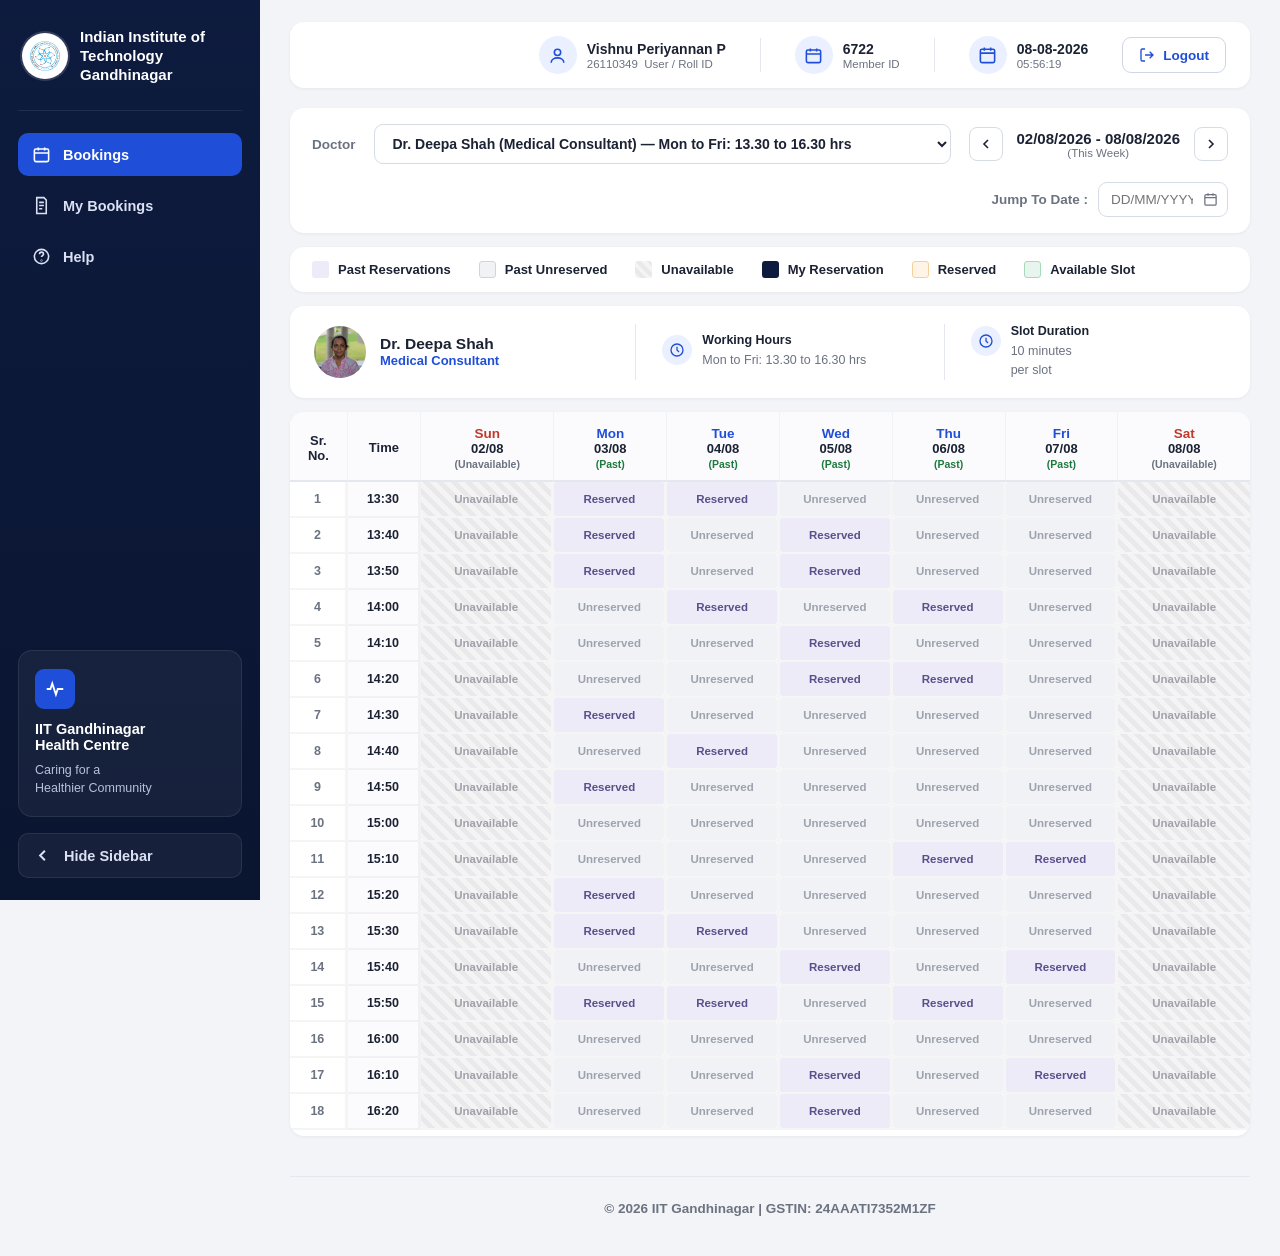
==== booking.html @ bc9f1f4e "10" ====
<!DOCTYPE html>
<html lang="en">

<head>
  <meta charset="UTF-8">
  <meta name="viewport" content="width=device-width, initial-scale=1.0">
  <title>IIT Gandhinagar Health Centre — Bookings</title>
  <link rel="icon" type="image/svg+xml" href="logo.svg">
  <style>
    :root {
      --navy: #0d1b3e;
      --navy-dark: #0a1530;
      --blue: #1f4fd8;
      --blue-light: #eaf0ff;
      --past: #0d2158;
      --unavail: #c9cdd6;
      --mine: #f5c344;
      --reserved: #1c7a3d;
      --available-border: #d7dbe4;
      --text-dark: #1b2233;
      --text-muted: #6b7280;
      --sun-sat: #c0392b;
      --weekday: #1f4fd8;
      --green: #1c7a3d;
      --border: #e4e7ee;
      --bg: #f3f4f7;
    }

    * {
      box-sizing: border-box;
    }

    body {
      margin: 0;
      font-family: 'Segoe UI', Arial, Helvetica, sans-serif;
      background: var(--bg);
      color: var(--text-dark);
    }

    .app {
      display: flex;
      min-height: 100vh;
    }

    /* SIDEBAR */
    .sidebar {
      width: 260px;
      background: linear-gradient(180deg, var(--navy) 0%, var(--navy-dark) 100%);
      color: #fff;
      display: flex;
      flex-direction: column;
      padding: 22px 18px;
      flex-shrink: 0;
      position: sticky;
      top: 0;
      height: 100vh;
      overflow-y: auto;
      overflow-x: hidden;
      transition: width 0.3s cubic-bezier(0.4, 0, 0.2, 1), padding 0.3s cubic-bezier(0.4, 0, 0.2, 1);
    }

    .sidebar::-webkit-scrollbar {
      width: 6px;
    }

    .sidebar::-webkit-scrollbar-track {
      background: transparent;
    }

    .sidebar::-webkit-scrollbar-thumb {
      background: rgba(255, 255, 255, 0.12);
      border-radius: 3px;
    }

    .sidebar::-webkit-scrollbar-thumb:hover {
      background: rgba(255, 255, 255, 0.24);
    }

    .brand {
      display: flex;
      align-items: center;
      gap: 12px;
      padding: 6px 4px 26px 4px;
      border-bottom: 1px solid rgba(255, 255, 255, 0.08);
      margin-bottom: 18px;
      transition: gap 0.3s cubic-bezier(0.4, 0, 0.2, 1), padding 0.3s cubic-bezier(0.4, 0, 0.2, 1), justify-content 0.3s cubic-bezier(0.4, 0, 0.2, 1);
    }

    .brand-logo {
      width: 46px;
      height: 46px;
      border-radius: 50%;
      background: #fff;
      display: flex;
      align-items: center;
      justify-content: center;
      flex-shrink: 0;
      box-shadow: 0 0 0 2px rgba(255, 255, 255, 0.15);
    }

    .brand-logo svg {
      width: 30px;
      height: 30px;
    }

    .brand-logo img {
      width: 30px;
      height: 30px;
      object-fit: contain;
    }

    .brand-text {
      font-size: 15px;
      font-weight: 700;
      line-height: 1.25;
      transition: opacity 0.2s ease, max-width 0.3s cubic-bezier(0.4, 0, 0.2, 1), margin 0.3s cubic-bezier(0.4, 0, 0.2, 1);
      max-width: 180px;
      overflow: hidden;
    }

    .nav {
      display: flex;
      flex-direction: column;
      gap: 8px;
      margin-top: 4px;
    }

    .nav-item {
      display: flex;
      align-items: center;
      gap: 12px;
      padding: 12px 14px;
      border-radius: 10px;
      font-size: 14.5px;
      font-weight: 600;
      cursor: pointer;
      color: #dbe1f5;
      background: transparent;
      border: none;
      transition: background .15s ease, padding 0.3s cubic-bezier(0.4, 0, 0.2, 1), gap 0.3s cubic-bezier(0.4, 0, 0.2, 1), justify-content 0.3s cubic-bezier(0.4, 0, 0.2, 1);
    }

    .nav-item svg {
      width: 19px;
      height: 19px;
      flex-shrink: 0;
    }

    .nav-item.active {
      background: var(--blue);
      color: #fff;
    }

    .nav-item:not(.active):hover {
      background: rgba(255, 255, 255, 0.06);
    }

    .nav-text {
      transition: opacity 0.2s ease, max-width 0.3s cubic-bezier(0.4, 0, 0.2, 1);
      max-width: 150px;
      overflow: hidden;
      white-space: nowrap;
      display: inline-block;
    }

    .sidebar-footer {
      margin-top: auto;
      background: rgba(255, 255, 255, 0.05);
      border: 1px solid rgba(255, 255, 255, 0.08);
      border-radius: 14px;
      padding: 18px 16px;
      position: relative;
      overflow: hidden;
      transition: opacity 0.3s cubic-bezier(0.4, 0, 0.2, 1), max-height 0.3s cubic-bezier(0.4, 0, 0.2, 1), padding 0.3s cubic-bezier(0.4, 0, 0.2, 1), margin 0.3s cubic-bezier(0.4, 0, 0.2, 1), border-color 0.3s cubic-bezier(0.4, 0, 0.2, 1);
      max-height: 250px;
    }

    .sidebar-footer .foot-icon {
      width: 40px;
      height: 40px;
      border-radius: 9px;
      background: var(--blue);
      display: flex;
      align-items: center;
      justify-content: center;
      margin-bottom: 12px;
    }

    .sidebar-footer .foot-icon svg {
      width: 22px;
      height: 22px;
      stroke: #fff;
    }

    .sidebar-footer h4 {
      margin: 0 0 8px 0;
      font-size: 14.5px;
      font-weight: 700;
    }

    .sidebar-footer p {
      margin: 0;
      font-size: 12.5px;
      color: #b9c1da;
      line-height: 1.5;
    }

    .foot-illustration {
      margin-top: 16px;
      opacity: .5;
    }

    /* TOGGLE SIDEBAR BUTTON */
    .toggle-btn {
      display: flex;
      align-items: center;
      gap: 12px;
      padding: 12px 14px;
      border-radius: 10px;
      font-size: 14.5px;
      font-weight: 600;
      cursor: pointer;
      color: #dbe1f5;
      background: rgba(255, 255, 255, 0.05);
      border: 1px solid rgba(255, 255, 255, 0.08);
      margin-top: 16px;
      transition: background .15s ease, padding 0.3s cubic-bezier(0.4, 0, 0.2, 1), gap 0.3s cubic-bezier(0.4, 0, 0.2, 1), justify-content 0.3s cubic-bezier(0.4, 0, 0.2, 1);
      outline: none;
      text-align: left;
      width: 100%;
    }

    .toggle-btn:hover {
      background: rgba(255, 255, 255, 0.1);
      color: #fff;
    }

    .toggle-arrow {
      width: 19px;
      height: 19px;
      flex-shrink: 0;
      stroke: currentColor;
      transition: transform 0.3s cubic-bezier(0.4, 0, 0.2, 1);
    }

    .toggle-text {
      transition: opacity 0.2s ease, max-width 0.3s cubic-bezier(0.4, 0, 0.2, 1);
      max-width: 150px;
      overflow: hidden;
      white-space: nowrap;
      opacity: 1;
    }

    /* COLLAPSED STATES */
    .sidebar.collapsed {
      width: 78px;
      padding: 22px 12px;
    }

    .sidebar.collapsed .brand {
      gap: 0;
      justify-content: center;
      padding: 6px 0 26px 0;
    }

    .sidebar.collapsed .brand-text {
      opacity: 0;
      max-width: 0;
      pointer-events: none;
      margin: 0;
    }

    .sidebar.collapsed .nav-text {
      opacity: 0;
      max-width: 0;
      pointer-events: none;
    }

    .sidebar.collapsed .nav-item {
      justify-content: center;
      padding: 12px 0;
      gap: 0;
    }

    .sidebar.collapsed .sidebar-footer {
      opacity: 0;
      max-height: 0;
      padding: 0;
      margin: 0;
      border-color: transparent;
      pointer-events: none;
    }

    .sidebar.collapsed .toggle-btn {
      margin-top: auto;
      justify-content: center;
      padding: 12px 0;
      gap: 0;
    }

    .sidebar.collapsed .toggle-text {
      opacity: 0;
      max-width: 0;
      pointer-events: none;
    }

    .sidebar.collapsed .toggle-arrow {
      transform: rotate(180deg);
    }

    /* MAIN */
    .main {
      flex: 1;
      padding: 22px 30px 40px 30px;
      min-width: 0;
      display: flex;
      flex-direction: column;
    }

    .main-footer {
      margin-top: auto;
      padding-top: 24px;
      margin-top: 40px;
      border-top: 1px solid var(--border);
      font-size: 13.5px;
      color: var(--text-muted);
      text-align: center;
      font-weight: 600;
    }

    .topbar {
      display: flex;
      align-items: center;
      justify-content: flex-end;
      gap: 34px;
      background: #fff;
      border-radius: 14px;
      padding: 14px 24px;
      margin-bottom: 20px;
      box-shadow: 0 1px 3px rgba(20, 30, 60, 0.06);
    }

    .top-item {
      display: flex;
      align-items: center;
      gap: 10px;
    }

    .top-item .ic {
      width: 38px;
      height: 38px;
      border-radius: 50%;
      background: var(--blue-light);
      display: flex;
      align-items: center;
      justify-content: center;
      flex-shrink: 0;
    }

    .top-item .ic svg {
      width: 19px;
      height: 19px;
      stroke: var(--blue);
    }

    .top-item .label {
      font-size: 14px;
      font-weight: 700;
      color: var(--text-dark);
      line-height: 1.3;
    }

    .top-item .sub {
      font-size: 11.5px;
      color: var(--text-muted);
    }

    .divider {
      width: 1px;
      height: 34px;
      background: var(--border);
    }

    .logout-btn {
      display: flex;
      align-items: center;
      gap: 8px;
      border: 1px solid #cfd6e6;
      background: #fff;
      color: var(--blue);
      font-weight: 700;
      font-size: 13.5px;
      padding: 9px 16px;
      border-radius: 9px;
      cursor: pointer;
    }

    .logout-btn svg {
      width: 16px;
      height: 16px;
    }

    .logout-btn:hover {
      background: var(--blue-light);
    }

    /* control bar */
    .controlbar {
      display: flex;
      align-items: center;
      gap: 18px;
      background: #fff;
      border-radius: 14px;
      padding: 16px 22px;
      margin-bottom: 14px;
      box-shadow: 0 1px 3px rgba(20, 30, 60, 0.06);
      flex-wrap: wrap;
    }

    .field-label {
      font-size: 13.5px;
      color: var(--text-muted);
      font-weight: 600;
      white-space: nowrap;
    }

    .doctor-select {
      flex: 1 1 340px;
      min-width: 260px;
      padding: 10px 14px;
      border-radius: 9px;
      border: 1px solid #d7dbe4;
      font-size: 14px;
      font-weight: 600;
      color: var(--text-dark);
      background: #fff;
      cursor: pointer;
    }

    .week-nav {
      display: flex;
      align-items: center;
      gap: 14px;
    }

    .nav-arrow {
      width: 34px;
      height: 34px;
      border-radius: 8px;
      border: 1px solid #d7dbe4;
      background: #fff;
      display: flex;
      align-items: center;
      justify-content: center;
      cursor: pointer;
      color: var(--text-dark);
      flex-shrink: 0;
    }

    .nav-arrow:hover {
      background: var(--blue-light);
    }

    .nav-arrow svg {
      width: 16px;
      height: 16px;
    }

    .week-range {
      text-align: center;
      white-space: nowrap;
    }

    .week-range .dates {
      font-weight: 700;
      font-size: 15px;
      color: var(--text-dark);
    }

    .week-range .tag {
      font-size: 11.5px;
      color: var(--text-muted);
    }

    .jump-wrap {
      display: flex;
      align-items: center;
      gap: 10px;
      margin-left: auto;
    }

    .jump-input {
      position: relative;
      display: flex;
      align-items: center;
    }

    .jump-input input {
      padding: 9px 34px 9px 12px;
      border-radius: 9px;
      border: 1px solid #d7dbe4;
      font-size: 13.5px;
      width: 130px;
    }

    .jump-input svg {
      position: absolute;
      right: 10px;
      width: 15px;
      height: 15px;
      color: var(--text-muted);
      pointer-events: none;
    }

    /* legend */
    .legend {
      display: flex;
      align-items: center;
      gap: 28px;
      background: #fff;
      border-radius: 14px;
      padding: 14px 22px;
      margin-bottom: 14px;
      box-shadow: 0 1px 3px rgba(20, 30, 60, 0.06);
      flex-wrap: wrap;
    }

    .legend-item {
      display: flex;
      align-items: center;
      gap: 9px;
      font-size: 13px;
      font-weight: 600;
      color: var(--text-dark);
    }

    .swatch {
      width: 17px;
      height: 17px;
      border-radius: 3px;
      flex-shrink: 0;
    }

    .swatch-past-reserved {
      background: #EDEBF7;
    }

    .swatch-past-unreserved {
      background: #F1F2F5;
      border: 1px solid #d1d5db;
    }

    .swatch-unavail {
      background: repeating-linear-gradient(45deg,
          #F4F4F5,
          #F4F4F5 4px,
          #E9E9EB 4px,
          #E9E9EB 8px);
    }

    .swatch-mine {
      background: #0D1B3E;
    }

    .swatch-reserved {
      background: #FFF4E5;
      border: 1px solid #f6d09a;
    }

    .swatch-avail {
      background: #E8F5EE;
      border: 1px solid #a7d9bb;
    }

    /* doctor card */
    .doctor-card {
      display: flex;
      align-items: center;
      background: #fff;
      border-radius: 14px;
      padding: 18px 24px;
      margin-bottom: 14px;
      box-shadow: 0 1px 3px rgba(20, 30, 60, 0.06);
      gap: 0;
      flex-wrap: wrap;
      row-gap: 14px;
    }

    .doc-info {
      display: flex;
      align-items: center;
      gap: 14px;
      min-width: 230px;
      flex: 1 1 230px;
    }

    .doc-avatar {
      width: 52px;
      height: 52px;
      border-radius: 50%;
      overflow: hidden;
      background: #f1c9a8;
      flex-shrink: 0;
      display: flex;
      align-items: center;
      justify-content: center;
    }

    .doc-avatar svg {
      width: 100%;
      height: 100%;
    }

    .doc-avatar img {
      width: 100%;
      height: 100%;
      object-fit: cover;
    }

    .doc-name {
      font-weight: 700;
      font-size: 15.5px;
      color: var(--text-dark);
    }

    .doc-role {
      font-size: 13px;
      color: var(--blue);
      font-weight: 600;
    }

    .card-divider {
      width: 1px;
      align-self: stretch;
      background: var(--border);
      margin: 0 26px;
    }

    .info-block {
      display: flex;
      align-items: flex-start;
      gap: 10px;
      flex: 1 1 190px;
      min-width: 170px;
    }

    .info-block .ic-circle {
      width: 30px;
      height: 30px;
      border-radius: 50%;
      background: var(--blue-light);
      display: flex;
      align-items: center;
      justify-content: center;
      flex-shrink: 0;
      margin-top: 2px;
    }

    .info-block .ic-circle svg {
      width: 16px;
      height: 16px;
      stroke: var(--blue);
    }

    .info-title {
      font-size: 12.5px;
      font-weight: 700;
      color: var(--text-dark);
      margin-bottom: 4px;
    }

    .info-line {
      font-size: 12.5px;
      color: var(--text-muted);
      line-height: 1.5;
    }

    .info-line.warn {
      color: #c0392b;
      font-weight: 600;
    }

    /* table */
    .schedule-wrap {
      background: #fff;
      border-radius: 14px;
      box-shadow: 0 1px 3px rgba(20, 30, 60, 0.06);
      overflow-x: auto;
      padding-bottom: 6px;
    }

    table {
      border-collapse: separate;
      border-spacing: 0;
      width: 100%;
      min-width: 920px;
    }

    thead th {
      padding: 14px 6px 10px 6px;
      text-align: center;
      font-size: 13px;
      border-bottom: 2px solid var(--border);
      background: #fbfbfd;
      border-right: 1px solid #f0f2f7;
    }

    thead th:last-child {
      border-right: none;
    }

    thead th .dow {
      font-weight: 700;
      font-size: 13.5px;
    }

    thead th .dm {
      font-weight: 700;
      font-size: 13px;
      color: var(--text-dark);
    }

    thead th .status {
      font-size: 10.5px;
      font-weight: 600;
      display: block;
      margin-top: 2px;
    }

    th.srno,
    th.timecol {
      color: var(--text-dark);
      font-weight: 700;
    }

    td {
      text-align: center;
      font-size: 12.5px;
      padding: 0;
      border-bottom: 2px solid #6e6e6e11; /*#f0f2f7*/
      border-right: 3px solid #6e6e6e11;
      height: 34px;
      position: relative;
    }

    td:last-child {
      border-right: none;
    }

    td.srno {
      color: var(--text-muted);
      font-weight: 600;
    }

    td.timecol {
      color: var(--text-dark);
      font-weight: 600;
      background: #fbfbfd;
    }

    .cell {
      display: flex;
      align-items: center;
      justify-content: center;
      height: 34px;
      width: 100%;
      font-weight: 600;
      cursor: default;
      user-select: none;
      font-size: 11.5px;
      border-radius: 2px;
    }

    /* Doctor not working this day/slot — hatched neutral */
    .cell.dash {
      background: repeating-linear-gradient(45deg,
          #F4F4F5,
          #F4F4F5 5px,
          #E9E9EB 5px,
          #E9E9EB 10px);
      color: #A1A1AA;
    }

    /* Past: doctor was booked — purple tint */
    .cell.past-reserved {
      background: #EDEBF7;
      color: #5B4E8C;
    }

    /* Past: doctor was free but time has passed — light gray */
    .cell.past-unreserved {
      background: #F1F2F5;
      color: #9CA3AF;
    }

    /* Current/future: doctor not working that day — hatched same as dash */
    .cell.unavail {
      background: repeating-linear-gradient(45deg,
          #F4F4F5,
          #F4F4F5 5px,
          #E9E9EB 5px,
          #E9E9EB 10px);
      color: #A1A1AA;
    }

    /* User's own booking — dark navy */
    .cell.mine {
      background: #0D1B3E;
      color: #FFFFFF;
      cursor: pointer;
    }

    .cell.mine:hover {
      opacity: 0.88;
    }

    /* Someone else's booking — warm amber */
    .cell.reserved {
      background: #FFF4E5;
      color: #B45309;
    }

    /* Open available slot — light green */
    .cell.avail {
      background: #E8F5EE;
      color: #1E7A4C;
      cursor: pointer;
    }

    .cell.avail:hover {
      background: #d4eddf;
    }

    .ellipsis-row td {
      height: 20px;
      color: var(--text-muted);
      font-weight: 700;
      text-align: center;
      background: #fff;
    }

    @media (max-width:900px) {
      .sidebar {
        display: none;
      }

      .main {
        padding: 16px;
      }

      .topbar {
        flex-wrap: wrap;
        justify-content: center;
        gap: 16px;
      }
    }
  </style>
</head>

<body>
  <div class="app">

    <!-- SIDEBAR -->
    <aside class="sidebar">
      <div class="brand">
        <div class="brand-logo">
          <img src="logo.svg" alt="Health Center logo">
        </div>
        <div class="brand-text">Indian Institute of<br>Technology Gandhinagar</div>
      </div>
      <nav class="nav">
        <button class="nav-item active" data-tab="bookings">
          <svg viewBox="0 0 24 24" fill="none" stroke="currentColor" stroke-width="2">
            <rect x="3" y="5" width="18" height="16" rx="2" />
            <path d="M8 3v4M16 3v4M3 10h18" />
          </svg>
          <span class="nav-text">Bookings</span>
        </button>
        <button class="nav-item" data-tab="mybookings">
          <svg viewBox="0 0 24 24" fill="none" stroke="currentColor" stroke-width="2">
            <path d="M6 2h9l3 3v17H6z" />
            <path d="M9 8h6M9 12h6M9 16h4" />
          </svg>
          <span class="nav-text">My Bookings</span>
        </button>
        <button class="nav-item" data-tab="help">
          <svg viewBox="0 0 24 24" fill="none" stroke="currentColor" stroke-width="2">
            <circle cx="12" cy="12" r="9" />
            <path d="M9.5 9a2.5 2.5 0 0 1 5 0c0 1.7-2.5 2-2.5 3.5" />
            <circle cx="12" cy="17" r=".3" fill="currentColor" />
          </svg>
          <span class="nav-text">Help</span>
        </button>
      </nav>

      <div class="sidebar-footer">
        <div class="foot-icon">
          <svg viewBox="0 0 24 24" fill="none" stroke="currentColor" stroke-width="2">
            <path d="M3 12h4l2-6 4 12 2-6h6" />
          </svg>
        </div>
        <h4>IIT Gandhinagar<br>Health Centre</h4>
        <p>Caring for a<br>Healthier Community</p>
      </div>

      <!-- TOGGLE SIDEBAR BUTTON -->
      <button class="toggle-btn" id="toggleSidebarBtn">
        <svg class="toggle-arrow" viewBox="0 0 24 24" fill="none" stroke="currentColor" stroke-width="2.5">
          <polyline points="15 18 9 12 15 6"></polyline>
        </svg>
        <span class="toggle-text">Hide Sidebar</span>
      </button>
    </aside>

    <!-- MAIN -->
    <main class="main">

      <!-- TOP BAR -->
      <div class="topbar">
        <div class="top-item">
          <div class="ic"><svg viewBox="0 0 24 24" fill="none" stroke="currentColor" stroke-width="2">
              <circle cx="12" cy="8" r="4" />
              <path d="M4 21c0-4 4-6 8-6s8 2 8 6" />
            </svg></div>
          <div>
            <div class="label" id="userName">Vishnu Periyannan P</div>
            <div class="sub"><span id="userRoll">26110349</span> &nbsp;User / Roll ID</div>
          </div>
        </div>
        <div class="divider"></div>
        <div class="top-item">
          <div class="ic"><svg viewBox="0 0 24 24" fill="none" stroke="currentColor" stroke-width="2">
              <rect x="3" y="5" width="18" height="16" rx="2" />
              <path d="M8 3v4M16 3v4M3 10h18" />
            </svg></div>
          <div>
            <div class="label" id="memberId">6722</div>
            <div class="sub">Member ID</div>
          </div>
        </div>
        <div class="divider"></div>
        <div class="top-item">
          <div class="ic"><svg viewBox="0 0 24 24" fill="none" stroke="currentColor" stroke-width="2">
              <rect x="3" y="4" width="18" height="17" rx="2" />
              <path d="M3 9h18M8 2v4M16 2v4" />
            </svg></div>
          <div>
            <div class="label" id="todayDate">08-08-2026</div>
            <div class="sub" id="todayTime">14:20:30</div>
          </div>
        </div>
        <button class="logout-btn">
          <svg viewBox="0 0 24 24" fill="none" stroke="currentColor" stroke-width="2">
            <path d="M9 21H5a2 2 0 0 1-2-2V5a2 2 0 0 1 2-2h4" />
            <path d="M16 17l5-5-5-5M21 12H9" />
          </svg>
          Logout
        </button>
      </div>

      <!-- CONTROL BAR -->
      <div class="controlbar">
        <span class="field-label">Doctor</span>
        <select class="doctor-select" id="doctorSelect">
          <!-- Populated dynamically -->
        </select>

        <div class="week-nav">
          <button class="nav-arrow" id="prevWeek">
            <svg viewBox="0 0 24 24" fill="none" stroke="currentColor" stroke-width="2.4">
              <path d="M15 18l-6-6 6-6" />
            </svg>
          </button>
          <div class="week-range">
            <div class="dates" id="weekRangeLabel">02/08/2026 - 08/08/2026</div>
            <div class="tag" id="weekTag">(This Week)</div>
          </div>
          <button class="nav-arrow" id="nextWeek">
            <svg viewBox="0 0 24 24" fill="none" stroke="currentColor" stroke-width="2.4">
              <path d="M9 18l6-6-6-6" />
            </svg>
          </button>
        </div>

        <div class="jump-wrap">
          <span class="field-label">Jump To Date :</span>
          <div class="jump-input">
            <input type="text" id="jumpDate" placeholder="DD/MM/YYYY">
            <svg viewBox="0 0 24 24" fill="none" stroke="currentColor" stroke-width="2">
              <rect x="3" y="4" width="18" height="17" rx="2" />
              <path d="M3 9h18M8 2v4M16 2v4" />
            </svg>
          </div>
        </div>
      </div>

      <!-- LEGEND -->
      <div class="legend">
        <div class="legend-item"><span class="swatch swatch-past-reserved"></span>Past Reservations</div>
        <div class="legend-item"><span class="swatch swatch-past-unreserved"></span>Past Unreserved</div>
        <div class="legend-item"><span class="swatch swatch-unavail"></span>Unavailable</div>
        <div class="legend-item"><span class="swatch swatch-mine"></span>My Reservation</div>
        <div class="legend-item"><span class="swatch swatch-reserved"></span>Reserved</div>
        <div class="legend-item"><span class="swatch swatch-avail"></span>Available Slot</div>
      </div>

      <!-- DOCTOR CARD -->
      <div class="doctor-card" id="doctorCard">
        <div class="doc-info">
          <div class="doc-avatar" id="docAvatar">
            <svg viewBox="0 0 64 64">
              <circle cx="32" cy="32" r="32" fill="#f6d3ae" />
              <circle cx="32" cy="26" r="11" fill="#3a2a20" />
              <path d="M14 58c2-12 10-18 18-18s16 6 18 18" fill="#2f6fb0" />
              <circle cx="32" cy="30" r="9" fill="#f6d3ae" />
            </svg>
          </div>
          <div>
            <div class="doc-name" id="docName">Dr. Vinita Shetty</div>
            <div class="doc-role" id="docRole">Physician</div>
          </div>
        </div>
        <div class="card-divider"></div>
        <div class="info-block">
          <div class="ic-circle"><svg viewBox="0 0 24 24" fill="none" stroke="currentColor" stroke-width="2">
              <circle cx="12" cy="12" r="9" />
              <path d="M12 7v5l3 3" />
            </svg></div>
          <div>
            <div class="info-title">Working Hours</div>
            <div id="docWorkingHours">
              <div class="info-line">Morning Shift &nbsp;&nbsp;09:00 - 13:00</div>
              <div class="info-line">Afternoon Shift &nbsp;13:30 - 17:30</div>
            </div>
          </div>
        </div>
        <div class="card-divider"></div>
        <div class="info-block">
          <div class="ic-circle"><svg viewBox="0 0 24 24" fill="none" stroke="currentColor" stroke-width="2">
              <circle cx="12" cy="12" r="9" />
              <path d="M12 7v5l3 3" />
            </svg></div>
          <div>
            <div class="info-title">Slot Duration</div>
            <div class="info-line">10 minutes</div>
            <div class="info-line">per slot</div>
          </div>
        </div>
      </div>

      <!-- SCHEDULE TABLE -->
      <div class="schedule-wrap">
        <table id="scheduleTable">
          <thead>
            <tr id="tableHeadRow">
              <th class="srno">Sr.<br>No.</th>
              <th class="timecol">Time</th>
              <!-- day headers injected by JS -->
            </tr>
          </thead>
          <tbody id="tableBody">
            <!-- rows injected by JS -->
          </tbody>
        </table>
      </div>

      <!-- COPYRIGHT NOTICE FOOTER -->
      <footer class="main-footer">
        © 2026 IIT Gandhinagar | GSTIN: 24AAATI7352M1ZF
      </footer>
    </main>
  </div>

  <script>
    /* ---------- Config ---------- */
    const MOCK_TODAY = new Date('2026-08-08T16:11:36');
    const DAY_DOWS = ['Sun', 'Mon', 'Tue', 'Wed', 'Thu', 'Fri', 'Sat'];

    const doctors = [
      {
        name: 'Dr. Deepa Shah',
        role: 'Medical Consultant',
        photo: 'photos/Deepa.jpg',
        schedule: [
          { days: ['mon', 'tue', 'wed', 'thu', 'fri'], label: 'Mon to Fri: 13.30 to 16.30 hrs', start: '13:30', end: '16:30' }
        ]
      },
      {
        name: 'Dr. Bhavesh Panchal',
        role: 'Medical Consultant',
        photo: 'photos/Bhavesh.jpg',
        schedule: [
          { days: ['mon', 'tue', 'wed', 'thu', 'fri'], label: 'Mon to Fri: 16.30 to 18.30 hrs', start: '16:30', end: '18:30' },
          { days: ['sat'], label: 'Sat: 11.00 to 13.00 hrs', start: '11:00', end: '13:00' }
        ]
      },
      {
        name: 'Dr. Vinita Bhoja Shetty',
        role: 'Medical Officer',
        photo: 'photos/Vinita.png',
        schedule: [
          { days: ['mon', 'tue', 'wed', 'thu', 'fri'], label: 'Mon to Fri: 09:00 to 18:00 hrs', start: '09:00', end: '18:00' }
        ]
      },
      {
        name: 'Dr. Navdeep Tiwari',
        role: 'Resident Medical Doctor',
        photo: 'photos/Navdeep.png',
        schedule: [
          { days: ['mon', 'tue', 'wed', 'thu', 'fri'], label: 'Mon to Fri: 17:00 to 21:00 hrs', start: '17:00', end: '21:00' },
          { days: ['sun'], label: 'Sun: 10:00 to 13:00 hrs', start: '10:00', end: '13:00' }
        ]
      },
      {
        name: 'Dr. Aakriti Jha',
        role: 'Consultant Psychiatrist',
        photo: 'photos/Aakriti Jha.png',
        schedule: [
          { days: ['fri'], label: 'Fri: 13:00 to 15:00 hrs', start: '13:00', end: '15:00' }
        ]
      },
      {
        name: 'Dr. Jainisha Patel',
        role: 'Gynecologist',
        photo: 'photos/jainisha.png',
        schedule: [
          { days: ['wed', 'fri'], label: 'Wed & Fri: 15:00 to 16:30 hrs', start: '15:00', end: '16:30' }
        ]
      },
      {
        name: 'Dr. Maulik Kapadia',
        role: 'Pediatrician',
        photo: 'photos/maulik.png',
        schedule: [
          { days: ['tue', 'thu'], label: 'Tue & Thu: 15:00 to 16:30 hrs', start: '15:00', end: '16:30' }
        ]
      },
      {
        name: 'Dr. Darshan Patel',
        role: 'Visiting Physiotherapy Consultant',
        photo: 'photos/Darshan Patel - Visiting Physiotherapy Consultant.jpg',
        schedule: [
          { days: ['wed'], label: 'Wed: 16:00 to 18:00 hrs', start: '16:00', end: '18:00' }
        ]
      },
      {
        name: 'Dr. Himani Patel',
        role: 'Visiting Physiotherapy Consultant',
        photo: 'photos/Himani Patel - Visiting Physiotherapy Consultant.jpg',
        schedule: [
          { days: ['tue', 'wed', 'thu', 'fri', 'sat'], label: 'Tue to Sat: 10:00 to 13:00 hrs', start: '10:00', end: '13:00' }
        ]
      }
    ];

    /* ---------- State ---------- */
    let currentWeekStartDate = getSunday(MOCK_TODAY);
    let doctorTimeRange = { start: '09:00', end: '18:00' };

    // Clear old slot data from previous logic version
    const SLOT_LOGIC_VERSION = 'v2';
    if (localStorage.getItem('slotLogicVersion') !== SLOT_LOGIC_VERSION) {
      localStorage.removeItem('slotStatesMap');
      localStorage.removeItem('weekMyReservationGenerated');
      localStorage.setItem('slotLogicVersion', SLOT_LOGIC_VERSION);
    }
    let slotStatesMap = JSON.parse(localStorage.getItem('slotStatesMap')) || {};
    let weekMyReservationGenerated = JSON.parse(localStorage.getItem('weekMyReservationGenerated')) || {};

    /* ---------- Helpers ---------- */
    function getSunday(d) {
      const date = new Date(d);
      date.setHours(0, 0, 0, 0);
      const day = date.getDay();
      const diff = date.getDate() - day;
      const sun = new Date(date.setDate(diff));
      sun.setHours(0, 0, 0, 0);
      return sun;
    }

    function getWeekDaysList(sunday) {
      const days = [];
      for (let i = 0; i < 7; i++) {
        const d = new Date(sunday);
        d.setDate(sunday.getDate() + i);
        d.setHours(0, 0, 0, 0);
        days.push(d);
      }
      return days;
    }

    function formatDateKey(date) {
      const y = date.getFullYear();
      const m = String(date.getMonth() + 1).padStart(2, '0');
      const d = String(date.getDate()).padStart(2, '0');
      return `${y}-${m}-${d}`;
    }

    function formatDateDM(date) {
      const d = String(date.getDate()).padStart(2, '0');
      const m = String(date.getMonth() + 1).padStart(2, '0');
      return `${d}/${m}`;
    }

    function formatWeekRange(sunday) {
      const saturday = new Date(sunday);
      saturday.setDate(sunday.getDate() + 6);

      function formatDate(d) {
        const day = String(d.getDate()).padStart(2, '0');
        const month = String(d.getMonth() + 1).padStart(2, '0');
        const year = d.getFullYear();
        return `${day}/${month}/${year}`;
      }

      return `${formatDate(sunday)} - ${formatDate(saturday)}`;
    }

    function getDoctorTimeRange(doctor) {
      let minStart = '24:00';
      let maxEnd = '00:00';
      doctor.schedule.forEach(s => {
        if (s.start < minStart) minStart = s.start;
        if (s.end > maxEnd) maxEnd = s.end;
      });
      return { start: minStart, end: maxEnd };
    }

    function genSlotsForRange(startStr, endStr) {
      const slots = [];
      let [sh, sm] = startStr.split(':').map(Number);
      let [eh, em] = endStr.split(':').map(Number);
      let h = sh, m = sm;
      while (h < eh || (h === eh && m < em)) {
        slots.push(`${String(h).padStart(2, '0')}:${String(m).padStart(2, '0')}`);
        m += 10;
        if (m >= 60) {
          m = 0;
          h++;
        }
      }
      return slots;
    }

    function isDoctorWorking(doctor, date, slotTimeStr) {
      const dayNames = ['sun', 'mon', 'tue', 'wed', 'thu', 'fri', 'sat'];
      const dayName = dayNames[date.getDay()];

      const item = doctor.schedule.find(s => s.days.includes(dayName));
      if (!item) return false;

      return slotTimeStr >= item.start && slotTimeStr < item.end;
    }


    function parseJumpDate(str) {
      let m = str.match(/^(\d{1,2})[\/\-\.](\d{1,2})[\/\-\.](\d{4})$/);
      if (m) {
        const d = parseInt(m[1], 10);
        const month = parseInt(m[2], 10) - 1;
        const y = parseInt(m[3], 10);
        return new Date(y, month, d);
      }
      m = str.match(/^(\d{4})[\/\-\.](\d{1,2})[\/\-\.](\d{1,2})$/);
      if (m) {
        const y = parseInt(m[1], 10);
        const month = parseInt(m[2], 10) - 1;
        const d = parseInt(m[3], 10);
        return new Date(y, month, d);
      }
      return new Date(str);
    }

    /* ---------- Scheduler Core ---------- */

    // Get week offset relative to current week: -1 = past, 0 = this week, 1 = next week, 2+ = later
    function getWeekOffset(sundayDate) {
      const todaySunday = getSunday(MOCK_TODAY);
      const diffMs = sundayDate.getTime() - todaySunday.getTime();
      return Math.round(diffMs / (7 * 24 * 60 * 60 * 1000));
    }

    function initWeekSlots(sundayDate, doctor) {
      const days = getWeekDaysList(sundayDate);
      const sundayKey = formatDateKey(sundayDate);
      const genKey = `${doctor.name}_${sundayKey}`;
      const weekOffset = getWeekOffset(sundayDate);

      // 1. Generate default states for all slots in the week
      days.forEach(day => {
        const dateKey = formatDateKey(day);
        const range = getDoctorTimeRange(doctor);
        const slots = genSlotsForRange(range.start, range.end);

        slots.forEach(slot => {
          const stateKey = `${doctor.name}_${dateKey}_${slot}`;

          // Never overwrite user-set bookings (mine / cancelled-back-to-avail)
          if (slotStatesMap[stateKey] === 'mine' || slotStatesMap[stateKey] === 'avail_user') return;
          // Skip already-generated random states
          if (slotStatesMap[stateKey]) return;

          // Doctor not working this day/slot → hatched unavailable
          if (!isDoctorWorking(doctor, day, slot)) {
            slotStatesMap[stateKey] = 'dash';
            return;
          }


          // ── Past weeks (weekOffset < 0) ──
          if (weekOffset < 0) {
            // 30% past-reserved (purple), 70% past-unreserved (gray)
            slotStatesMap[stateKey] = Math.random() < 0.3 ? 'past-reserved' : 'past-unreserved';
            return;
          }

          // ── Current week (weekOffset === 0) ──
          if (weekOffset === 0) {
            const slotDateTime = new Date(day);
            const [sh, sm] = slot.split(':').map(Number);
            slotDateTime.setHours(sh, sm, 0, 0);

            if (slotDateTime < MOCK_TODAY) {
              // Time already passed this week
              slotStatesMap[stateKey] = Math.random() < 0.3 ? 'past-reserved' : 'past-unreserved';
            } else {
              // Future slots this week: 30% reserved, 70% available
              slotStatesMap[stateKey] = Math.random() < 0.3 ? 'reserved' : 'avail';
            }
            return;
          }

          // ── Immediate next week (weekOffset === 1) ──
          if (weekOffset === 1) {
            // 30% reserved, 70% available
            slotStatesMap[stateKey] = Math.random() < 0.3 ? 'reserved' : 'avail';
            return;
          }

          // ── Further future weeks (weekOffset >= 2) ── all available
          slotStatesMap[stateKey] = 'avail';
        });
      });

      // 2. For current week and immediate next week only:
      //    50% chance of exactly one 'mine' slot (generated once per doctor+week)
      if (!weekMyReservationGenerated[genKey] && (weekOffset === 0 || weekOffset === 1)) {
        if (Math.random() < 0.5) {
          const availStateKeys = [];
          days.forEach(day => {
            const dateKey = formatDateKey(day);
            const range = getDoctorTimeRange(doctor);
            const slots = genSlotsForRange(range.start, range.end);

            slots.forEach(slot => {
              const stateKey = `${doctor.name}_${dateKey}_${slot}`;
              if (slotStatesMap[stateKey] === 'avail') {
                if (weekOffset === 0) {
                  // only future slots in current week
                  const slotDateTime = new Date(day);
                  const [sh, sm] = slot.split(':').map(Number);
                  slotDateTime.setHours(sh, sm, 0, 0);
                  if (slotDateTime >= MOCK_TODAY) availStateKeys.push(stateKey);
                } else {
                  availStateKeys.push(stateKey);
                }
              }
            });
          });

          if (availStateKeys.length > 0) {
            const randomKey = availStateKeys[Math.floor(Math.random() * availStateKeys.length)];
            slotStatesMap[randomKey] = 'mine';
          }
        }
        weekMyReservationGenerated[genKey] = true;
        localStorage.setItem('slotStatesMap', JSON.stringify(slotStatesMap));
        localStorage.setItem('weekMyReservationGenerated', JSON.stringify(weekMyReservationGenerated));
      } else if (!weekMyReservationGenerated[genKey]) {
        weekMyReservationGenerated[genKey] = true;
        localStorage.setItem('slotStatesMap', JSON.stringify(slotStatesMap));
        localStorage.setItem('weekMyReservationGenerated', JSON.stringify(weekMyReservationGenerated));
      }
    }

    function getDayAvailabilityStatus(day, doctor) {
      const dayNames = ['sun', 'mon', 'tue', 'wed', 'thu', 'fri', 'sat'];
      const dayName = dayNames[day.getDay()];
      const activeSchedule = doctor.schedule.find(s => s.days.includes(dayName));
      if (!activeSchedule) return { text: '(Unavailable)', isSunSat: day.getDay() === 0 || day.getDay() === 6 };

      const dateKey = formatDateKey(day);
      const range = getDoctorTimeRange(doctor);
      const slots = genSlotsForRange(range.start, range.end);

      let workingSlotsCount = 0;
      let availCount = 0;
      let bookedCount = 0;

      slots.forEach(slot => {
        const stateKey = `${doctor.name}_${dateKey}_${slot}`;
        const state = slotStatesMap[stateKey];
        if (state && state !== 'dash') {
          workingSlotsCount++;
          if (state === 'avail' || state === 'mine') {
            availCount++;
          } else if (state === 'reserved' || state === 'past-reserved') {
            bookedCount++;
          }
        }
      });

      if (workingSlotsCount === 0) return { text: '(Unavailable)', isSunSat: day.getDay() === 0 || day.getDay() === 6 };

      const endOfDay = new Date(day);
      endOfDay.setHours(23, 59, 59, 999);
      if (endOfDay < MOCK_TODAY) {
        return { text: '(Past)', isSunSat: false };
      }

      if (availCount === 0) {
        return { text: '(Fully Booked)', isSunSat: false };
      } else if (bookedCount === 0) {
        return { text: '(Available)', isSunSat: false };
      } else {
        return { text: '(Partially Available)', isSunSat: false };
      }
    }

    /* ---------- Render UI ---------- */
    function populateDoctorSelect() {
      const select = document.getElementById('doctorSelect');
      select.innerHTML = '';
      doctors.forEach((doc, idx) => {
        const opt = document.createElement('option');
        opt.value = idx;
        const scheduleLabel = doc.schedule.map(s => s.label).join(' & ');
        opt.textContent = `${doc.name} (${doc.role}) — ${scheduleLabel}`;
        select.appendChild(opt);
      });
    }

    function updateDoctorCard(doctor) {
      document.getElementById('docName').textContent = doctor.name;
      document.getElementById('docRole').textContent = doctor.role;

      const avatarContainer = document.getElementById('docAvatar');
      avatarContainer.innerHTML = `
        <img src="${doctor.photo}" alt="${doctor.name}" onerror="this.style.display='none'; this.nextElementSibling.style.display='block';">
        <svg style="display:none;" viewBox="0 0 64 64">
          <circle cx="32" cy="32" r="32" fill="#f6d3ae" />
          <circle cx="32" cy="26" r="11" fill="#3a2a20" />
          <path d="M14 58c2-12 10-18 18-18s16 6 18 18" fill="#2f6fb0" />
          <circle cx="32" cy="30" r="9" fill="#f6d3ae" />
        </svg>
      `;

      const hoursContainer = document.getElementById('docWorkingHours');
      hoursContainer.innerHTML = doctor.schedule.map(s => `<div class="info-line">${s.label}</div>`).join('');


    }

    function renderHead() {
      const sunday = currentWeekStartDate;
      document.getElementById('weekRangeLabel').textContent = formatWeekRange(sunday);

      const todaySunday = getSunday(MOCK_TODAY);
      const diffTime = sunday.getTime() - todaySunday.getTime();
      const diffDays = Math.round(diffTime / (1000 * 60 * 60 * 24));

      let tag = '(This Week)';
      if (diffDays < 0) {
        tag = '(Past Week)';
      } else if (diffDays > 0) {
        tag = '(Upcoming Week)';
      }
      document.getElementById('weekTag').textContent = tag;

      const row = document.getElementById('tableHeadRow');
      row.querySelectorAll('th.dayth').forEach(el => el.remove());

      const days = getWeekDaysList(sunday);
      const selectedDocIndex = document.getElementById('doctorSelect').value;
      const doctor = doctors[selectedDocIndex];

      days.forEach(day => {
        const th = document.createElement('th');
        th.className = 'dayth';

        const dow = DAY_DOWS[day.getDay()];
        const dateStr = formatDateDM(day);
        const statusObj = getDayAvailabilityStatus(day, doctor);

        const colorClass = statusObj.isSunSat ? 'var(--sun-sat)' : 'var(--weekday)';
        const statusColor = statusObj.text === '(Unavailable)' ? 'var(--text-muted)' : (statusObj.text === '(Fully Booked)' ? 'var(--sun-sat)' : 'var(--green)');

        th.innerHTML = `
          <span class="dow" style="color:${colorClass}">${dow}</span><br>
          <span class="dm">${dateStr}</span>
          <span class="status" style="color:${statusColor}">${statusObj.text}</span>
        `;
        row.appendChild(th);
      });
    }

    function renderBody() {
      const body = document.getElementById('tableBody');
      body.innerHTML = '';

      const slots = genSlotsForRange(doctorTimeRange.start, doctorTimeRange.end);
      const selectedDocIndex = document.getElementById('doctorSelect').value;
      const doctor = doctors[selectedDocIndex];
      const days = getWeekDaysList(currentWeekStartDate);

      slots.forEach((slot, idx) => {
        const tr = document.createElement('tr');
        let rowHtml = `<td class="srno">${idx + 1}</td><td class="timecol">${slot}</td>`;

        days.forEach((day, dIndex) => {
          const dateKey = formatDateKey(day);
          const stateKey = `${doctor.name}_${dateKey}_${slot}`;
          const state = slotStatesMap[stateKey] || 'dash';

          rowHtml += `<td>${cellHtml(state, dIndex, slot)}</td>`;
        });

        tr.innerHTML = rowHtml;
        body.appendChild(tr);
      });
    }

    function iconLock() {
      return `<svg viewBox="0 0 24 24" fill="currentColor"><path d="M6 10V8a6 6 0 1 1 12 0v2h1a1 1 0 0 1 1 1v9a1 1 0 0 1-1 1H5a1 1 0 0 1-1-1v-9a1 1 0 0 1 1-1zm2 0h8V8a4 4 0 1 0-8 0z"/></svg>`;
    }

    function cellHtml(state, dIndex, slot) {
      // Doctor not working — hatched pattern (dash = no schedule)
      if (state === 'dash') return `<div class="cell dash">Unavailable</div>`;
      // Doctor not working on this specific day (explicit unavail)
      if (state === 'unavail') return `<div class="cell unavail">Unavailable</div>`;
      // Past: slot was booked
      if (state === 'past-reserved') return `<div class="cell past-reserved">Reserved</div>`;
      // Past: slot was not booked (time passed, nobody came)
      if (state === 'past-unreserved') return `<div class="cell past-unreserved">Unreserved</div>`;
      // User's own booking (clickable to cancel)
      if (state === 'mine') return `<div class="cell mine" data-day="${dIndex}" data-slot="${slot}">My Reservation</div>`;
      // Someone else's booking
      if (state === 'reserved') return `<div class="cell reserved">Reserved</div>`;
      // Open slot (clickable to book)
      if (state === 'avail') return `<div class="cell avail" data-day="${dIndex}" data-slot="${slot}">${slot}</div>`;
      return `<div class="cell dash">Unavailable</div>`;
    }

    /* ---------- Event Listeners ---------- */
    function attachCellEvents() {
      const body = document.getElementById('tableBody');
      body.onclick = (e) => {
        const cell = e.target.closest('.cell');
        if (!cell) return;

        const dIndex = cell.getAttribute('data-day');
        const slot = cell.getAttribute('data-slot');
        if (!slot || dIndex === null) return;

        const selectedDocIndex = document.getElementById('doctorSelect').value;
        const doctor = doctors[selectedDocIndex];
        const days = getWeekDaysList(currentWeekStartDate);
        const dateKey = formatDateKey(days[dIndex]);
        const stateKey = `${doctor.name}_${dateKey}_${slot}`;

        if (cell.classList.contains('avail')) {
          slotStatesMap[stateKey] = 'mine';
          localStorage.setItem('slotStatesMap', JSON.stringify(slotStatesMap));
          renderHead();
          renderBody();
        } else if (cell.classList.contains('mine')) {
          if (confirm('Cancel this reservation?')) {
            slotStatesMap[stateKey] = 'avail';
            localStorage.setItem('slotStatesMap', JSON.stringify(slotStatesMap));
            renderHead();
            renderBody();
          }
        }
      };
    }

    function handleDoctorChange() {
      const selectedDocIndex = document.getElementById('doctorSelect').value;
      const doctor = doctors[selectedDocIndex];

      doctorTimeRange = getDoctorTimeRange(doctor);
      updateDoctorCard(doctor);
      initWeekSlots(currentWeekStartDate, doctor);
      renderHead();
      renderBody();
    }

    document.getElementById('doctorSelect').addEventListener('change', handleDoctorChange);

    document.getElementById('prevWeek').addEventListener('click', () => {
      currentWeekStartDate.setDate(currentWeekStartDate.getDate() - 7);
      const selectedDocIndex = document.getElementById('doctorSelect').value;
      const doctor = doctors[selectedDocIndex];
      initWeekSlots(currentWeekStartDate, doctor);
      renderHead();
      renderBody();
    });

    document.getElementById('nextWeek').addEventListener('click', () => {
      currentWeekStartDate.setDate(currentWeekStartDate.getDate() + 7);
      const selectedDocIndex = document.getElementById('doctorSelect').value;
      const doctor = doctors[selectedDocIndex];
      initWeekSlots(currentWeekStartDate, doctor);
      renderHead();
      renderBody();
    });

    document.getElementById('jumpDate').addEventListener('keypress', (e) => {
      if (e.key === 'Enter') {
        const val = e.target.value.trim();
        if (!val) return;
        const date = parseJumpDate(val);
        if (date && !isNaN(date.getTime())) {
          currentWeekStartDate = getSunday(date);
          const selectedDocIndex = document.getElementById('doctorSelect').value;
          const doctor = doctors[selectedDocIndex];
          initWeekSlots(currentWeekStartDate, doctor);
          renderHead();
          renderBody();
          e.target.value = '';
        } else {
          alert('Invalid date format. Please use DD/MM/YYYY.');
        }
      }
    });

    /* Live clock */
    function pad(n) { return String(n).padStart(2, '0'); }
    function updateClock() {
      const now = new Date();
      document.getElementById('todayTime').textContent = `${pad(now.getHours())}:${pad(now.getMinutes())}:${pad(now.getSeconds())}`;
    }
    setInterval(updateClock, 1000);

    /* Sidebar nav switching (visual highlight only) */
    document.querySelectorAll('.nav-item').forEach(btn => {
      btn.addEventListener('click', () => {
        document.querySelectorAll('.nav-item').forEach(b => b.classList.remove('active'));
        btn.classList.add('active');
      });
    });

    /* Sidebar Collapse Toggle & State Persistence */
    const sidebar = document.querySelector('.sidebar');
    const toggleBtn = document.getElementById('toggleSidebarBtn');
    if (sidebar && toggleBtn) {
      const isCollapsed = localStorage.getItem('sidebarCollapsed') === 'true';
      if (isCollapsed) {
        sidebar.classList.add('collapsed');
      }

      toggleBtn.addEventListener('click', () => {
        const collapsed = sidebar.classList.toggle('collapsed');
        localStorage.setItem('sidebarCollapsed', collapsed);
      });
    }

    /* Shift + R + E reset handler */
    const pressedKeys = {};
    window.addEventListener('keydown', (e) => {
      pressedKeys[e.key.toLowerCase()] = true;
      if (e.shiftKey && pressedKeys['r'] && pressedKeys['e']) {
        localStorage.clear();
        location.reload();
      }
    });
    window.addEventListener('keyup', (e) => {
      pressedKeys[e.key.toLowerCase()] = false;
    });
    window.addEventListener('blur', () => {
      for (const k in pressedKeys) {
        pressedKeys[k] = false;
      }
    });

    /* ---------- Initialization ---------- */
    populateDoctorSelect();
    handleDoctorChange();
    attachCellEvents();
  </script>
</body>

</html>
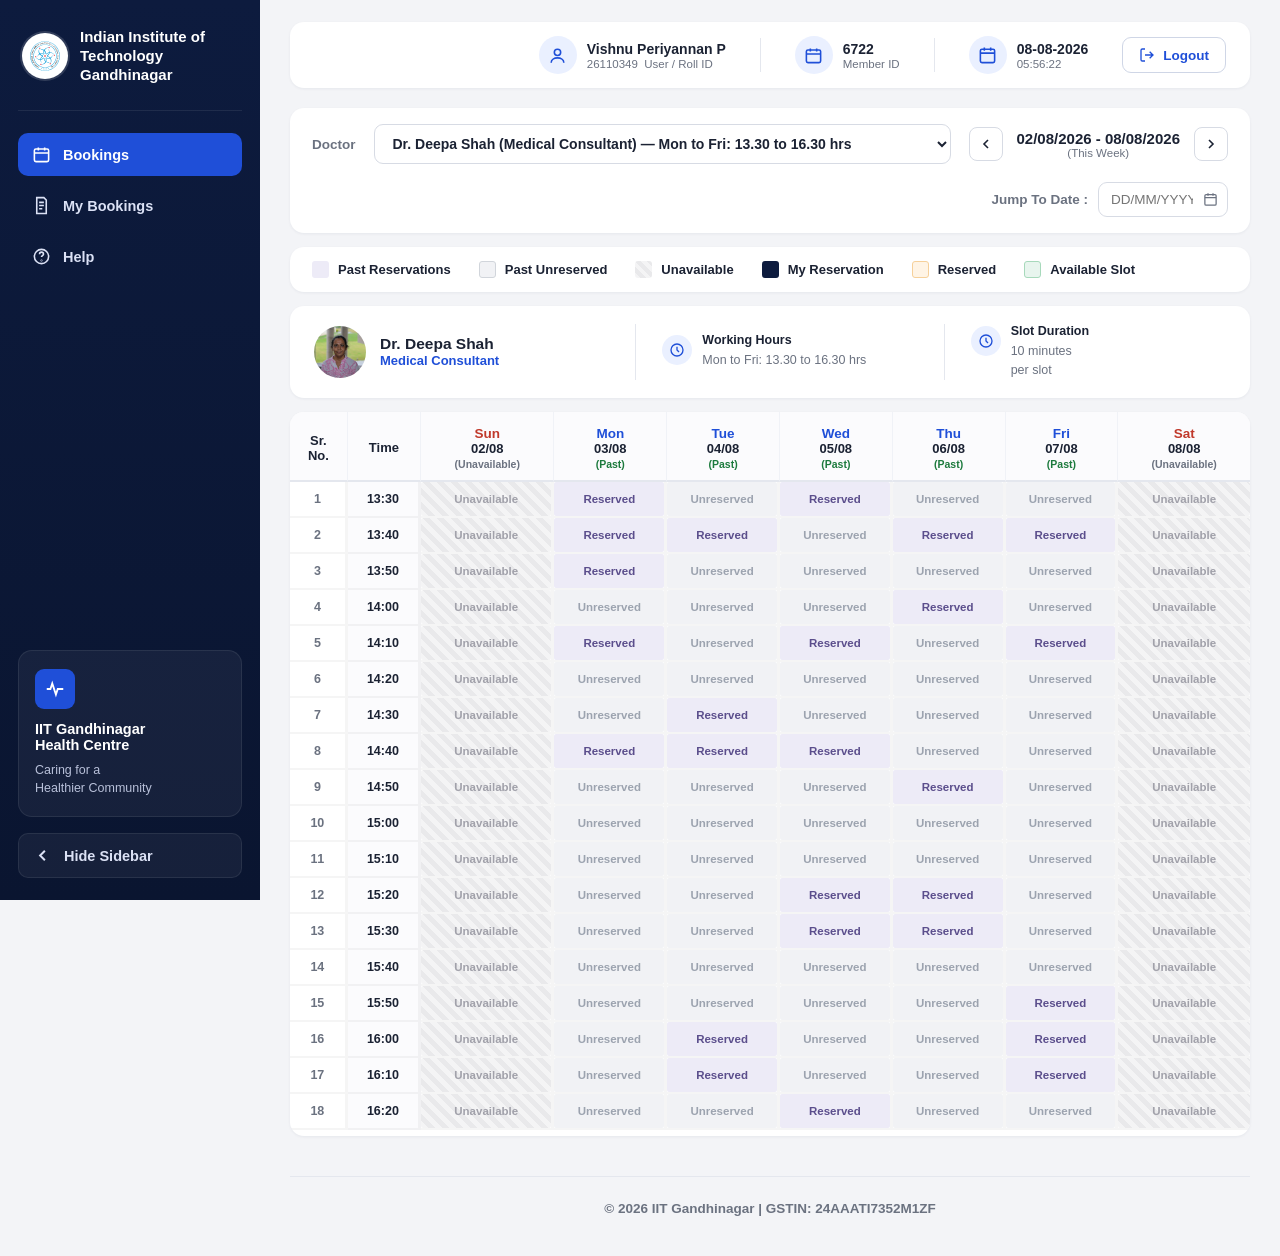
==== commit 2c4e6a3d: "11" ====
--- a/booking.html
+++ b/booking.html
@@ -853,6 +853,194 @@
         justify-content: center;
         gap: 16px;
       }
+    }
+
+    /* Modal styles */
+    .modal-overlay {
+      position: fixed;
+      top: 0;
+      left: 0;
+      width: 100%;
+      height: 100%;
+      background: rgba(13, 27, 62, 0.45);
+      backdrop-filter: blur(8px);
+      -webkit-backdrop-filter: blur(8px);
+      display: flex;
+      align-items: center;
+      justify-content: center;
+      z-index: 1000;
+      opacity: 0;
+      pointer-events: none;
+      transition: opacity 0.25s ease;
+    }
+    .modal-overlay.active {
+      opacity: 1;
+      pointer-events: auto;
+    }
+    .modal-card {
+      background: #ffffff;
+      width: 90%;
+      max-width: 520px;
+      border-radius: 20px;
+      box-shadow: 0 20px 40px rgba(13, 27, 62, 0.15);
+      border: 1px solid rgba(228, 231, 238, 0.8);
+      overflow: hidden;
+      transform: scale(0.9);
+      transition: transform 0.25s cubic-bezier(0.34, 1.56, 0.64, 1);
+    }
+    .modal-overlay.active .modal-card {
+      transform: scale(1);
+    }
+    .modal-card.small {
+      max-width: 440px;
+    }
+    .modal-header {
+      display: flex;
+      align-items: center;
+      justify-content: space-between;
+      padding: 20px 24px;
+      background: #fbfbfd;
+      border-bottom: 1px solid var(--border);
+    }
+    .modal-header h3 {
+      margin: 0;
+      font-size: 18px;
+      font-weight: 700;
+      color: var(--navy);
+    }
+    .modal-close {
+      background: transparent;
+      border: none;
+      font-size: 28px;
+      color: var(--text-muted);
+      cursor: pointer;
+      line-height: 1;
+      padding: 0;
+      transition: color 0.15s ease;
+    }
+    .modal-close:hover {
+      color: var(--navy);
+    }
+    .modal-body {
+      padding: 24px;
+      display: flex;
+      flex-direction: column;
+      gap: 16px;
+    }
+    .details-grid {
+      display: flex;
+      flex-direction: column;
+      gap: 12px;
+    }
+    .detail-item {
+      display: flex;
+      flex-direction: column;
+      gap: 4px;
+    }
+    .detail-row {
+      display: flex;
+      gap: 12px;
+    }
+    .detail-half {
+      flex: 1;
+      display: flex;
+      flex-direction: column;
+      gap: 4px;
+    }
+    .detail-label {
+      font-size: 11px;
+      font-weight: 700;
+      color: var(--text-muted);
+      text-transform: uppercase;
+      letter-spacing: 0.5px;
+    }
+    .detail-value {
+      font-size: 14px;
+      font-weight: 600;
+      color: var(--text-dark);
+      background: #f7f8fa;
+      padding: 8px 12px;
+      border-radius: 8px;
+      border: 1px solid #edf0f5;
+    }
+    .modal-field {
+      display: flex;
+      flex-direction: column;
+      gap: 6px;
+    }
+    .field-label-modal {
+      font-size: 12.5px;
+      font-weight: 700;
+      color: var(--text-dark);
+    }
+    .modal-field input[type="text"],
+    .modal-field textarea {
+      padding: 10px 12px;
+      border-radius: 8px;
+      border: 1px solid #d7dbe4;
+      font-size: 13.5px;
+      font-weight: 600;
+      color: var(--text-dark);
+      background: #fff;
+      transition: border-color 0.15s ease, box-shadow 0.15s ease;
+      outline: none;
+      width: 100%;
+      box-sizing: border-box;
+    }
+    .modal-field input[type="text"]:focus,
+    .modal-field textarea:focus {
+      border-color: var(--blue);
+      box-shadow: 0 0 0 3px rgba(31, 79, 216, 0.12);
+    }
+    .modal-field input[type="text"]:disabled {
+      background: #f7f8fa;
+      color: var(--text-muted);
+      cursor: not-allowed;
+      border-color: #edf0f5;
+    }
+    .modal-footer {
+      padding: 16px 24px;
+      background: #fbfbfd;
+      border-top: 1px solid var(--border);
+      display: flex;
+      justify-content: flex-end;
+      gap: 12px;
+    }
+    .btn-primary, .btn-danger, .btn-danger-disabled, .btn-secondary {
+      padding: 10px 18px;
+      border-radius: 8px;
+      font-size: 13.5px;
+      font-weight: 700;
+      cursor: pointer;
+      transition: background 0.15s ease, border-color 0.15s ease, color 0.15s ease;
+      border: none;
+    }
+    .btn-primary {
+      background: var(--blue);
+      color: #fff;
+    }
+    .btn-primary:hover {
+      background: #173fae;
+    }
+    .btn-danger {
+      background: #c0392b;
+      color: #fff;
+    }
+    .btn-danger:hover {
+      background: #a93226;
+    }
+    .btn-danger-disabled {
+      background: #e4e7ee;
+      color: #a1a1aa;
+      cursor: not-allowed;
+    }
+    .btn-secondary {
+      background: #fff;
+      color: var(--text-dark);
+      border: 1px solid #cfd6e6;
+    }
+    .btn-secondary:hover {
+      background: #f3f4f7;
     }
   </style>
 </head>
@@ -1069,6 +1257,80 @@
         © 2026 IIT Gandhinagar | GSTIN: 24AAATI7352M1ZF
       </footer>
     </main>
+  </div>
+
+  <!-- BOOKING DETAILS MODAL -->
+  <div id="bookingModal" class="modal-overlay" style="display: none;">
+    <div class="modal-card">
+      <div class="modal-header">
+        <h3>Details of Reservation</h3>
+        <button class="modal-close" id="closeBookingModal">&times;</button>
+      </div>
+      <div class="modal-body">
+        <div class="details-grid">
+          <div class="detail-item">
+            <span class="detail-label">User Name</span>
+            <span class="detail-value" id="modalUserName">Vishnu Periyannan P (26110349)</span>
+          </div>
+          <div class="detail-item">
+            <span class="detail-label">Doctor Name</span>
+            <span class="detail-value" id="modalDoctorName">-</span>
+          </div>
+          <div class="detail-item">
+            <span class="detail-label">Location</span>
+            <span class="detail-value">IITGN Medical Center (Central Arcade First Floor)</span>
+          </div>
+          <div class="detail-row">
+            <div class="detail-half">
+              <span class="detail-label">Start Date</span>
+              <span class="detail-value" id="modalStartDate">-</span>
+            </div>
+            <div class="detail-half">
+              <span class="detail-label">Start Time</span>
+              <span class="detail-value" id="modalStartTime">-</span>
+            </div>
+          </div>
+          <div class="detail-row">
+            <div class="detail-half">
+              <span class="detail-label">End Date</span>
+              <span class="detail-value" id="modalEndDate">-</span>
+            </div>
+            <div class="detail-half">
+              <span class="detail-label">End Time</span>
+              <span class="detail-value" id="modalEndTime">-</span>
+            </div>
+          </div>
+        </div>
+        <div class="modal-field">
+          <label for="bookingSummary" class="field-label-modal">Summary*</label>
+          <input type="text" id="bookingSummary" placeholder="Enter reservation summary" required autocomplete="off">
+        </div>
+      </div>
+      <div class="modal-footer">
+        <button id="submitBookingBtn" class="btn-primary">Submit</button>
+        <button id="cancelReservationBtn" class="btn-danger" style="display: none;">Cancel Reservation</button>
+      </div>
+    </div>
+  </div>
+
+  <!-- CANCELLATION REASON MODAL -->
+  <div id="cancelReasonModal" class="modal-overlay" style="display: none;">
+    <div class="modal-card small">
+      <div class="modal-header">
+        <h3>Cancel Reservation</h3>
+        <button class="modal-close" id="closeCancelReasonModal">&times;</button>
+      </div>
+      <div class="modal-body">
+        <div class="modal-field">
+          <label for="cancelReasonText" class="field-label-modal">Reason for Cancellation*</label>
+          <textarea id="cancelReasonText" placeholder="Please provide a reason for cancelling this reservation" required rows="3"></textarea>
+        </div>
+      </div>
+      <div class="modal-footer">
+        <button id="confirmCancelBtn" class="btn-danger-disabled" disabled>Cancel Reservation</button>
+        <button id="backToDetailsBtn" class="btn-secondary">Go Back</button>
+      </div>
+    </div>
   </div>
 
   <script>
@@ -1165,6 +1427,7 @@
       localStorage.setItem('slotLogicVersion', SLOT_LOGIC_VERSION);
     }
     let slotStatesMap = JSON.parse(localStorage.getItem('slotStatesMap')) || {};
+    let slotSummariesMap = JSON.parse(localStorage.getItem('slotSummariesMap')) || {};
     let weekMyReservationGenerated = JSON.parse(localStorage.getItem('weekMyReservationGenerated')) || {};
 
     /* ---------- Helpers ---------- */
@@ -1552,6 +1815,55 @@
       return `<div class="cell dash">Unavailable</div>`;
     }
 
+    /* ---------- Modal Helpers & State ---------- */
+    let activeBookingStateKey = null;
+    let activeBookingDIndex = null;
+    let activeBookingSlot = null;
+
+    function formatDisplayDate(date) {
+      const d = String(date.getDate()).padStart(2, '0');
+      const m = String(date.getMonth() + 1).padStart(2, '0');
+      const y = date.getFullYear();
+      return `${d}/${m}/${y}`;
+    }
+
+    function addTenMinutes(timeStr) {
+      let [h, m] = timeStr.split(':').map(Number);
+      m += 10;
+      if (m >= 60) {
+        m -= 60;
+        h += 1;
+      }
+      if (h >= 24) {
+        h = 0;
+      }
+      return `${String(h).padStart(2, '0')}:${String(m).padStart(2, '0')}`;
+    }
+
+    function getDoctorDisplayString(doctor, date) {
+      if (!doctor) return '-';
+      const dayNames = ['sun', 'mon', 'tue', 'wed', 'thu', 'fri', 'sat'];
+      const dayName = dayNames[date.getDay()];
+      const item = doctor.schedule.find(s => s.days.includes(dayName));
+      const scheduleText = item ? `${item.start} to ${item.end}` : doctor.schedule.map(s => `${s.start} to ${s.end}`).join(' & ');
+      return `${doctor.name} (${doctor.role}) ${scheduleText}`;
+    }
+
+    function showModal(modalId) {
+      const modal = document.getElementById(modalId);
+      modal.style.display = 'flex';
+      modal.offsetHeight; // trigger reflow
+      modal.classList.add('active');
+    }
+
+    function hideModal(modalId) {
+      const modal = document.getElementById(modalId);
+      modal.classList.remove('active');
+      setTimeout(() => {
+        modal.style.display = 'none';
+      }, 250);
+    }
+
     /* ---------- Event Listeners ---------- */
     function attachCellEvents() {
       const body = document.getElementById('tableBody');
@@ -1569,18 +1881,47 @@
         const dateKey = formatDateKey(days[dIndex]);
         const stateKey = `${doctor.name}_${dateKey}_${slot}`;
 
+        activeBookingStateKey = stateKey;
+        activeBookingDIndex = dIndex;
+        activeBookingSlot = slot;
+
+        const dateObj = days[dIndex];
+        const dateStr = formatDisplayDate(dateObj);
+        const endTimeStr = addTenMinutes(slot);
+
+        // Populate User Info
+        const userNameVal = document.getElementById('userName').textContent.trim();
+        const userRollVal = document.getElementById('userRoll').textContent.trim();
+        document.getElementById('modalUserName').textContent = `${userNameVal} ${userRollVal}`;
+
+        // Populate Doctor Info
+        document.getElementById('modalDoctorName').textContent = getDoctorDisplayString(doctor, dateObj);
+        
+        // Populate Dates and Times
+        document.getElementById('modalStartDate').textContent = dateStr;
+        document.getElementById('modalStartTime').textContent = slot;
+        document.getElementById('modalEndDate').textContent = dateStr;
+        document.getElementById('modalEndTime').textContent = endTimeStr;
+
         if (cell.classList.contains('avail')) {
-          slotStatesMap[stateKey] = 'mine';
-          localStorage.setItem('slotStatesMap', JSON.stringify(slotStatesMap));
-          renderHead();
-          renderBody();
+          const summaryInput = document.getElementById('bookingSummary');
+          summaryInput.value = '';
+          summaryInput.disabled = false;
+          summaryInput.placeholder = 'Enter reservation summary';
+
+          document.getElementById('submitBookingBtn').style.display = 'block';
+          document.getElementById('cancelReservationBtn').style.display = 'none';
+
+          showModal('bookingModal');
         } else if (cell.classList.contains('mine')) {
-          if (confirm('Cancel this reservation?')) {
-            slotStatesMap[stateKey] = 'avail';
-            localStorage.setItem('slotStatesMap', JSON.stringify(slotStatesMap));
-            renderHead();
-            renderBody();
-          }
+          const summaryInput = document.getElementById('bookingSummary');
+          summaryInput.value = slotSummariesMap[stateKey] || '';
+          summaryInput.disabled = true;
+
+          document.getElementById('submitBookingBtn').style.display = 'none';
+          document.getElementById('cancelReservationBtn').style.display = 'block';
+
+          showModal('bookingModal');
         }
       };
     }
@@ -1684,6 +2025,86 @@
       }
     });
 
+    /* Modal Button Listeners */
+    document.getElementById('closeBookingModal').addEventListener('click', () => {
+      hideModal('bookingModal');
+    });
+
+    document.getElementById('closeCancelReasonModal').addEventListener('click', () => {
+      hideModal('cancelReasonModal');
+    });
+
+    document.getElementById('backToDetailsBtn').addEventListener('click', () => {
+      hideModal('cancelReasonModal');
+      setTimeout(() => {
+        showModal('bookingModal');
+      }, 280);
+    });
+
+    document.getElementById('submitBookingBtn').addEventListener('click', () => {
+      const summaryInput = document.getElementById('bookingSummary');
+      const summaryText = summaryInput.value.trim();
+      if (!summaryText) {
+        alert('Summary is required.');
+        summaryInput.focus();
+        return;
+      }
+
+      if (activeBookingStateKey) {
+        slotStatesMap[activeBookingStateKey] = 'mine';
+        slotSummariesMap[activeBookingStateKey] = summaryText;
+        localStorage.setItem('slotStatesMap', JSON.stringify(slotStatesMap));
+        localStorage.setItem('slotSummariesMap', JSON.stringify(slotSummariesMap));
+
+        hideModal('bookingModal');
+        renderHead();
+        renderBody();
+      }
+    });
+
+    document.getElementById('bookingSummary').addEventListener('keypress', (e) => {
+      if (e.key === 'Enter' && !document.getElementById('bookingSummary').disabled) {
+        document.getElementById('submitBookingBtn').click();
+      }
+    });
+
+    document.getElementById('cancelReservationBtn').addEventListener('click', () => {
+      hideModal('bookingModal');
+      setTimeout(() => {
+        const reasonInput = document.getElementById('cancelReasonText');
+        reasonInput.value = '';
+        const confirmBtn = document.getElementById('confirmCancelBtn');
+        confirmBtn.disabled = true;
+        confirmBtn.className = 'btn-danger-disabled';
+        showModal('cancelReasonModal');
+      }, 280);
+    });
+
+    document.getElementById('cancelReasonText').addEventListener('input', (e) => {
+      const val = e.target.value.trim();
+      const confirmBtn = document.getElementById('confirmCancelBtn');
+      if (val.length > 0) {
+        confirmBtn.disabled = false;
+        confirmBtn.className = 'btn-danger';
+      } else {
+        confirmBtn.disabled = true;
+        confirmBtn.className = 'btn-danger-disabled';
+      }
+    });
+
+    document.getElementById('confirmCancelBtn').addEventListener('click', () => {
+      if (activeBookingStateKey) {
+        slotStatesMap[activeBookingStateKey] = 'avail';
+        delete slotSummariesMap[activeBookingStateKey];
+        localStorage.setItem('slotStatesMap', JSON.stringify(slotStatesMap));
+        localStorage.setItem('slotSummariesMap', JSON.stringify(slotSummariesMap));
+
+        hideModal('cancelReasonModal');
+        renderHead();
+        renderBody();
+      }
+    });
+
     /* ---------- Initialization ---------- */
     populateDoctorSelect();
     handleDoctorChange();
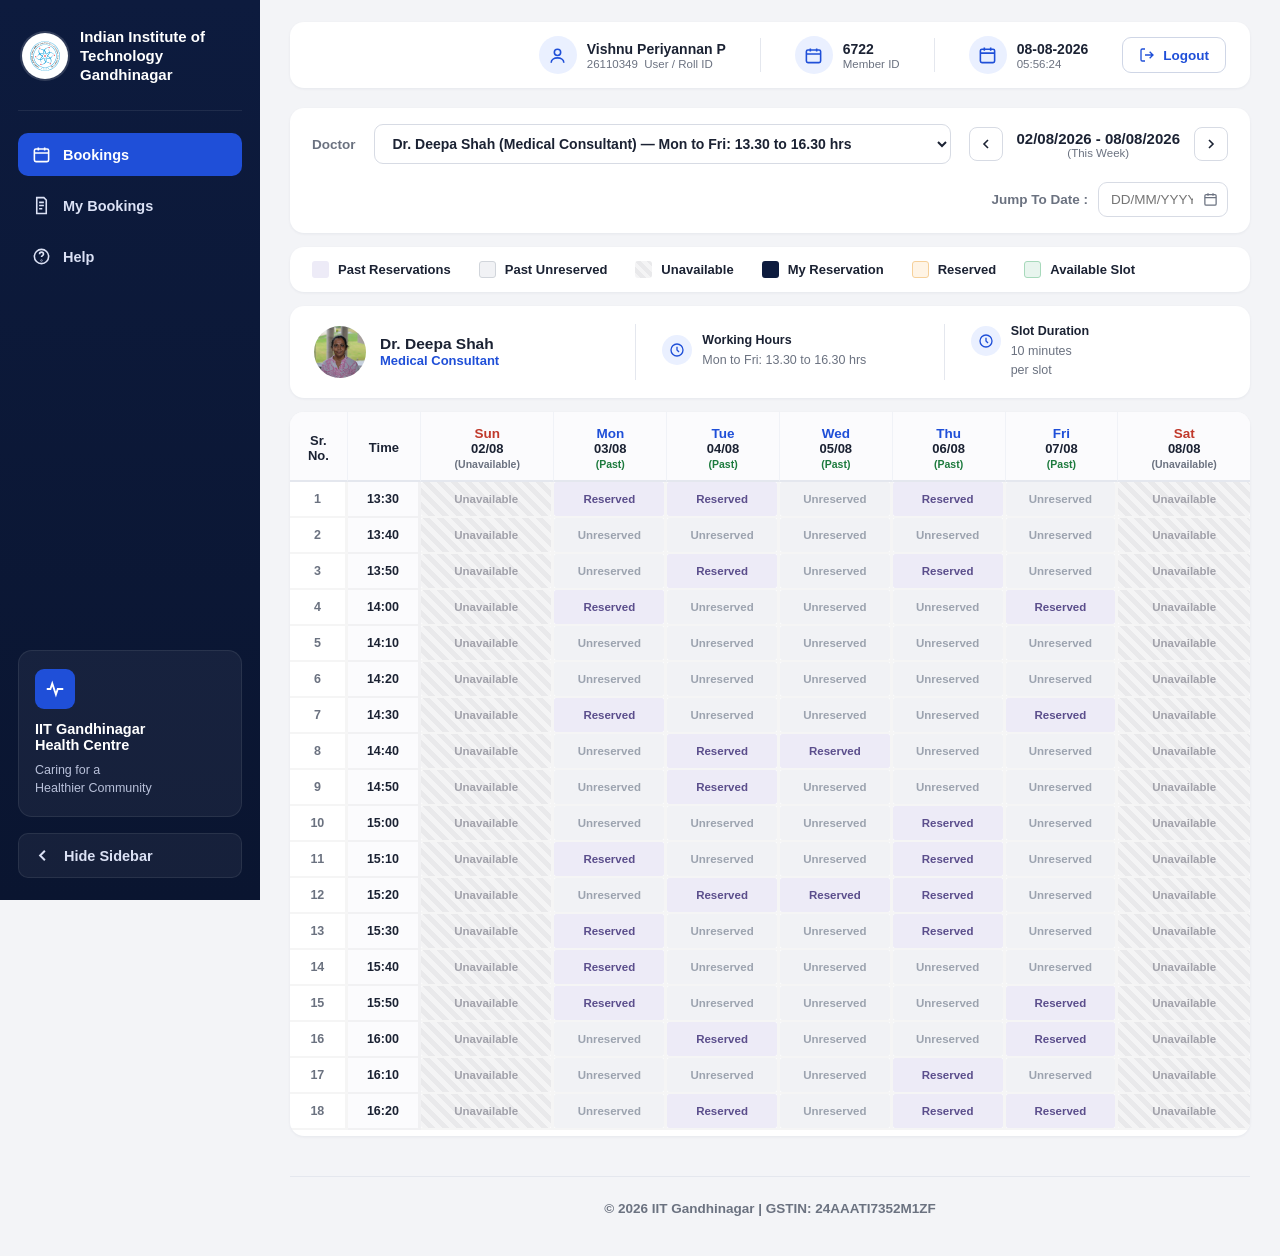
==== commit fdccd794: "12" ====
--- a/booking.html
+++ b/booking.html
@@ -737,7 +737,8 @@
       text-align: center;
       font-size: 12.5px;
       padding: 0;
-      border-bottom: 2px solid #6e6e6e11; /*#f0f2f7*/
+      border-bottom: 2px solid #6e6e6e11;
+      /*#f0f2f7*/
       border-right: 3px solid #6e6e6e11;
       height: 34px;
       position: relative;
@@ -873,10 +874,12 @@
       pointer-events: none;
       transition: opacity 0.25s ease;
     }
+
     .modal-overlay.active {
       opacity: 1;
       pointer-events: auto;
     }
+
     .modal-card {
       background: #ffffff;
       width: 90%;
@@ -888,12 +891,15 @@
       transform: scale(0.9);
       transition: transform 0.25s cubic-bezier(0.34, 1.56, 0.64, 1);
     }
+
     .modal-overlay.active .modal-card {
       transform: scale(1);
     }
+
     .modal-card.small {
       max-width: 440px;
     }
+
     .modal-header {
       display: flex;
       align-items: center;
@@ -902,12 +908,14 @@
       background: #fbfbfd;
       border-bottom: 1px solid var(--border);
     }
+
     .modal-header h3 {
       margin: 0;
       font-size: 18px;
       font-weight: 700;
       color: var(--navy);
     }
+
     .modal-close {
       background: transparent;
       border: none;
@@ -918,35 +926,42 @@
       padding: 0;
       transition: color 0.15s ease;
     }
+
     .modal-close:hover {
       color: var(--navy);
     }
+
     .modal-body {
       padding: 24px;
       display: flex;
       flex-direction: column;
       gap: 16px;
     }
+
     .details-grid {
       display: flex;
       flex-direction: column;
       gap: 12px;
     }
+
     .detail-item {
       display: flex;
       flex-direction: column;
       gap: 4px;
     }
+
     .detail-row {
       display: flex;
       gap: 12px;
     }
+
     .detail-half {
       flex: 1;
       display: flex;
       flex-direction: column;
       gap: 4px;
     }
+
     .detail-label {
       font-size: 11px;
       font-weight: 700;
@@ -954,6 +969,7 @@
       text-transform: uppercase;
       letter-spacing: 0.5px;
     }
+
     .detail-value {
       font-size: 14px;
       font-weight: 600;
@@ -963,16 +979,19 @@
       border-radius: 8px;
       border: 1px solid #edf0f5;
     }
+
     .modal-field {
       display: flex;
       flex-direction: column;
       gap: 6px;
     }
+
     .field-label-modal {
       font-size: 12.5px;
       font-weight: 700;
       color: var(--text-dark);
     }
+
     .modal-field input[type="text"],
     .modal-field textarea {
       padding: 10px 12px;
@@ -987,17 +1006,20 @@
       width: 100%;
       box-sizing: border-box;
     }
+
     .modal-field input[type="text"]:focus,
     .modal-field textarea:focus {
       border-color: var(--blue);
       box-shadow: 0 0 0 3px rgba(31, 79, 216, 0.12);
     }
+
     .modal-field input[type="text"]:disabled {
       background: #f7f8fa;
       color: var(--text-muted);
       cursor: not-allowed;
       border-color: #edf0f5;
     }
+
     .modal-footer {
       padding: 16px 24px;
       background: #fbfbfd;
@@ -1006,7 +1028,11 @@
       justify-content: flex-end;
       gap: 12px;
     }
-    .btn-primary, .btn-danger, .btn-danger-disabled, .btn-secondary {
+
+    .btn-primary,
+    .btn-danger,
+    .btn-danger-disabled,
+    .btn-secondary {
       padding: 10px 18px;
       border-radius: 8px;
       font-size: 13.5px;
@@ -1015,32 +1041,208 @@
       transition: background 0.15s ease, border-color 0.15s ease, color 0.15s ease;
       border: none;
     }
+
     .btn-primary {
       background: var(--blue);
       color: #fff;
     }
+
     .btn-primary:hover {
       background: #173fae;
     }
+
     .btn-danger {
       background: #c0392b;
       color: #fff;
     }
+
     .btn-danger:hover {
       background: #a93226;
     }
+
     .btn-danger-disabled {
       background: #e4e7ee;
       color: #a1a1aa;
       cursor: not-allowed;
     }
+
     .btn-secondary {
       background: #fff;
       color: var(--text-dark);
       border: 1px solid #cfd6e6;
     }
+
     .btn-secondary:hover {
       background: #f3f4f7;
+    }
+
+    /* My Bookings View Styles */
+    .my-bookings-header {
+      display: flex;
+      align-items: center;
+      justify-content: space-between;
+      margin-bottom: 20px;
+      padding: 0 4px;
+    }
+
+    .my-bookings-header h2 {
+      margin: 0;
+      font-size: 20px;
+      font-weight: 700;
+      color: var(--navy);
+    }
+
+    .sort-btn {
+      display: flex;
+      align-items: center;
+      gap: 8px;
+      background: #fff;
+      border: 1px solid #cfd6e6;
+      color: var(--text-dark);
+      font-weight: 700;
+      font-size: 13px;
+      padding: 8px 14px;
+      border-radius: 8px;
+      cursor: pointer;
+      transition: background 0.15s ease, border-color 0.15s ease;
+    }
+
+    .sort-btn:hover {
+      background: var(--blue-light);
+      border-color: var(--blue);
+    }
+
+    .sort-btn svg {
+      width: 16px;
+      height: 16px;
+    }
+
+    .my-bookings-list {
+      display: flex;
+      flex-direction: column;
+      gap: 12px;
+    }
+
+    .booking-card {
+      display: flex;
+      align-items: center;
+      background: #fff;
+      border: 1px solid var(--border);
+      border-radius: 12px;
+      height: 70px;
+      padding: 0 16px;
+      box-sizing: border-box;
+      cursor: pointer;
+      transition: transform 0.15s ease, box-shadow 0.15s ease, border-color 0.15s ease;
+      overflow: hidden;
+    }
+
+    .booking-card:hover {
+      transform: translateY(-2px);
+      box-shadow: 0 4px 12px rgba(13, 27, 62, 0.08);
+      border-color: var(--blue);
+    }
+
+    .card-photo-container {
+      width: 48px;
+      height: 48px;
+      border-radius: 50%;
+      overflow: hidden;
+      background: #f1c9a8;
+      flex-shrink: 0;
+      display: flex;
+      align-items: center;
+      justify-content: center;
+      margin-right: 14px;
+    }
+
+    .card-photo-container img {
+      width: 100%;
+      height: 100%;
+      object-fit: cover;
+    }
+
+    .card-photo-container svg {
+      width: 32px;
+      height: 32px;
+    }
+
+    .card-main-info {
+      display: flex;
+      flex-direction: column;
+      justify-content: center;
+      width: 250px;
+      flex-shrink: 0;
+      line-height: 1.35;
+    }
+
+    .card-doc-name {
+      font-size: 13.5px;
+      font-weight: 700;
+      color: var(--text-dark);
+    }
+
+    .card-doc-role {
+      font-size: 11.5px;
+      color: var(--blue);
+      font-weight: 600;
+    }
+
+    .card-time-info {
+      display: flex;
+      flex-direction: column;
+      justify-content: center;
+      width: 150px;
+      flex-shrink: 0;
+      line-height: 1.35;
+      padding-left: 12px;
+      border-left: 1px solid var(--border);
+    }
+
+    .card-date {
+      font-size: 13px;
+      font-weight: 700;
+      color: var(--text-dark);
+    }
+
+    .card-time {
+      font-size: 11.5px;
+      color: var(--text-muted);
+      font-weight: 600;
+    }
+
+    .card-summary-info {
+      flex: 1;
+      padding-left: 16px;
+      border-left: 1px solid var(--border);
+      font-size: 12.5px;
+      color: var(--text-muted);
+      font-weight: 500;
+      line-height: 1.4;
+      display: -webkit-box;
+      -webkit-line-clamp: 2;
+      -webkit-box-orient: vertical;
+      overflow: hidden;
+      text-overflow: ellipsis;
+    }
+
+    .card-summary-label {
+      font-weight: 700;
+      color: var(--text-dark);
+      font-size: 11px;
+      text-transform: uppercase;
+      margin-bottom: 2px;
+      display: block;
+    }
+
+    .no-bookings-placeholder {
+      text-align: center;
+      padding: 40px;
+      background: #fff;
+      border-radius: 12px;
+      border: 1px dashed var(--border);
+      color: var(--text-muted);
+      font-weight: 600;
     }
   </style>
 </head>
@@ -1071,14 +1273,15 @@
           </svg>
           <span class="nav-text">My Bookings</span>
         </button>
-        <button class="nav-item" data-tab="help">
+        <a class="nav-item" href="https://hcrs.iitgn.ac.in/slotbooking/help/Procedure_for_Booking_slots.pdf"
+          download="Procedure_for_Booking_slots.pdf" target="_blank" style="text-decoration: none;">
           <svg viewBox="0 0 24 24" fill="none" stroke="currentColor" stroke-width="2">
             <circle cx="12" cy="12" r="9" />
             <path d="M9.5 9a2.5 2.5 0 0 1 5 0c0 1.7-2.5 2-2.5 3.5" />
             <circle cx="12" cy="17" r=".3" fill="currentColor" />
           </svg>
           <span class="nav-text">Help</span>
-        </button>
+        </a>
       </nav>
 
       <div class="sidebar-footer">
@@ -1146,110 +1349,130 @@
         </button>
       </div>
 
-      <!-- CONTROL BAR -->
-      <div class="controlbar">
-        <span class="field-label">Doctor</span>
-        <select class="doctor-select" id="doctorSelect">
-          <!-- Populated dynamically -->
-        </select>
-
-        <div class="week-nav">
-          <button class="nav-arrow" id="prevWeek">
-            <svg viewBox="0 0 24 24" fill="none" stroke="currentColor" stroke-width="2.4">
-              <path d="M15 18l-6-6 6-6" />
-            </svg>
-          </button>
-          <div class="week-range">
-            <div class="dates" id="weekRangeLabel">02/08/2026 - 08/08/2026</div>
-            <div class="tag" id="weekTag">(This Week)</div>
+      <!-- SCHEDULER CONTENT WRAPPER -->
+      <div id="schedulerContent">
+        <!-- CONTROL BAR -->
+        <div class="controlbar">
+          <span class="field-label">Doctor</span>
+          <select class="doctor-select" id="doctorSelect">
+            <!-- Populated dynamically -->
+          </select>
+
+          <div class="week-nav">
+            <button class="nav-arrow" id="prevWeek">
+              <svg viewBox="0 0 24 24" fill="none" stroke="currentColor" stroke-width="2.4">
+                <path d="M15 18l-6-6 6-6" />
+              </svg>
+            </button>
+            <div class="week-range">
+              <div class="dates" id="weekRangeLabel">02/08/2026 - 08/08/2026</div>
+              <div class="tag" id="weekTag">(This Week)</div>
+            </div>
+            <button class="nav-arrow" id="nextWeek">
+              <svg viewBox="0 0 24 24" fill="none" stroke="currentColor" stroke-width="2.4">
+                <path d="M9 18l6-6-6-6" />
+              </svg>
+            </button>
           </div>
-          <button class="nav-arrow" id="nextWeek">
-            <svg viewBox="0 0 24 24" fill="none" stroke="currentColor" stroke-width="2.4">
-              <path d="M9 18l6-6-6-6" />
+
+          <div class="jump-wrap">
+            <span class="field-label">Jump To Date :</span>
+            <div class="jump-input">
+              <input type="text" id="jumpDate" placeholder="DD/MM/YYYY">
+              <svg viewBox="0 0 24 24" fill="none" stroke="currentColor" stroke-width="2">
+                <rect x="3" y="4" width="18" height="17" rx="2" />
+                <path d="M3 9h18M8 2v4M16 2v4" />
+              </svg>
+            </div>
+          </div>
+        </div>
+
+        <!-- LEGEND -->
+        <div class="legend">
+          <div class="legend-item"><span class="swatch swatch-past-reserved"></span>Past Reservations</div>
+          <div class="legend-item"><span class="swatch swatch-past-unreserved"></span>Past Unreserved</div>
+          <div class="legend-item"><span class="swatch swatch-unavail"></span>Unavailable</div>
+          <div class="legend-item"><span class="swatch swatch-mine"></span>My Reservation</div>
+          <div class="legend-item"><span class="swatch swatch-reserved"></span>Reserved</div>
+          <div class="legend-item"><span class="swatch swatch-avail"></span>Available Slot</div>
+        </div>
+
+        <!-- DOCTOR CARD -->
+        <div class="doctor-card" id="doctorCard">
+          <div class="doc-info">
+            <div class="doc-avatar" id="docAvatar">
+              <svg viewBox="0 0 64 64">
+                <circle cx="32" cy="32" r="32" fill="#f6d3ae" />
+                <circle cx="32" cy="26" r="11" fill="#3a2a20" />
+                <path d="M14 58c2-12 10-18 18-18s16 6 18 18" fill="#2f6fb0" />
+                <circle cx="32" cy="30" r="9" fill="#f6d3ae" />
+              </svg>
+            </div>
+            <div>
+              <div class="doc-name" id="docName">Dr. Vinita Shetty</div>
+              <div class="doc-role" id="docRole">Physician</div>
+            </div>
+          </div>
+          <div class="card-divider"></div>
+          <div class="info-block">
+            <div class="ic-circle"><svg viewBox="0 0 24 24" fill="none" stroke="currentColor" stroke-width="2">
+                <circle cx="12" cy="12" r="9" />
+                <path d="M12 7v5l3 3" />
+              </svg></div>
+            <div>
+              <div class="info-title">Working Hours</div>
+              <div id="docWorkingHours">
+                <div class="info-line">Morning Shift &nbsp;&nbsp;09:00 - 13:00</div>
+                <div class="info-line">Afternoon Shift &nbsp;13:30 - 17:30</div>
+              </div>
+            </div>
+          </div>
+          <div class="card-divider"></div>
+          <div class="info-block">
+            <div class="ic-circle"><svg viewBox="0 0 24 24" fill="none" stroke="currentColor" stroke-width="2">
+                <circle cx="12" cy="12" r="9" />
+                <path d="M12 7v5l3 3" />
+              </svg></div>
+            <div>
+              <div class="info-title">Slot Duration</div>
+              <div class="info-line">10 minutes</div>
+              <div class="info-line">per slot</div>
+            </div>
+          </div>
+        </div>
+
+        <!-- SCHEDULE TABLE -->
+        <div class="schedule-wrap">
+          <table id="scheduleTable">
+            <thead>
+              <tr id="tableHeadRow">
+                <th class="srno">Sr.<br>No.</th>
+                <th class="timecol">Time</th>
+                <!-- day headers injected by JS -->
+              </tr>
+            </thead>
+            <tbody id="tableBody">
+              <!-- rows injected by JS -->
+            </tbody>
+          </table>
+        </div>
+
+      </div> <!-- End of schedulerContent -->
+
+      <!-- MY BOOKINGS CONTENT WRAPPER -->
+      <div id="myBookingsContent" style="display: none;">
+        <div class="my-bookings-header">
+          <h2>My Reservations</h2>
+          <button id="toggleSortBtn" class="sort-btn" title="Sort by time">
+            <span id="sortDirectionText">Ascending</span>
+            <svg id="sortIcon" viewBox="0 0 24 24" fill="none" stroke="currentColor" stroke-width="2">
+              <path d="M12 5v14M5 12l7-7 7 7" />
             </svg>
           </button>
         </div>
-
-        <div class="jump-wrap">
-          <span class="field-label">Jump To Date :</span>
-          <div class="jump-input">
-            <input type="text" id="jumpDate" placeholder="DD/MM/YYYY">
-            <svg viewBox="0 0 24 24" fill="none" stroke="currentColor" stroke-width="2">
-              <rect x="3" y="4" width="18" height="17" rx="2" />
-              <path d="M3 9h18M8 2v4M16 2v4" />
-            </svg>
-          </div>
+        <div id="myBookingsList" class="my-bookings-list">
+          <!-- Cards injected here -->
         </div>
-      </div>
-
-      <!-- LEGEND -->
-      <div class="legend">
-        <div class="legend-item"><span class="swatch swatch-past-reserved"></span>Past Reservations</div>
-        <div class="legend-item"><span class="swatch swatch-past-unreserved"></span>Past Unreserved</div>
-        <div class="legend-item"><span class="swatch swatch-unavail"></span>Unavailable</div>
-        <div class="legend-item"><span class="swatch swatch-mine"></span>My Reservation</div>
-        <div class="legend-item"><span class="swatch swatch-reserved"></span>Reserved</div>
-        <div class="legend-item"><span class="swatch swatch-avail"></span>Available Slot</div>
-      </div>
-
-      <!-- DOCTOR CARD -->
-      <div class="doctor-card" id="doctorCard">
-        <div class="doc-info">
-          <div class="doc-avatar" id="docAvatar">
-            <svg viewBox="0 0 64 64">
-              <circle cx="32" cy="32" r="32" fill="#f6d3ae" />
-              <circle cx="32" cy="26" r="11" fill="#3a2a20" />
-              <path d="M14 58c2-12 10-18 18-18s16 6 18 18" fill="#2f6fb0" />
-              <circle cx="32" cy="30" r="9" fill="#f6d3ae" />
-            </svg>
-          </div>
-          <div>
-            <div class="doc-name" id="docName">Dr. Vinita Shetty</div>
-            <div class="doc-role" id="docRole">Physician</div>
-          </div>
-        </div>
-        <div class="card-divider"></div>
-        <div class="info-block">
-          <div class="ic-circle"><svg viewBox="0 0 24 24" fill="none" stroke="currentColor" stroke-width="2">
-              <circle cx="12" cy="12" r="9" />
-              <path d="M12 7v5l3 3" />
-            </svg></div>
-          <div>
-            <div class="info-title">Working Hours</div>
-            <div id="docWorkingHours">
-              <div class="info-line">Morning Shift &nbsp;&nbsp;09:00 - 13:00</div>
-              <div class="info-line">Afternoon Shift &nbsp;13:30 - 17:30</div>
-            </div>
-          </div>
-        </div>
-        <div class="card-divider"></div>
-        <div class="info-block">
-          <div class="ic-circle"><svg viewBox="0 0 24 24" fill="none" stroke="currentColor" stroke-width="2">
-              <circle cx="12" cy="12" r="9" />
-              <path d="M12 7v5l3 3" />
-            </svg></div>
-          <div>
-            <div class="info-title">Slot Duration</div>
-            <div class="info-line">10 minutes</div>
-            <div class="info-line">per slot</div>
-          </div>
-        </div>
-      </div>
-
-      <!-- SCHEDULE TABLE -->
-      <div class="schedule-wrap">
-        <table id="scheduleTable">
-          <thead>
-            <tr id="tableHeadRow">
-              <th class="srno">Sr.<br>No.</th>
-              <th class="timecol">Time</th>
-              <!-- day headers injected by JS -->
-            </tr>
-          </thead>
-          <tbody id="tableBody">
-            <!-- rows injected by JS -->
-          </tbody>
-        </table>
       </div>
 
       <!-- COPYRIGHT NOTICE FOOTER -->
@@ -1323,7 +1546,8 @@
       <div class="modal-body">
         <div class="modal-field">
           <label for="cancelReasonText" class="field-label-modal">Reason for Cancellation*</label>
-          <textarea id="cancelReasonText" placeholder="Please provide a reason for cancelling this reservation" required rows="3"></textarea>
+          <textarea id="cancelReasonText" placeholder="Please provide a reason for cancelling this reservation" required
+            rows="3"></textarea>
         </div>
       </div>
       <div class="modal-footer">
@@ -1634,10 +1858,12 @@
           if (availStateKeys.length > 0) {
             const randomKey = availStateKeys[Math.floor(Math.random() * availStateKeys.length)];
             slotStatesMap[randomKey] = 'mine';
+            slotSummariesMap[randomKey] = 'Sample reservation';
           }
         }
         weekMyReservationGenerated[genKey] = true;
         localStorage.setItem('slotStatesMap', JSON.stringify(slotStatesMap));
+        localStorage.setItem('slotSummariesMap', JSON.stringify(slotSummariesMap));
         localStorage.setItem('weekMyReservationGenerated', JSON.stringify(weekMyReservationGenerated));
       } else if (!weekMyReservationGenerated[genKey]) {
         weekMyReservationGenerated[genKey] = true;
@@ -1896,7 +2122,7 @@
 
         // Populate Doctor Info
         document.getElementById('modalDoctorName').textContent = getDoctorDisplayString(doctor, dateObj);
-        
+
         // Populate Dates and Times
         document.getElementById('modalStartDate').textContent = dateStr;
         document.getElementById('modalStartTime').textContent = slot;
@@ -1984,12 +2210,167 @@
     }
     setInterval(updateClock, 1000);
 
-    /* Sidebar nav switching (visual highlight only) */
+    /* Sidebar nav switching */
+    let sortAscending = true;
+
+    function renderMyBookings() {
+      const container = document.getElementById('myBookingsList');
+      container.innerHTML = '';
+
+      const reservedKeys = [];
+      for (const key in slotStatesMap) {
+        if (slotStatesMap[key] === 'mine') {
+          reservedKeys.push(key);
+        }
+      }
+
+      if (reservedKeys.length === 0) {
+        container.innerHTML = `<div class="no-bookings-placeholder">You have no active reservations.</div>`;
+        return;
+      }
+
+      // Parse details from keys
+      const bookings = reservedKeys.map(key => {
+        const parts = key.split('_');
+        const doctorName = parts[0];
+        const dateKey = parts[1]; // YYYY-MM-DD
+        const slotTime = parts[2]; // HH:MM
+
+        const doctor = doctors.find(d => d.name === doctorName);
+        return {
+          key,
+          doctorName,
+          doctorRole: doctor ? doctor.role : 'Medical Officer',
+          doctorPhoto: doctor ? doctor.photo : 'logo.svg',
+          dateKey,
+          slotTime,
+          summary: slotSummariesMap[key] || '',
+          timestamp: new Date(`${dateKey}T${slotTime}`).getTime()
+        };
+      });
+
+      // Sort
+      bookings.sort((a, b) => {
+        if (sortAscending) {
+          return a.timestamp - b.timestamp;
+        } else {
+          return b.timestamp - a.timestamp;
+        }
+      });
+
+      // Render
+      bookings.forEach(b => {
+        const card = document.createElement('div');
+        card.className = 'booking-card';
+        card.onclick = () => {
+          openBookingModalFromCard(b.key);
+        };
+
+        // Format date to display DD/MM/YYYY
+        const [y, m, d] = b.dateKey.split('-');
+        const dateStr = `${d}/${m}/${y}`;
+
+        card.innerHTML = `
+          <div class="card-photo-container">
+            <img src="${b.doctorPhoto}" alt="${b.doctorName}" onerror="this.style.display='none'; this.nextElementSibling.style.display='block';">
+            <svg style="display:none;" viewBox="0 0 64 64">
+              <circle cx="32" cy="32" r="32" fill="#f6d3ae" />
+              <circle cx="32" cy="26" r="11" fill="#3a2a20" />
+              <path d="M14 58c2-12 10-18 18-18s16 6 18 18" fill="#2f6fb0" />
+              <circle cx="32" cy="30" r="9" fill="#f6d3ae" />
+            </svg>
+          </div>
+          <div class="card-main-info">
+            <span class="card-doc-name">${b.doctorName}</span>
+            <span class="card-doc-role">${b.doctorRole}</span>
+          </div>
+          <div class="card-time-info">
+            <span class="card-date">${dateStr}</span>
+            <span class="card-time">${b.slotTime} hrs</span>
+          </div>
+          <div class="card-summary-info">
+            <span class="card-summary-label">Summary</span>
+            ${b.summary || 'No summary provided.'}
+          </div>
+        `;
+        container.appendChild(card);
+      });
+    }
+
+    function openBookingModalFromCard(key) {
+      const parts = key.split('_');
+      const doctorName = parts[0];
+      const dateKey = parts[1];
+      const slot = parts[2];
+
+      const doctor = doctors.find(d => d.name === doctorName);
+      if (!doctor) return;
+
+      activeBookingStateKey = key;
+
+      const dateObj = new Date(`${dateKey}T00:00:00`);
+      const dateStr = formatDisplayDate(dateObj);
+      const endTimeStr = addTenMinutes(slot);
+
+      // Populate User Info
+      const userNameVal = document.getElementById('userName').textContent.trim();
+      const userRollVal = document.getElementById('userRoll').textContent.trim();
+      document.getElementById('modalUserName').textContent = `${userNameVal} ${userRollVal}`;
+
+      // Populate Doctor Info
+      document.getElementById('modalDoctorName').textContent = getDoctorDisplayString(doctor, dateObj);
+
+      // Populate Dates and Times
+      document.getElementById('modalStartDate').textContent = dateStr;
+      document.getElementById('modalStartTime').textContent = slot;
+      document.getElementById('modalEndDate').textContent = dateStr;
+      document.getElementById('modalEndTime').textContent = endTimeStr;
+
+      const summaryInput = document.getElementById('bookingSummary');
+      summaryInput.value = slotSummariesMap[key] || '';
+      summaryInput.disabled = true;
+
+      document.getElementById('submitBookingBtn').style.display = 'none';
+      document.getElementById('cancelReservationBtn').style.display = 'block';
+
+      showModal('bookingModal');
+    }
+
     document.querySelectorAll('.nav-item').forEach(btn => {
-      btn.addEventListener('click', () => {
+      btn.addEventListener('click', (e) => {
+        // If it's a link (like Help), don't hijack tab state but let browser do default
+        if (btn.tagName === 'A' || btn.getAttribute('href')) {
+          return;
+        }
+        e.preventDefault();
         document.querySelectorAll('.nav-item').forEach(b => b.classList.remove('active'));
         btn.classList.add('active');
+
+        const tab = btn.getAttribute('data-tab');
+        if (tab === 'bookings') {
+          document.getElementById('schedulerContent').style.display = 'block';
+          document.getElementById('myBookingsContent').style.display = 'none';
+        } else if (tab === 'mybookings') {
+          document.getElementById('schedulerContent').style.display = 'none';
+          document.getElementById('myBookingsContent').style.display = 'block';
+          renderMyBookings();
+        }
       });
+    });
+
+    // Sort toggle event listener
+    document.getElementById('toggleSortBtn').addEventListener('click', () => {
+      sortAscending = !sortAscending;
+      const text = document.getElementById('sortDirectionText');
+      const icon = document.getElementById('sortIcon');
+      if (sortAscending) {
+        text.textContent = 'Ascending';
+        icon.innerHTML = '<path d="M12 5v14M5 12l7-7 7 7"/>';
+      } else {
+        text.textContent = 'Descending';
+        icon.innerHTML = '<path d="M12 19V5M5 12l7 7 7-7"/>';
+      }
+      renderMyBookings();
     });
 
     /* Sidebar Collapse Toggle & State Persistence */
@@ -2102,11 +2483,23 @@
         hideModal('cancelReasonModal');
         renderHead();
         renderBody();
+        renderMyBookings();
       }
     });
 
     /* ---------- Initialization ---------- */
     populateDoctorSelect();
+
+    // Create timetable data for all doctors in current and immediate next week on startup
+    const startupCurrentWeekStart = getSunday(MOCK_TODAY);
+    const startupNextWeekStart = new Date(startupCurrentWeekStart);
+    startupNextWeekStart.setDate(startupCurrentWeekStart.getDate() + 7);
+
+    doctors.forEach(doc => {
+      initWeekSlots(startupCurrentWeekStart, doc);
+      initWeekSlots(startupNextWeekStart, doc);
+    });
+
     handleDoctorChange();
     attachCellEvents();
   </script>
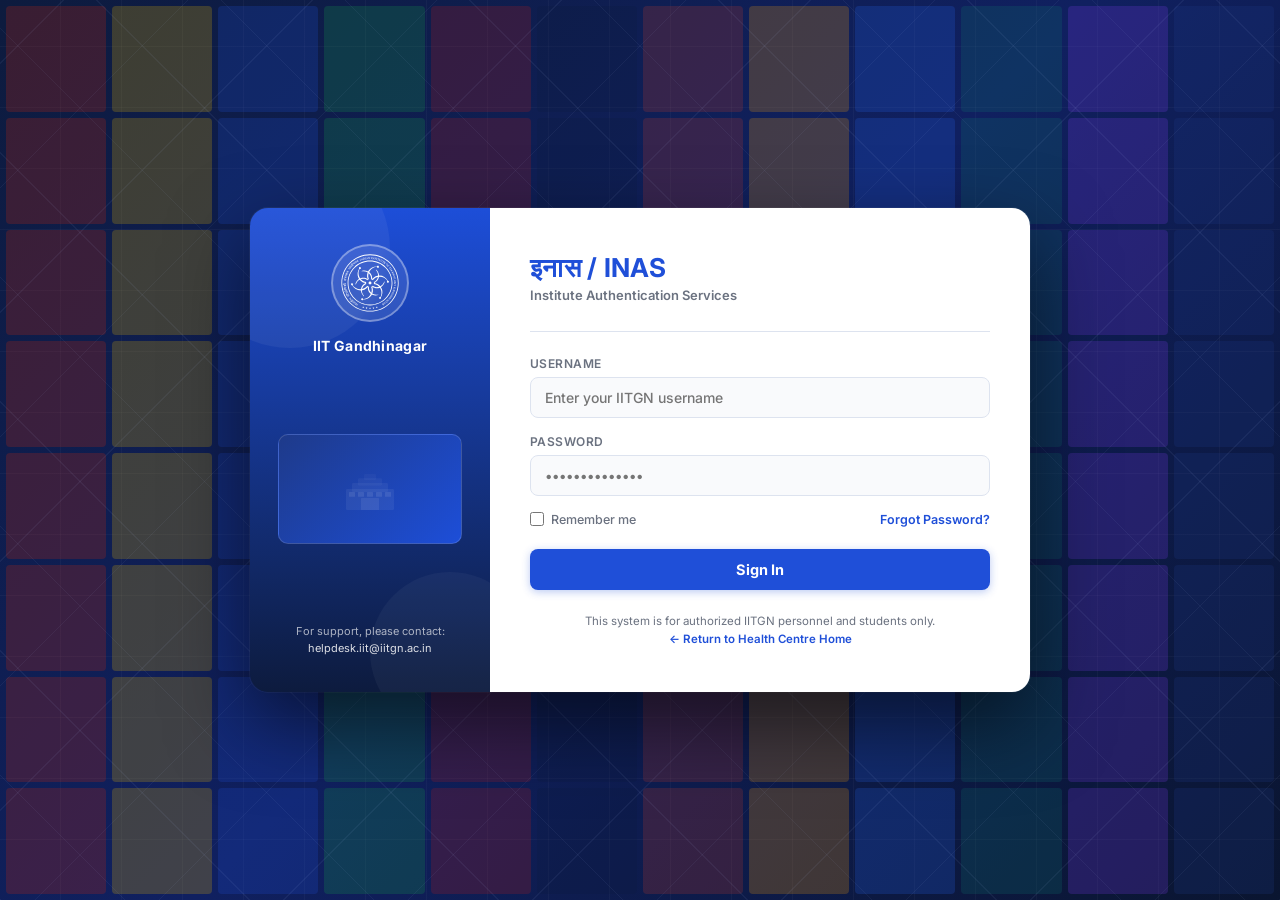
==== commit 69e2b2ba: "13" ====
--- a/booking.html
+++ b/booking.html
@@ -1340,7 +1340,7 @@
             <div class="sub" id="todayTime">14:20:30</div>
           </div>
         </div>
-        <button class="logout-btn">
+        <button class="logout-btn" id="logoutBtn">
           <svg viewBox="0 0 24 24" fill="none" stroke="currentColor" stroke-width="2">
             <path d="M9 21H5a2 2 0 0 1-2-2V5a2 2 0 0 1 2-2h4" />
             <path d="M16 17l5-5-5-5M21 12H9" />
@@ -1558,6 +1558,12 @@
   </div>
 
   <script>
+    /* ---------- Auth Guard ---------- */
+    const SESSION_KEY = 'hcrs_session';
+    if (sessionStorage.getItem(SESSION_KEY) !== 'authenticated') {
+      window.location.replace('login.html');
+    }
+
     /* ---------- Config ---------- */
     const MOCK_TODAY = new Date('2026-08-08T16:11:36');
     const DAY_DOWS = ['Sun', 'Mon', 'Tue', 'Wed', 'Thu', 'Fri', 'Sat'];
@@ -2502,6 +2508,12 @@
 
     handleDoctorChange();
     attachCellEvents();
+
+    /* ---------- Logout ---------- */
+    document.getElementById('logoutBtn').addEventListener('click', () => {
+      sessionStorage.removeItem(SESSION_KEY);
+      window.location.replace('login.html');
+    });
   </script>
 </body>
 
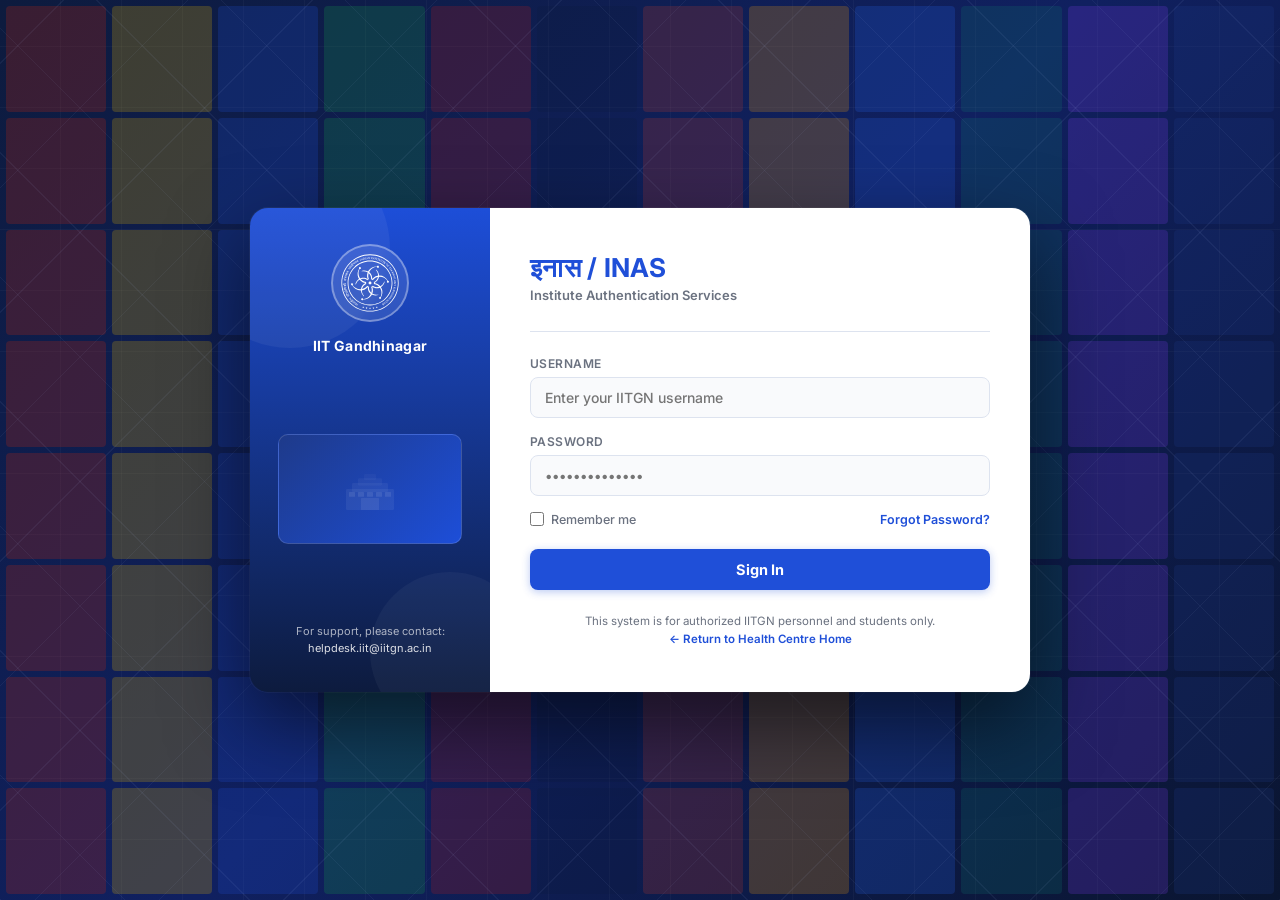
==== commit 849bf5f0: "Simplified." ====
--- a/booking.html
+++ b/booking.html
@@ -1,2520 +1,243 @@
 <!DOCTYPE html>
 <html lang="en">
 
-<head>
-  <meta charset="UTF-8">
-  <meta name="viewport" content="width=device-width, initial-scale=1.0">
-  <title>IIT Gandhinagar Health Centre — Bookings</title>
-  <link rel="icon" type="image/svg+xml" href="logo.svg">
-  <style>
-    :root {
-      --navy: #0d1b3e;
-      --navy-dark: #0a1530;
-      --blue: #1f4fd8;
-      --blue-light: #eaf0ff;
-      --past: #0d2158;
-      --unavail: #c9cdd6;
-      --mine: #f5c344;
-      --reserved: #1c7a3d;
-      --available-border: #d7dbe4;
-      --text-dark: #1b2233;
-      --text-muted: #6b7280;
-      --sun-sat: #c0392b;
-      --weekday: #1f4fd8;
-      --green: #1c7a3d;
-      --border: #e4e7ee;
-      --bg: #f3f4f7;
-    }
+	<head>
+		<meta charset="UTF-8">
+		<meta name="viewport" content="width=device-width,initial-scale=1">
+		<title>IIT Gandhinagar Health Centre — Bookings</title>
+		<link rel="icon" type="image/svg+xml" href="logo.svg">
+		<link rel="stylesheet" href="./styles/booking.css">
+	</head>
 
-    * {
-      box-sizing: border-box;
-    }
+	<body>
+		<div class="app">
+			<aside class="sidebar">
+				<div class="brand">
+					<div class="brand-logo"><img src="logo.svg" alt="Health Center logo"></div>
+					<div class="brand-text">Indian Institute of<br>Technology Gandhinagar</div>
+				</div>
+				<nav class="nav"><button class="nav-item active" data-tab="bookings"><svg viewBox="0 0 24 24" fill="none" stroke="currentColor" stroke-width="2">
+							<rect x="3" y="5" width="18" height="16" rx="2" />
+							<path d="M8 3v4M16 3v4M3 10h18" />
+						</svg> <span class="nav-text">Bookings</span></button> <button class="nav-item" data-tab="mybookings"><svg viewBox="0 0 24 24" fill="none" stroke="currentColor" stroke-width="2">
+							<path d="M6 2h9l3 3v17H6z" />
+							<path d="M9 8h6M9 12h6M9 16h4" />
+						</svg> <span class="nav-text">My Bookings</span></button> <button class="nav-item" data-tab="help"><svg viewBox="0 0 24 24" fill="none" stroke="currentColor" stroke-width="2">
+							<circle cx="12" cy="12" r="9" />
+							<path d="M9.5 9a2.5 2.5 0 0 1 5 0c0 1.7-2.5 2-2.5 3.5" />
+							<circle cx="12" cy="17" r=".3" fill="currentColor" />
+						</svg> <span class="nav-text">Help</span></button></nav>
+				<div class="sidebar-footer">
+					<div class="foot-icon"><svg viewBox="0 0 24 24" fill="none" stroke="currentColor" stroke-width="2">
+							<path d="M3 12h4l2-6 4 12 2-6h6" />
+						</svg></div>
+					<h4>IIT Gandhinagar<br>Health Centre</h4>
+					<p>Caring for a<br>Healthier Community</p>
+				</div><button class="toggle-btn" id="toggleSidebarBtn"><svg class="toggle-arrow" viewBox="0 0 24 24" fill="none" stroke="currentColor" stroke-width="2.5">
+						<polyline points="15 18 9 12 15 6"></polyline>
+					</svg> <span class="toggle-text">Hide Sidebar</span></button>
+			</aside>
+			<main class="main">
+				<div class="topbar">
+					<div class="top-item">
+						<div class="ic"><svg viewBox="0 0 24 24" fill="none" stroke="currentColor" stroke-width="2">
+								<circle cx="12" cy="8" r="4" />
+								<path d="M4 21c0-4 4-6 8-6s8 2 8 6" />
+							</svg></div>
+						<div>
+							<div class="label" id="userName">Vishnu Periyannan P</div>
+							<div class="sub"><span id="userRoll">26110349</span> &nbsp;User / Roll ID</div>
+						</div>
+					</div>
+					<div class="divider"></div>
+					<div class="top-item">
+						<div class="ic"><svg viewBox="0 0 24 24" fill="none" stroke="currentColor" stroke-width="2">
+								<rect x="3" y="5" width="18" height="16" rx="2" />
+								<path d="M8 3v4M16 3v4M3 10h18" />
+							</svg></div>
+						<div>
+							<div class="label" id="memberId">6722</div>
+							<div class="sub">Member ID</div>
+						</div>
+					</div>
+					<div class="divider"></div>
+					<div class="top-item">
+						<div class="ic"><svg viewBox="0 0 24 24" fill="none" stroke="currentColor" stroke-width="2">
+								<rect x="3" y="4" width="18" height="17" rx="2" />
+								<path d="M3 9h18M8 2v4M16 2v4" />
+							</svg></div>
+						<div>
+							<div class="label" id="todayDate"></div>
+							<div class="sub" id="todayTime"></div>
+						</div>
+					</div><button class="logout-btn" id="logoutBtn"><svg viewBox="0 0 24 24" fill="none" stroke="currentColor" stroke-width="2">
+							<path d="M9 21H5a2 2 0 0 1-2-2V5a2 2 0 0 1 2-2h4" />
+							<path d="M16 17l5-5-5-5M21 12H9" />
+						</svg> Logout</button>
+				</div>
+				<div id="schedulerContent">
+					<div class="controlbar"><span class="field-label">Doctor</span> <select class="doctor-select" id="doctorSelect"></select>
+						<div class="week-nav"><button class="nav-arrow" id="prevWeek"><svg viewBox="0 0 24 24" fill="none" stroke="currentColor" stroke-width="2.4">
+									<path d="M15 18l-6-6 6-6" />
+								</svg></button>
+							<div class="week-range">
+								<div class="dates" id="weekRangeLabel"></div>
+								<div class="tag" id="weekTag">(This Week)</div>
+							</div><button class="nav-arrow" id="nextWeek"><svg viewBox="0 0 24 24" fill="none" stroke="currentColor" stroke-width="2.4">
+									<path d="M9 18l6-6-6-6" />
+								</svg></button>
+						</div>
+						<div class="jump-wrap"><span class="field-label">Jump To Date :</span>
+							<div class="jump-input"><input type="text" id="jumpDate" placeholder="DD/MM/YYYY"> <svg viewBox="0 0 24 24" fill="none" stroke="currentColor" stroke-width="2">
+									<rect x="3" y="4" width="18" height="17" rx="2" />
+									<path d="M3 9h18M8 2v4M16 2v4" />
+								</svg></div>
+						</div>
+					</div>
+					<div class="legend">
+						<div class="legend-item"><span class="swatch swatch-past-reserved"></span>Past Reservations</div>
+						<div class="legend-item"><span class="swatch swatch-past-unreserved"></span>Past Unreserved</div>
+						<div class="legend-item"><span class="swatch swatch-unavail"></span>Unavailable</div>
+						<div class="legend-item"><span class="swatch swatch-mine"></span>My Reservation</div>
+						<div class="legend-item"><span class="swatch swatch-reserved"></span>Reserved</div>
+						<div class="legend-item"><span class="swatch swatch-avail"></span>Available Slot</div>
+					</div>
+					<div class="doctor-card" id="doctorCard">
+						<div class="doc-info">
+							<div class="doc-avatar" id="docAvatar"><svg viewBox="0 0 64 64">
+									<circle cx="32" cy="32" r="32" fill="#f6d3ae" />
+									<circle cx="32" cy="26" r="11" fill="#3a2a20" />
+									<path d="M14 58c2-12 10-18 18-18s16 6 18 18" fill="#2f6fb0" />
+									<circle cx="32" cy="30" r="9" fill="#f6d3ae" />
+								</svg></div>
+							<div>
+								<div class="doc-name" id="docName">Dr. Vinita Shetty</div>
+								<div class="doc-role" id="docRole">Physician</div>
+							</div>
+						</div>
+						<div class="card-divider"></div>
+						<div class="info-block">
+							<div class="ic-circle"><svg viewBox="0 0 24 24" fill="none" stroke="currentColor" stroke-width="2">
+									<circle cx="12" cy="12" r="9" />
+									<path d="M12 7v5l3 3" />
+								</svg></div>
+							<div>
+								<div class="info-title">Working Hours</div>
+								<div id="docWorkingHours">
+									<div class="info-line">Morning Shift &nbsp;&nbsp;09:00 - 13:00</div>
+									<div class="info-line">Afternoon Shift &nbsp;13:30 - 17:30</div>
+								</div>
+							</div>
+						</div>
+						<div class="card-divider"></div>
+						<div class="info-block">
+							<div class="ic-circle"><svg viewBox="0 0 24 24" fill="none" stroke="currentColor" stroke-width="2">
+									<circle cx="12" cy="12" r="9" />
+									<path d="M12 7v5l3 3" />
+								</svg></div>
+							<div>
+								<div class="info-title">Slot Duration</div>
+								<div class="info-line">10 minutes</div>
+								<div class="info-line">per slot</div>
+							</div>
+						</div>
+					</div>
+					<div class="schedule-wrap">
+						<table id="scheduleTable">
+							<thead>
+								<tr id="tableHeadRow">
+									<th class="srno">Sr.<br>No.</th>
+									<th class="timecol">Time</th>
+								</tr>
+							</thead>
+							<tbody id="tableBody"></tbody>
+						</table>
+					</div>
+				</div>
+				<div id="myBookingsContent" style="display:none;">
+					<div class="my-bookings-header">
+						<h2>My Reservations</h2><button id="toggleSortBtn" class="sort-btn" title="Sort by time"><span id="sortDirectionText">Ascending</span> <svg id="sortIcon" viewBox="0 0 24 24" fill="none" stroke="currentColor" stroke-width="2">
+								<path d="M12 5v14M5 12l7-7 7 7" />
+							</svg></button>
+					</div>
+					<div id="myBookingsList" class="my-bookings-list"></div>
+				</div>
+				<div id="helpContent" class="help-content">
+					<div class="help-shell">
+						<section class="help-hero">
+							<div>
+								<h1>Help and booking guidance</h1>
+								<p>Use this page to understand how to browse doctor schedules, jump to a specific date, and create or cancel reservations directly from the booking grid. The help content stays inside the same booking page so you can switch back to bookings without losing context.</p>
+							</div>
+						</section>
+						<div class="help-body">
+							<section>
+								<h2 class="help-section-title">How to use booking</h2>
+								<p class="help-steps">Select a doctor from the dropdown, review the weekly timetable, and click on an available slot to open the reservation details. Use Jump To Date to move the calendar to another week, and visit My Bookings to review or cancel existing reservations.</p>
+							</section>
+							<section class="help-faq">
+								<h2 class="help-section-title">Frequently Asked Questions</h2>
+								<div class="faq-list">
+									<details class="faq-item" open>
+										<summary>How do I book an appointment?</summary>
+										<div class="faq-answer">Choose a doctor, select an available time slot in the table, enter a short summary, and submit the reservation.</div>
+									</details>
+									<details class="faq-item">
+										<summary>How do I jump to another week?</summary>
+										<div class="faq-answer">Use the Jump To Date field near the top of the page and enter a date in DD/MM/YYYY format. The schedule will move to the week containing that date.</div>
+									</details>
+									<details class="faq-item">
+										<summary>Where can I cancel a reservation?</summary>
+										<div class="faq-answer">Open My Bookings, click the reservation card, and use the cancel option in the details dialog.</div>
+									</details>
+									<details class="faq-item">
+										<summary>What if a slot looks unavailable?</summary>
+										<div class="faq-answer">Unavailable slots are outside the doctor’s working hours or already reserved. Only available slots can be booked.</div>
+									</details>
+								</div>
+							</section>
+						</div>
+					</div>
+				</div>
+				<footer class="main-footer">© 2026 IIT Gandhinagar | GSTIN: 24AAATI7352M1ZF</footer>
+			</main>
+		</div>
+		<div id="bookingModal" class="modal-overlay" style="display:none;">
+			<div class="modal-card">
+				<div class="modal-header">
+					<h3>Details of Reservation</h3><button class="modal-close" id="closeBookingModal">&times;</button>
+				</div>
+				<div class="modal-body">
+					<div class="details-grid">
+						<div class="detail-item"><span class="detail-label">User Name</span> <span class="detail-value" id="modalUserName">Vishnu Periyannan P (26110349)</span></div>
+						<div class="detail-item"><span class="detail-label">Doctor Name</span> <span class="detail-value" id="modalDoctorName">-</span></div>
+						<div class="detail-item"><span class="detail-label">Location</span> <span class="detail-value">IITGN Medical Center (Central Arcade First Floor)</span></div>
+						<div class="detail-row">
+							<div class="detail-half"><span class="detail-label">Start Date</span> <span class="detail-value" id="modalStartDate">-</span></div>
+							<div class="detail-half"><span class="detail-label">Start Time</span> <span class="detail-value" id="modalStartTime">-</span></div>
+						</div>
+						<div class="detail-row">
+							<div class="detail-half"><span class="detail-label">End Date</span> <span class="detail-value" id="modalEndDate">-</span></div>
+							<div class="detail-half"><span class="detail-label">End Time</span> <span class="detail-value" id="modalEndTime">-</span></div>
+						</div>
+					</div>
+					<div class="modal-field"><label for="bookingSummary" class="field-label-modal">Summary*</label> <input type="text" id="bookingSummary" placeholder="Enter reservation summary" required autocomplete="off"></div>
+				</div>
+				<div class="modal-footer"><button id="submitBookingBtn" class="btn-primary">Submit</button> <button id="cancelReservationBtn" class="btn-danger" style="display:none;">Cancel Reservation</button></div>
+			</div>
+		</div>
+		<div id="cancelReasonModal" class="modal-overlay" style="display:none;">
+			<div class="modal-card small">
+				<div class="modal-header">
+					<h3>Cancel Reservation</h3><button class="modal-close" id="closeCancelReasonModal">&times;</button>
+				</div>
+				<div class="modal-body">
+					<div class="modal-field"><label for="cancelReasonText" class="field-label-modal">Reason for Cancellation*</label> <textarea id="cancelReasonText" placeholder="Please provide a reason for cancelling this reservation" required rows="3"></textarea></div>
+				</div>
+				<div class="modal-footer"><button id="confirmCancelBtn" class="btn-danger-disabled" disabled="disabled">Cancel Reservation</button> <button id="backToDetailsBtn" class="btn-secondary">Go Back</button></div>
+			</div>
+		</div>
+		<script src="scripts/booking.js"></script>
+	</body>
 
-    body {
-      margin: 0;
-      font-family: 'Segoe UI', Arial, Helvetica, sans-serif;
-      background: var(--bg);
-      color: var(--text-dark);
-    }
-
-    .app {
-      display: flex;
-      min-height: 100vh;
-    }
-
-    /* SIDEBAR */
-    .sidebar {
-      width: 260px;
-      background: linear-gradient(180deg, var(--navy) 0%, var(--navy-dark) 100%);
-      color: #fff;
-      display: flex;
-      flex-direction: column;
-      padding: 22px 18px;
-      flex-shrink: 0;
-      position: sticky;
-      top: 0;
-      height: 100vh;
-      overflow-y: auto;
-      overflow-x: hidden;
-      transition: width 0.3s cubic-bezier(0.4, 0, 0.2, 1), padding 0.3s cubic-bezier(0.4, 0, 0.2, 1);
-    }
-
-    .sidebar::-webkit-scrollbar {
-      width: 6px;
-    }
-
-    .sidebar::-webkit-scrollbar-track {
-      background: transparent;
-    }
-
-    .sidebar::-webkit-scrollbar-thumb {
-      background: rgba(255, 255, 255, 0.12);
-      border-radius: 3px;
-    }
-
-    .sidebar::-webkit-scrollbar-thumb:hover {
-      background: rgba(255, 255, 255, 0.24);
-    }
-
-    .brand {
-      display: flex;
-      align-items: center;
-      gap: 12px;
-      padding: 6px 4px 26px 4px;
-      border-bottom: 1px solid rgba(255, 255, 255, 0.08);
-      margin-bottom: 18px;
-      transition: gap 0.3s cubic-bezier(0.4, 0, 0.2, 1), padding 0.3s cubic-bezier(0.4, 0, 0.2, 1), justify-content 0.3s cubic-bezier(0.4, 0, 0.2, 1);
-    }
-
-    .brand-logo {
-      width: 46px;
-      height: 46px;
-      border-radius: 50%;
-      background: #fff;
-      display: flex;
-      align-items: center;
-      justify-content: center;
-      flex-shrink: 0;
-      box-shadow: 0 0 0 2px rgba(255, 255, 255, 0.15);
-    }
-
-    .brand-logo svg {
-      width: 30px;
-      height: 30px;
-    }
-
-    .brand-logo img {
-      width: 30px;
-      height: 30px;
-      object-fit: contain;
-    }
-
-    .brand-text {
-      font-size: 15px;
-      font-weight: 700;
-      line-height: 1.25;
-      transition: opacity 0.2s ease, max-width 0.3s cubic-bezier(0.4, 0, 0.2, 1), margin 0.3s cubic-bezier(0.4, 0, 0.2, 1);
-      max-width: 180px;
-      overflow: hidden;
-    }
-
-    .nav {
-      display: flex;
-      flex-direction: column;
-      gap: 8px;
-      margin-top: 4px;
-    }
-
-    .nav-item {
-      display: flex;
-      align-items: center;
-      gap: 12px;
-      padding: 12px 14px;
-      border-radius: 10px;
-      font-size: 14.5px;
-      font-weight: 600;
-      cursor: pointer;
-      color: #dbe1f5;
-      background: transparent;
-      border: none;
-      transition: background .15s ease, padding 0.3s cubic-bezier(0.4, 0, 0.2, 1), gap 0.3s cubic-bezier(0.4, 0, 0.2, 1), justify-content 0.3s cubic-bezier(0.4, 0, 0.2, 1);
-    }
-
-    .nav-item svg {
-      width: 19px;
-      height: 19px;
-      flex-shrink: 0;
-    }
-
-    .nav-item.active {
-      background: var(--blue);
-      color: #fff;
-    }
-
-    .nav-item:not(.active):hover {
-      background: rgba(255, 255, 255, 0.06);
-    }
-
-    .nav-text {
-      transition: opacity 0.2s ease, max-width 0.3s cubic-bezier(0.4, 0, 0.2, 1);
-      max-width: 150px;
-      overflow: hidden;
-      white-space: nowrap;
-      display: inline-block;
-    }
-
-    .sidebar-footer {
-      margin-top: auto;
-      background: rgba(255, 255, 255, 0.05);
-      border: 1px solid rgba(255, 255, 255, 0.08);
-      border-radius: 14px;
-      padding: 18px 16px;
-      position: relative;
-      overflow: hidden;
-      transition: opacity 0.3s cubic-bezier(0.4, 0, 0.2, 1), max-height 0.3s cubic-bezier(0.4, 0, 0.2, 1), padding 0.3s cubic-bezier(0.4, 0, 0.2, 1), margin 0.3s cubic-bezier(0.4, 0, 0.2, 1), border-color 0.3s cubic-bezier(0.4, 0, 0.2, 1);
-      max-height: 250px;
-    }
-
-    .sidebar-footer .foot-icon {
-      width: 40px;
-      height: 40px;
-      border-radius: 9px;
-      background: var(--blue);
-      display: flex;
-      align-items: center;
-      justify-content: center;
-      margin-bottom: 12px;
-    }
-
-    .sidebar-footer .foot-icon svg {
-      width: 22px;
-      height: 22px;
-      stroke: #fff;
-    }
-
-    .sidebar-footer h4 {
-      margin: 0 0 8px 0;
-      font-size: 14.5px;
-      font-weight: 700;
-    }
-
-    .sidebar-footer p {
-      margin: 0;
-      font-size: 12.5px;
-      color: #b9c1da;
-      line-height: 1.5;
-    }
-
-    .foot-illustration {
-      margin-top: 16px;
-      opacity: .5;
-    }
-
-    /* TOGGLE SIDEBAR BUTTON */
-    .toggle-btn {
-      display: flex;
-      align-items: center;
-      gap: 12px;
-      padding: 12px 14px;
-      border-radius: 10px;
-      font-size: 14.5px;
-      font-weight: 600;
-      cursor: pointer;
-      color: #dbe1f5;
-      background: rgba(255, 255, 255, 0.05);
-      border: 1px solid rgba(255, 255, 255, 0.08);
-      margin-top: 16px;
-      transition: background .15s ease, padding 0.3s cubic-bezier(0.4, 0, 0.2, 1), gap 0.3s cubic-bezier(0.4, 0, 0.2, 1), justify-content 0.3s cubic-bezier(0.4, 0, 0.2, 1);
-      outline: none;
-      text-align: left;
-      width: 100%;
-    }
-
-    .toggle-btn:hover {
-      background: rgba(255, 255, 255, 0.1);
-      color: #fff;
-    }
-
-    .toggle-arrow {
-      width: 19px;
-      height: 19px;
-      flex-shrink: 0;
-      stroke: currentColor;
-      transition: transform 0.3s cubic-bezier(0.4, 0, 0.2, 1);
-    }
-
-    .toggle-text {
-      transition: opacity 0.2s ease, max-width 0.3s cubic-bezier(0.4, 0, 0.2, 1);
-      max-width: 150px;
-      overflow: hidden;
-      white-space: nowrap;
-      opacity: 1;
-    }
-
-    /* COLLAPSED STATES */
-    .sidebar.collapsed {
-      width: 78px;
-      padding: 22px 12px;
-    }
-
-    .sidebar.collapsed .brand {
-      gap: 0;
-      justify-content: center;
-      padding: 6px 0 26px 0;
-    }
-
-    .sidebar.collapsed .brand-text {
-      opacity: 0;
-      max-width: 0;
-      pointer-events: none;
-      margin: 0;
-    }
-
-    .sidebar.collapsed .nav-text {
-      opacity: 0;
-      max-width: 0;
-      pointer-events: none;
-    }
-
-    .sidebar.collapsed .nav-item {
-      justify-content: center;
-      padding: 12px 0;
-      gap: 0;
-    }
-
-    .sidebar.collapsed .sidebar-footer {
-      opacity: 0;
-      max-height: 0;
-      padding: 0;
-      margin: 0;
-      border-color: transparent;
-      pointer-events: none;
-    }
-
-    .sidebar.collapsed .toggle-btn {
-      margin-top: auto;
-      justify-content: center;
-      padding: 12px 0;
-      gap: 0;
-    }
-
-    .sidebar.collapsed .toggle-text {
-      opacity: 0;
-      max-width: 0;
-      pointer-events: none;
-    }
-
-    .sidebar.collapsed .toggle-arrow {
-      transform: rotate(180deg);
-    }
-
-    /* MAIN */
-    .main {
-      flex: 1;
-      padding: 22px 30px 40px 30px;
-      min-width: 0;
-      display: flex;
-      flex-direction: column;
-    }
-
-    .main-footer {
-      margin-top: auto;
-      padding-top: 24px;
-      margin-top: 40px;
-      border-top: 1px solid var(--border);
-      font-size: 13.5px;
-      color: var(--text-muted);
-      text-align: center;
-      font-weight: 600;
-    }
-
-    .topbar {
-      display: flex;
-      align-items: center;
-      justify-content: flex-end;
-      gap: 34px;
-      background: #fff;
-      border-radius: 14px;
-      padding: 14px 24px;
-      margin-bottom: 20px;
-      box-shadow: 0 1px 3px rgba(20, 30, 60, 0.06);
-    }
-
-    .top-item {
-      display: flex;
-      align-items: center;
-      gap: 10px;
-    }
-
-    .top-item .ic {
-      width: 38px;
-      height: 38px;
-      border-radius: 50%;
-      background: var(--blue-light);
-      display: flex;
-      align-items: center;
-      justify-content: center;
-      flex-shrink: 0;
-    }
-
-    .top-item .ic svg {
-      width: 19px;
-      height: 19px;
-      stroke: var(--blue);
-    }
-
-    .top-item .label {
-      font-size: 14px;
-      font-weight: 700;
-      color: var(--text-dark);
-      line-height: 1.3;
-    }
-
-    .top-item .sub {
-      font-size: 11.5px;
-      color: var(--text-muted);
-    }
-
-    .divider {
-      width: 1px;
-      height: 34px;
-      background: var(--border);
-    }
-
-    .logout-btn {
-      display: flex;
-      align-items: center;
-      gap: 8px;
-      border: 1px solid #cfd6e6;
-      background: #fff;
-      color: var(--blue);
-      font-weight: 700;
-      font-size: 13.5px;
-      padding: 9px 16px;
-      border-radius: 9px;
-      cursor: pointer;
-    }
-
-    .logout-btn svg {
-      width: 16px;
-      height: 16px;
-    }
-
-    .logout-btn:hover {
-      background: var(--blue-light);
-    }
-
-    /* control bar */
-    .controlbar {
-      display: flex;
-      align-items: center;
-      gap: 18px;
-      background: #fff;
-      border-radius: 14px;
-      padding: 16px 22px;
-      margin-bottom: 14px;
-      box-shadow: 0 1px 3px rgba(20, 30, 60, 0.06);
-      flex-wrap: wrap;
-    }
-
-    .field-label {
-      font-size: 13.5px;
-      color: var(--text-muted);
-      font-weight: 600;
-      white-space: nowrap;
-    }
-
-    .doctor-select {
-      flex: 1 1 340px;
-      min-width: 260px;
-      padding: 10px 14px;
-      border-radius: 9px;
-      border: 1px solid #d7dbe4;
-      font-size: 14px;
-      font-weight: 600;
-      color: var(--text-dark);
-      background: #fff;
-      cursor: pointer;
-    }
-
-    .week-nav {
-      display: flex;
-      align-items: center;
-      gap: 14px;
-    }
-
-    .nav-arrow {
-      width: 34px;
-      height: 34px;
-      border-radius: 8px;
-      border: 1px solid #d7dbe4;
-      background: #fff;
-      display: flex;
-      align-items: center;
-      justify-content: center;
-      cursor: pointer;
-      color: var(--text-dark);
-      flex-shrink: 0;
-    }
-
-    .nav-arrow:hover {
-      background: var(--blue-light);
-    }
-
-    .nav-arrow svg {
-      width: 16px;
-      height: 16px;
-    }
-
-    .week-range {
-      text-align: center;
-      white-space: nowrap;
-    }
-
-    .week-range .dates {
-      font-weight: 700;
-      font-size: 15px;
-      color: var(--text-dark);
-    }
-
-    .week-range .tag {
-      font-size: 11.5px;
-      color: var(--text-muted);
-    }
-
-    .jump-wrap {
-      display: flex;
-      align-items: center;
-      gap: 10px;
-      margin-left: auto;
-    }
-
-    .jump-input {
-      position: relative;
-      display: flex;
-      align-items: center;
-    }
-
-    .jump-input input {
-      padding: 9px 34px 9px 12px;
-      border-radius: 9px;
-      border: 1px solid #d7dbe4;
-      font-size: 13.5px;
-      width: 130px;
-    }
-
-    .jump-input svg {
-      position: absolute;
-      right: 10px;
-      width: 15px;
-      height: 15px;
-      color: var(--text-muted);
-      pointer-events: none;
-    }
-
-    /* legend */
-    .legend {
-      display: flex;
-      align-items: center;
-      gap: 28px;
-      background: #fff;
-      border-radius: 14px;
-      padding: 14px 22px;
-      margin-bottom: 14px;
-      box-shadow: 0 1px 3px rgba(20, 30, 60, 0.06);
-      flex-wrap: wrap;
-    }
-
-    .legend-item {
-      display: flex;
-      align-items: center;
-      gap: 9px;
-      font-size: 13px;
-      font-weight: 600;
-      color: var(--text-dark);
-    }
-
-    .swatch {
-      width: 17px;
-      height: 17px;
-      border-radius: 3px;
-      flex-shrink: 0;
-    }
-
-    .swatch-past-reserved {
-      background: #EDEBF7;
-    }
-
-    .swatch-past-unreserved {
-      background: #F1F2F5;
-      border: 1px solid #d1d5db;
-    }
-
-    .swatch-unavail {
-      background: repeating-linear-gradient(45deg,
-          #F4F4F5,
-          #F4F4F5 4px,
-          #E9E9EB 4px,
-          #E9E9EB 8px);
-    }
-
-    .swatch-mine {
-      background: #0D1B3E;
-    }
-
-    .swatch-reserved {
-      background: #FFF4E5;
-      border: 1px solid #f6d09a;
-    }
-
-    .swatch-avail {
-      background: #E8F5EE;
-      border: 1px solid #a7d9bb;
-    }
-
-    /* doctor card */
-    .doctor-card {
-      display: flex;
-      align-items: center;
-      background: #fff;
-      border-radius: 14px;
-      padding: 18px 24px;
-      margin-bottom: 14px;
-      box-shadow: 0 1px 3px rgba(20, 30, 60, 0.06);
-      gap: 0;
-      flex-wrap: wrap;
-      row-gap: 14px;
-    }
-
-    .doc-info {
-      display: flex;
-      align-items: center;
-      gap: 14px;
-      min-width: 230px;
-      flex: 1 1 230px;
-    }
-
-    .doc-avatar {
-      width: 52px;
-      height: 52px;
-      border-radius: 50%;
-      overflow: hidden;
-      background: #f1c9a8;
-      flex-shrink: 0;
-      display: flex;
-      align-items: center;
-      justify-content: center;
-    }
-
-    .doc-avatar svg {
-      width: 100%;
-      height: 100%;
-    }
-
-    .doc-avatar img {
-      width: 100%;
-      height: 100%;
-      object-fit: cover;
-    }
-
-    .doc-name {
-      font-weight: 700;
-      font-size: 15.5px;
-      color: var(--text-dark);
-    }
-
-    .doc-role {
-      font-size: 13px;
-      color: var(--blue);
-      font-weight: 600;
-    }
-
-    .card-divider {
-      width: 1px;
-      align-self: stretch;
-      background: var(--border);
-      margin: 0 26px;
-    }
-
-    .info-block {
-      display: flex;
-      align-items: flex-start;
-      gap: 10px;
-      flex: 1 1 190px;
-      min-width: 170px;
-    }
-
-    .info-block .ic-circle {
-      width: 30px;
-      height: 30px;
-      border-radius: 50%;
-      background: var(--blue-light);
-      display: flex;
-      align-items: center;
-      justify-content: center;
-      flex-shrink: 0;
-      margin-top: 2px;
-    }
-
-    .info-block .ic-circle svg {
-      width: 16px;
-      height: 16px;
-      stroke: var(--blue);
-    }
-
-    .info-title {
-      font-size: 12.5px;
-      font-weight: 700;
-      color: var(--text-dark);
-      margin-bottom: 4px;
-    }
-
-    .info-line {
-      font-size: 12.5px;
-      color: var(--text-muted);
-      line-height: 1.5;
-    }
-
-    .info-line.warn {
-      color: #c0392b;
-      font-weight: 600;
-    }
-
-    /* table */
-    .schedule-wrap {
-      background: #fff;
-      border-radius: 14px;
-      box-shadow: 0 1px 3px rgba(20, 30, 60, 0.06);
-      overflow-x: auto;
-      padding-bottom: 6px;
-    }
-
-    table {
-      border-collapse: separate;
-      border-spacing: 0;
-      width: 100%;
-      min-width: 920px;
-    }
-
-    thead th {
-      padding: 14px 6px 10px 6px;
-      text-align: center;
-      font-size: 13px;
-      border-bottom: 2px solid var(--border);
-      background: #fbfbfd;
-      border-right: 1px solid #f0f2f7;
-    }
-
-    thead th:last-child {
-      border-right: none;
-    }
-
-    thead th .dow {
-      font-weight: 700;
-      font-size: 13.5px;
-    }
-
-    thead th .dm {
-      font-weight: 700;
-      font-size: 13px;
-      color: var(--text-dark);
-    }
-
-    thead th .status {
-      font-size: 10.5px;
-      font-weight: 600;
-      display: block;
-      margin-top: 2px;
-    }
-
-    th.srno,
-    th.timecol {
-      color: var(--text-dark);
-      font-weight: 700;
-    }
-
-    td {
-      text-align: center;
-      font-size: 12.5px;
-      padding: 0;
-      border-bottom: 2px solid #6e6e6e11;
-      /*#f0f2f7*/
-      border-right: 3px solid #6e6e6e11;
-      height: 34px;
-      position: relative;
-    }
-
-    td:last-child {
-      border-right: none;
-    }
-
-    td.srno {
-      color: var(--text-muted);
-      font-weight: 600;
-    }
-
-    td.timecol {
-      color: var(--text-dark);
-      font-weight: 600;
-      background: #fbfbfd;
-    }
-
-    .cell {
-      display: flex;
-      align-items: center;
-      justify-content: center;
-      height: 34px;
-      width: 100%;
-      font-weight: 600;
-      cursor: default;
-      user-select: none;
-      font-size: 11.5px;
-      border-radius: 2px;
-    }
-
-    /* Doctor not working this day/slot — hatched neutral */
-    .cell.dash {
-      background: repeating-linear-gradient(45deg,
-          #F4F4F5,
-          #F4F4F5 5px,
-          #E9E9EB 5px,
-          #E9E9EB 10px);
-      color: #A1A1AA;
-    }
-
-    /* Past: doctor was booked — purple tint */
-    .cell.past-reserved {
-      background: #EDEBF7;
-      color: #5B4E8C;
-    }
-
-    /* Past: doctor was free but time has passed — light gray */
-    .cell.past-unreserved {
-      background: #F1F2F5;
-      color: #9CA3AF;
-    }
-
-    /* Current/future: doctor not working that day — hatched same as dash */
-    .cell.unavail {
-      background: repeating-linear-gradient(45deg,
-          #F4F4F5,
-          #F4F4F5 5px,
-          #E9E9EB 5px,
-          #E9E9EB 10px);
-      color: #A1A1AA;
-    }
-
-    /* User's own booking — dark navy */
-    .cell.mine {
-      background: #0D1B3E;
-      color: #FFFFFF;
-      cursor: pointer;
-    }
-
-    .cell.mine:hover {
-      opacity: 0.88;
-    }
-
-    /* Someone else's booking — warm amber */
-    .cell.reserved {
-      background: #FFF4E5;
-      color: #B45309;
-    }
-
-    /* Open available slot — light green */
-    .cell.avail {
-      background: #E8F5EE;
-      color: #1E7A4C;
-      cursor: pointer;
-    }
-
-    .cell.avail:hover {
-      background: #d4eddf;
-    }
-
-    .ellipsis-row td {
-      height: 20px;
-      color: var(--text-muted);
-      font-weight: 700;
-      text-align: center;
-      background: #fff;
-    }
-
-    @media (max-width:900px) {
-      .sidebar {
-        display: none;
-      }
-
-      .main {
-        padding: 16px;
-      }
-
-      .topbar {
-        flex-wrap: wrap;
-        justify-content: center;
-        gap: 16px;
-      }
-    }
-
-    /* Modal styles */
-    .modal-overlay {
-      position: fixed;
-      top: 0;
-      left: 0;
-      width: 100%;
-      height: 100%;
-      background: rgba(13, 27, 62, 0.45);
-      backdrop-filter: blur(8px);
-      -webkit-backdrop-filter: blur(8px);
-      display: flex;
-      align-items: center;
-      justify-content: center;
-      z-index: 1000;
-      opacity: 0;
-      pointer-events: none;
-      transition: opacity 0.25s ease;
-    }
-
-    .modal-overlay.active {
-      opacity: 1;
-      pointer-events: auto;
-    }
-
-    .modal-card {
-      background: #ffffff;
-      width: 90%;
-      max-width: 520px;
-      border-radius: 20px;
-      box-shadow: 0 20px 40px rgba(13, 27, 62, 0.15);
-      border: 1px solid rgba(228, 231, 238, 0.8);
-      overflow: hidden;
-      transform: scale(0.9);
-      transition: transform 0.25s cubic-bezier(0.34, 1.56, 0.64, 1);
-    }
-
-    .modal-overlay.active .modal-card {
-      transform: scale(1);
-    }
-
-    .modal-card.small {
-      max-width: 440px;
-    }
-
-    .modal-header {
-      display: flex;
-      align-items: center;
-      justify-content: space-between;
-      padding: 20px 24px;
-      background: #fbfbfd;
-      border-bottom: 1px solid var(--border);
-    }
-
-    .modal-header h3 {
-      margin: 0;
-      font-size: 18px;
-      font-weight: 700;
-      color: var(--navy);
-    }
-
-    .modal-close {
-      background: transparent;
-      border: none;
-      font-size: 28px;
-      color: var(--text-muted);
-      cursor: pointer;
-      line-height: 1;
-      padding: 0;
-      transition: color 0.15s ease;
-    }
-
-    .modal-close:hover {
-      color: var(--navy);
-    }
-
-    .modal-body {
-      padding: 24px;
-      display: flex;
-      flex-direction: column;
-      gap: 16px;
-    }
-
-    .details-grid {
-      display: flex;
-      flex-direction: column;
-      gap: 12px;
-    }
-
-    .detail-item {
-      display: flex;
-      flex-direction: column;
-      gap: 4px;
-    }
-
-    .detail-row {
-      display: flex;
-      gap: 12px;
-    }
-
-    .detail-half {
-      flex: 1;
-      display: flex;
-      flex-direction: column;
-      gap: 4px;
-    }
-
-    .detail-label {
-      font-size: 11px;
-      font-weight: 700;
-      color: var(--text-muted);
-      text-transform: uppercase;
-      letter-spacing: 0.5px;
-    }
-
-    .detail-value {
-      font-size: 14px;
-      font-weight: 600;
-      color: var(--text-dark);
-      background: #f7f8fa;
-      padding: 8px 12px;
-      border-radius: 8px;
-      border: 1px solid #edf0f5;
-    }
-
-    .modal-field {
-      display: flex;
-      flex-direction: column;
-      gap: 6px;
-    }
-
-    .field-label-modal {
-      font-size: 12.5px;
-      font-weight: 700;
-      color: var(--text-dark);
-    }
-
-    .modal-field input[type="text"],
-    .modal-field textarea {
-      padding: 10px 12px;
-      border-radius: 8px;
-      border: 1px solid #d7dbe4;
-      font-size: 13.5px;
-      font-weight: 600;
-      color: var(--text-dark);
-      background: #fff;
-      transition: border-color 0.15s ease, box-shadow 0.15s ease;
-      outline: none;
-      width: 100%;
-      box-sizing: border-box;
-    }
-
-    .modal-field input[type="text"]:focus,
-    .modal-field textarea:focus {
-      border-color: var(--blue);
-      box-shadow: 0 0 0 3px rgba(31, 79, 216, 0.12);
-    }
-
-    .modal-field input[type="text"]:disabled {
-      background: #f7f8fa;
-      color: var(--text-muted);
-      cursor: not-allowed;
-      border-color: #edf0f5;
-    }
-
-    .modal-footer {
-      padding: 16px 24px;
-      background: #fbfbfd;
-      border-top: 1px solid var(--border);
-      display: flex;
-      justify-content: flex-end;
-      gap: 12px;
-    }
-
-    .btn-primary,
-    .btn-danger,
-    .btn-danger-disabled,
-    .btn-secondary {
-      padding: 10px 18px;
-      border-radius: 8px;
-      font-size: 13.5px;
-      font-weight: 700;
-      cursor: pointer;
-      transition: background 0.15s ease, border-color 0.15s ease, color 0.15s ease;
-      border: none;
-    }
-
-    .btn-primary {
-      background: var(--blue);
-      color: #fff;
-    }
-
-    .btn-primary:hover {
-      background: #173fae;
-    }
-
-    .btn-danger {
-      background: #c0392b;
-      color: #fff;
-    }
-
-    .btn-danger:hover {
-      background: #a93226;
-    }
-
-    .btn-danger-disabled {
-      background: #e4e7ee;
-      color: #a1a1aa;
-      cursor: not-allowed;
-    }
-
-    .btn-secondary {
-      background: #fff;
-      color: var(--text-dark);
-      border: 1px solid #cfd6e6;
-    }
-
-    .btn-secondary:hover {
-      background: #f3f4f7;
-    }
-
-    /* My Bookings View Styles */
-    .my-bookings-header {
-      display: flex;
-      align-items: center;
-      justify-content: space-between;
-      margin-bottom: 20px;
-      padding: 0 4px;
-    }
-
-    .my-bookings-header h2 {
-      margin: 0;
-      font-size: 20px;
-      font-weight: 700;
-      color: var(--navy);
-    }
-
-    .sort-btn {
-      display: flex;
-      align-items: center;
-      gap: 8px;
-      background: #fff;
-      border: 1px solid #cfd6e6;
-      color: var(--text-dark);
-      font-weight: 700;
-      font-size: 13px;
-      padding: 8px 14px;
-      border-radius: 8px;
-      cursor: pointer;
-      transition: background 0.15s ease, border-color 0.15s ease;
-    }
-
-    .sort-btn:hover {
-      background: var(--blue-light);
-      border-color: var(--blue);
-    }
-
-    .sort-btn svg {
-      width: 16px;
-      height: 16px;
-    }
-
-    .my-bookings-list {
-      display: flex;
-      flex-direction: column;
-      gap: 12px;
-    }
-
-    .booking-card {
-      display: flex;
-      align-items: center;
-      background: #fff;
-      border: 1px solid var(--border);
-      border-radius: 12px;
-      height: 70px;
-      padding: 0 16px;
-      box-sizing: border-box;
-      cursor: pointer;
-      transition: transform 0.15s ease, box-shadow 0.15s ease, border-color 0.15s ease;
-      overflow: hidden;
-    }
-
-    .booking-card:hover {
-      transform: translateY(-2px);
-      box-shadow: 0 4px 12px rgba(13, 27, 62, 0.08);
-      border-color: var(--blue);
-    }
-
-    .card-photo-container {
-      width: 48px;
-      height: 48px;
-      border-radius: 50%;
-      overflow: hidden;
-      background: #f1c9a8;
-      flex-shrink: 0;
-      display: flex;
-      align-items: center;
-      justify-content: center;
-      margin-right: 14px;
-    }
-
-    .card-photo-container img {
-      width: 100%;
-      height: 100%;
-      object-fit: cover;
-    }
-
-    .card-photo-container svg {
-      width: 32px;
-      height: 32px;
-    }
-
-    .card-main-info {
-      display: flex;
-      flex-direction: column;
-      justify-content: center;
-      width: 250px;
-      flex-shrink: 0;
-      line-height: 1.35;
-    }
-
-    .card-doc-name {
-      font-size: 13.5px;
-      font-weight: 700;
-      color: var(--text-dark);
-    }
-
-    .card-doc-role {
-      font-size: 11.5px;
-      color: var(--blue);
-      font-weight: 600;
-    }
-
-    .card-time-info {
-      display: flex;
-      flex-direction: column;
-      justify-content: center;
-      width: 150px;
-      flex-shrink: 0;
-      line-height: 1.35;
-      padding-left: 12px;
-      border-left: 1px solid var(--border);
-    }
-
-    .card-date {
-      font-size: 13px;
-      font-weight: 700;
-      color: var(--text-dark);
-    }
-
-    .card-time {
-      font-size: 11.5px;
-      color: var(--text-muted);
-      font-weight: 600;
-    }
-
-    .card-summary-info {
-      flex: 1;
-      padding-left: 16px;
-      border-left: 1px solid var(--border);
-      font-size: 12.5px;
-      color: var(--text-muted);
-      font-weight: 500;
-      line-height: 1.4;
-      display: -webkit-box;
-      -webkit-line-clamp: 2;
-      -webkit-box-orient: vertical;
-      overflow: hidden;
-      text-overflow: ellipsis;
-    }
-
-    .card-summary-label {
-      font-weight: 700;
-      color: var(--text-dark);
-      font-size: 11px;
-      text-transform: uppercase;
-      margin-bottom: 2px;
-      display: block;
-    }
-
-    .no-bookings-placeholder {
-      text-align: center;
-      padding: 40px;
-      background: #fff;
-      border-radius: 12px;
-      border: 1px dashed var(--border);
-      color: var(--text-muted);
-      font-weight: 600;
-    }
-  </style>
-</head>
-
-<body>
-  <div class="app">
-
-    <!-- SIDEBAR -->
-    <aside class="sidebar">
-      <div class="brand">
-        <div class="brand-logo">
-          <img src="logo.svg" alt="Health Center logo">
-        </div>
-        <div class="brand-text">Indian Institute of<br>Technology Gandhinagar</div>
-      </div>
-      <nav class="nav">
-        <button class="nav-item active" data-tab="bookings">
-          <svg viewBox="0 0 24 24" fill="none" stroke="currentColor" stroke-width="2">
-            <rect x="3" y="5" width="18" height="16" rx="2" />
-            <path d="M8 3v4M16 3v4M3 10h18" />
-          </svg>
-          <span class="nav-text">Bookings</span>
-        </button>
-        <button class="nav-item" data-tab="mybookings">
-          <svg viewBox="0 0 24 24" fill="none" stroke="currentColor" stroke-width="2">
-            <path d="M6 2h9l3 3v17H6z" />
-            <path d="M9 8h6M9 12h6M9 16h4" />
-          </svg>
-          <span class="nav-text">My Bookings</span>
-        </button>
-        <a class="nav-item" href="https://hcrs.iitgn.ac.in/slotbooking/help/Procedure_for_Booking_slots.pdf"
-          download="Procedure_for_Booking_slots.pdf" target="_blank" style="text-decoration: none;">
-          <svg viewBox="0 0 24 24" fill="none" stroke="currentColor" stroke-width="2">
-            <circle cx="12" cy="12" r="9" />
-            <path d="M9.5 9a2.5 2.5 0 0 1 5 0c0 1.7-2.5 2-2.5 3.5" />
-            <circle cx="12" cy="17" r=".3" fill="currentColor" />
-          </svg>
-          <span class="nav-text">Help</span>
-        </a>
-      </nav>
-
-      <div class="sidebar-footer">
-        <div class="foot-icon">
-          <svg viewBox="0 0 24 24" fill="none" stroke="currentColor" stroke-width="2">
-            <path d="M3 12h4l2-6 4 12 2-6h6" />
-          </svg>
-        </div>
-        <h4>IIT Gandhinagar<br>Health Centre</h4>
-        <p>Caring for a<br>Healthier Community</p>
-      </div>
-
-      <!-- TOGGLE SIDEBAR BUTTON -->
-      <button class="toggle-btn" id="toggleSidebarBtn">
-        <svg class="toggle-arrow" viewBox="0 0 24 24" fill="none" stroke="currentColor" stroke-width="2.5">
-          <polyline points="15 18 9 12 15 6"></polyline>
-        </svg>
-        <span class="toggle-text">Hide Sidebar</span>
-      </button>
-    </aside>
-
-    <!-- MAIN -->
-    <main class="main">
-
-      <!-- TOP BAR -->
-      <div class="topbar">
-        <div class="top-item">
-          <div class="ic"><svg viewBox="0 0 24 24" fill="none" stroke="currentColor" stroke-width="2">
-              <circle cx="12" cy="8" r="4" />
-              <path d="M4 21c0-4 4-6 8-6s8 2 8 6" />
-            </svg></div>
-          <div>
-            <div class="label" id="userName">Vishnu Periyannan P</div>
-            <div class="sub"><span id="userRoll">26110349</span> &nbsp;User / Roll ID</div>
-          </div>
-        </div>
-        <div class="divider"></div>
-        <div class="top-item">
-          <div class="ic"><svg viewBox="0 0 24 24" fill="none" stroke="currentColor" stroke-width="2">
-              <rect x="3" y="5" width="18" height="16" rx="2" />
-              <path d="M8 3v4M16 3v4M3 10h18" />
-            </svg></div>
-          <div>
-            <div class="label" id="memberId">6722</div>
-            <div class="sub">Member ID</div>
-          </div>
-        </div>
-        <div class="divider"></div>
-        <div class="top-item">
-          <div class="ic"><svg viewBox="0 0 24 24" fill="none" stroke="currentColor" stroke-width="2">
-              <rect x="3" y="4" width="18" height="17" rx="2" />
-              <path d="M3 9h18M8 2v4M16 2v4" />
-            </svg></div>
-          <div>
-            <div class="label" id="todayDate">08-08-2026</div>
-            <div class="sub" id="todayTime">14:20:30</div>
-          </div>
-        </div>
-        <button class="logout-btn" id="logoutBtn">
-          <svg viewBox="0 0 24 24" fill="none" stroke="currentColor" stroke-width="2">
-            <path d="M9 21H5a2 2 0 0 1-2-2V5a2 2 0 0 1 2-2h4" />
-            <path d="M16 17l5-5-5-5M21 12H9" />
-          </svg>
-          Logout
-        </button>
-      </div>
-
-      <!-- SCHEDULER CONTENT WRAPPER -->
-      <div id="schedulerContent">
-        <!-- CONTROL BAR -->
-        <div class="controlbar">
-          <span class="field-label">Doctor</span>
-          <select class="doctor-select" id="doctorSelect">
-            <!-- Populated dynamically -->
-          </select>
-
-          <div class="week-nav">
-            <button class="nav-arrow" id="prevWeek">
-              <svg viewBox="0 0 24 24" fill="none" stroke="currentColor" stroke-width="2.4">
-                <path d="M15 18l-6-6 6-6" />
-              </svg>
-            </button>
-            <div class="week-range">
-              <div class="dates" id="weekRangeLabel">02/08/2026 - 08/08/2026</div>
-              <div class="tag" id="weekTag">(This Week)</div>
-            </div>
-            <button class="nav-arrow" id="nextWeek">
-              <svg viewBox="0 0 24 24" fill="none" stroke="currentColor" stroke-width="2.4">
-                <path d="M9 18l6-6-6-6" />
-              </svg>
-            </button>
-          </div>
-
-          <div class="jump-wrap">
-            <span class="field-label">Jump To Date :</span>
-            <div class="jump-input">
-              <input type="text" id="jumpDate" placeholder="DD/MM/YYYY">
-              <svg viewBox="0 0 24 24" fill="none" stroke="currentColor" stroke-width="2">
-                <rect x="3" y="4" width="18" height="17" rx="2" />
-                <path d="M3 9h18M8 2v4M16 2v4" />
-              </svg>
-            </div>
-          </div>
-        </div>
-
-        <!-- LEGEND -->
-        <div class="legend">
-          <div class="legend-item"><span class="swatch swatch-past-reserved"></span>Past Reservations</div>
-          <div class="legend-item"><span class="swatch swatch-past-unreserved"></span>Past Unreserved</div>
-          <div class="legend-item"><span class="swatch swatch-unavail"></span>Unavailable</div>
-          <div class="legend-item"><span class="swatch swatch-mine"></span>My Reservation</div>
-          <div class="legend-item"><span class="swatch swatch-reserved"></span>Reserved</div>
-          <div class="legend-item"><span class="swatch swatch-avail"></span>Available Slot</div>
-        </div>
-
-        <!-- DOCTOR CARD -->
-        <div class="doctor-card" id="doctorCard">
-          <div class="doc-info">
-            <div class="doc-avatar" id="docAvatar">
-              <svg viewBox="0 0 64 64">
-                <circle cx="32" cy="32" r="32" fill="#f6d3ae" />
-                <circle cx="32" cy="26" r="11" fill="#3a2a20" />
-                <path d="M14 58c2-12 10-18 18-18s16 6 18 18" fill="#2f6fb0" />
-                <circle cx="32" cy="30" r="9" fill="#f6d3ae" />
-              </svg>
-            </div>
-            <div>
-              <div class="doc-name" id="docName">Dr. Vinita Shetty</div>
-              <div class="doc-role" id="docRole">Physician</div>
-            </div>
-          </div>
-          <div class="card-divider"></div>
-          <div class="info-block">
-            <div class="ic-circle"><svg viewBox="0 0 24 24" fill="none" stroke="currentColor" stroke-width="2">
-                <circle cx="12" cy="12" r="9" />
-                <path d="M12 7v5l3 3" />
-              </svg></div>
-            <div>
-              <div class="info-title">Working Hours</div>
-              <div id="docWorkingHours">
-                <div class="info-line">Morning Shift &nbsp;&nbsp;09:00 - 13:00</div>
-                <div class="info-line">Afternoon Shift &nbsp;13:30 - 17:30</div>
-              </div>
-            </div>
-          </div>
-          <div class="card-divider"></div>
-          <div class="info-block">
-            <div class="ic-circle"><svg viewBox="0 0 24 24" fill="none" stroke="currentColor" stroke-width="2">
-                <circle cx="12" cy="12" r="9" />
-                <path d="M12 7v5l3 3" />
-              </svg></div>
-            <div>
-              <div class="info-title">Slot Duration</div>
-              <div class="info-line">10 minutes</div>
-              <div class="info-line">per slot</div>
-            </div>
-          </div>
-        </div>
-
-        <!-- SCHEDULE TABLE -->
-        <div class="schedule-wrap">
-          <table id="scheduleTable">
-            <thead>
-              <tr id="tableHeadRow">
-                <th class="srno">Sr.<br>No.</th>
-                <th class="timecol">Time</th>
-                <!-- day headers injected by JS -->
-              </tr>
-            </thead>
-            <tbody id="tableBody">
-              <!-- rows injected by JS -->
-            </tbody>
-          </table>
-        </div>
-
-      </div> <!-- End of schedulerContent -->
-
-      <!-- MY BOOKINGS CONTENT WRAPPER -->
-      <div id="myBookingsContent" style="display: none;">
-        <div class="my-bookings-header">
-          <h2>My Reservations</h2>
-          <button id="toggleSortBtn" class="sort-btn" title="Sort by time">
-            <span id="sortDirectionText">Ascending</span>
-            <svg id="sortIcon" viewBox="0 0 24 24" fill="none" stroke="currentColor" stroke-width="2">
-              <path d="M12 5v14M5 12l7-7 7 7" />
-            </svg>
-          </button>
-        </div>
-        <div id="myBookingsList" class="my-bookings-list">
-          <!-- Cards injected here -->
-        </div>
-      </div>
-
-      <!-- COPYRIGHT NOTICE FOOTER -->
-      <footer class="main-footer">
-        © 2026 IIT Gandhinagar | GSTIN: 24AAATI7352M1ZF
-      </footer>
-    </main>
-  </div>
-
-  <!-- BOOKING DETAILS MODAL -->
-  <div id="bookingModal" class="modal-overlay" style="display: none;">
-    <div class="modal-card">
-      <div class="modal-header">
-        <h3>Details of Reservation</h3>
-        <button class="modal-close" id="closeBookingModal">&times;</button>
-      </div>
-      <div class="modal-body">
-        <div class="details-grid">
-          <div class="detail-item">
-            <span class="detail-label">User Name</span>
-            <span class="detail-value" id="modalUserName">Vishnu Periyannan P (26110349)</span>
-          </div>
-          <div class="detail-item">
-            <span class="detail-label">Doctor Name</span>
-            <span class="detail-value" id="modalDoctorName">-</span>
-          </div>
-          <div class="detail-item">
-            <span class="detail-label">Location</span>
-            <span class="detail-value">IITGN Medical Center (Central Arcade First Floor)</span>
-          </div>
-          <div class="detail-row">
-            <div class="detail-half">
-              <span class="detail-label">Start Date</span>
-              <span class="detail-value" id="modalStartDate">-</span>
-            </div>
-            <div class="detail-half">
-              <span class="detail-label">Start Time</span>
-              <span class="detail-value" id="modalStartTime">-</span>
-            </div>
-          </div>
-          <div class="detail-row">
-            <div class="detail-half">
-              <span class="detail-label">End Date</span>
-              <span class="detail-value" id="modalEndDate">-</span>
-            </div>
-            <div class="detail-half">
-              <span class="detail-label">End Time</span>
-              <span class="detail-value" id="modalEndTime">-</span>
-            </div>
-          </div>
-        </div>
-        <div class="modal-field">
-          <label for="bookingSummary" class="field-label-modal">Summary*</label>
-          <input type="text" id="bookingSummary" placeholder="Enter reservation summary" required autocomplete="off">
-        </div>
-      </div>
-      <div class="modal-footer">
-        <button id="submitBookingBtn" class="btn-primary">Submit</button>
-        <button id="cancelReservationBtn" class="btn-danger" style="display: none;">Cancel Reservation</button>
-      </div>
-    </div>
-  </div>
-
-  <!-- CANCELLATION REASON MODAL -->
-  <div id="cancelReasonModal" class="modal-overlay" style="display: none;">
-    <div class="modal-card small">
-      <div class="modal-header">
-        <h3>Cancel Reservation</h3>
-        <button class="modal-close" id="closeCancelReasonModal">&times;</button>
-      </div>
-      <div class="modal-body">
-        <div class="modal-field">
-          <label for="cancelReasonText" class="field-label-modal">Reason for Cancellation*</label>
-          <textarea id="cancelReasonText" placeholder="Please provide a reason for cancelling this reservation" required
-            rows="3"></textarea>
-        </div>
-      </div>
-      <div class="modal-footer">
-        <button id="confirmCancelBtn" class="btn-danger-disabled" disabled>Cancel Reservation</button>
-        <button id="backToDetailsBtn" class="btn-secondary">Go Back</button>
-      </div>
-    </div>
-  </div>
-
-  <script>
-    /* ---------- Auth Guard ---------- */
-    const SESSION_KEY = 'hcrs_session';
-    if (sessionStorage.getItem(SESSION_KEY) !== 'authenticated') {
-      window.location.replace('login.html');
-    }
-
-    /* ---------- Config ---------- */
-    const MOCK_TODAY = new Date('2026-08-08T16:11:36');
-    const DAY_DOWS = ['Sun', 'Mon', 'Tue', 'Wed', 'Thu', 'Fri', 'Sat'];
-
-    const doctors = [
-      {
-        name: 'Dr. Deepa Shah',
-        role: 'Medical Consultant',
-        photo: 'photos/Deepa.jpg',
-        schedule: [
-          { days: ['mon', 'tue', 'wed', 'thu', 'fri'], label: 'Mon to Fri: 13.30 to 16.30 hrs', start: '13:30', end: '16:30' }
-        ]
-      },
-      {
-        name: 'Dr. Bhavesh Panchal',
-        role: 'Medical Consultant',
-        photo: 'photos/Bhavesh.jpg',
-        schedule: [
-          { days: ['mon', 'tue', 'wed', 'thu', 'fri'], label: 'Mon to Fri: 16.30 to 18.30 hrs', start: '16:30', end: '18:30' },
-          { days: ['sat'], label: 'Sat: 11.00 to 13.00 hrs', start: '11:00', end: '13:00' }
-        ]
-      },
-      {
-        name: 'Dr. Vinita Bhoja Shetty',
-        role: 'Medical Officer',
-        photo: 'photos/Vinita.png',
-        schedule: [
-          { days: ['mon', 'tue', 'wed', 'thu', 'fri'], label: 'Mon to Fri: 09:00 to 18:00 hrs', start: '09:00', end: '18:00' }
-        ]
-      },
-      {
-        name: 'Dr. Navdeep Tiwari',
-        role: 'Resident Medical Doctor',
-        photo: 'photos/Navdeep.png',
-        schedule: [
-          { days: ['mon', 'tue', 'wed', 'thu', 'fri'], label: 'Mon to Fri: 17:00 to 21:00 hrs', start: '17:00', end: '21:00' },
-          { days: ['sun'], label: 'Sun: 10:00 to 13:00 hrs', start: '10:00', end: '13:00' }
-        ]
-      },
-      {
-        name: 'Dr. Aakriti Jha',
-        role: 'Consultant Psychiatrist',
-        photo: 'photos/Aakriti Jha.png',
-        schedule: [
-          { days: ['fri'], label: 'Fri: 13:00 to 15:00 hrs', start: '13:00', end: '15:00' }
-        ]
-      },
-      {
-        name: 'Dr. Jainisha Patel',
-        role: 'Gynecologist',
-        photo: 'photos/jainisha.png',
-        schedule: [
-          { days: ['wed', 'fri'], label: 'Wed & Fri: 15:00 to 16:30 hrs', start: '15:00', end: '16:30' }
-        ]
-      },
-      {
-        name: 'Dr. Maulik Kapadia',
-        role: 'Pediatrician',
-        photo: 'photos/maulik.png',
-        schedule: [
-          { days: ['tue', 'thu'], label: 'Tue & Thu: 15:00 to 16:30 hrs', start: '15:00', end: '16:30' }
-        ]
-      },
-      {
-        name: 'Dr. Darshan Patel',
-        role: 'Visiting Physiotherapy Consultant',
-        photo: 'photos/Darshan Patel - Visiting Physiotherapy Consultant.jpg',
-        schedule: [
-          { days: ['wed'], label: 'Wed: 16:00 to 18:00 hrs', start: '16:00', end: '18:00' }
-        ]
-      },
-      {
-        name: 'Dr. Himani Patel',
-        role: 'Visiting Physiotherapy Consultant',
-        photo: 'photos/Himani Patel - Visiting Physiotherapy Consultant.jpg',
-        schedule: [
-          { days: ['tue', 'wed', 'thu', 'fri', 'sat'], label: 'Tue to Sat: 10:00 to 13:00 hrs', start: '10:00', end: '13:00' }
-        ]
-      }
-    ];
-
-    /* ---------- State ---------- */
-    let currentWeekStartDate = getSunday(MOCK_TODAY);
-    let doctorTimeRange = { start: '09:00', end: '18:00' };
-
-    // Clear old slot data from previous logic version
-    const SLOT_LOGIC_VERSION = 'v2';
-    if (localStorage.getItem('slotLogicVersion') !== SLOT_LOGIC_VERSION) {
-      localStorage.removeItem('slotStatesMap');
-      localStorage.removeItem('weekMyReservationGenerated');
-      localStorage.setItem('slotLogicVersion', SLOT_LOGIC_VERSION);
-    }
-    let slotStatesMap = JSON.parse(localStorage.getItem('slotStatesMap')) || {};
-    let slotSummariesMap = JSON.parse(localStorage.getItem('slotSummariesMap')) || {};
-    let weekMyReservationGenerated = JSON.parse(localStorage.getItem('weekMyReservationGenerated')) || {};
-
-    /* ---------- Helpers ---------- */
-    function getSunday(d) {
-      const date = new Date(d);
-      date.setHours(0, 0, 0, 0);
-      const day = date.getDay();
-      const diff = date.getDate() - day;
-      const sun = new Date(date.setDate(diff));
-      sun.setHours(0, 0, 0, 0);
-      return sun;
-    }
-
-    function getWeekDaysList(sunday) {
-      const days = [];
-      for (let i = 0; i < 7; i++) {
-        const d = new Date(sunday);
-        d.setDate(sunday.getDate() + i);
-        d.setHours(0, 0, 0, 0);
-        days.push(d);
-      }
-      return days;
-    }
-
-    function formatDateKey(date) {
-      const y = date.getFullYear();
-      const m = String(date.getMonth() + 1).padStart(2, '0');
-      const d = String(date.getDate()).padStart(2, '0');
-      return `${y}-${m}-${d}`;
-    }
-
-    function formatDateDM(date) {
-      const d = String(date.getDate()).padStart(2, '0');
-      const m = String(date.getMonth() + 1).padStart(2, '0');
-      return `${d}/${m}`;
-    }
-
-    function formatWeekRange(sunday) {
-      const saturday = new Date(sunday);
-      saturday.setDate(sunday.getDate() + 6);
-
-      function formatDate(d) {
-        const day = String(d.getDate()).padStart(2, '0');
-        const month = String(d.getMonth() + 1).padStart(2, '0');
-        const year = d.getFullYear();
-        return `${day}/${month}/${year}`;
-      }
-
-      return `${formatDate(sunday)} - ${formatDate(saturday)}`;
-    }
-
-    function getDoctorTimeRange(doctor) {
-      let minStart = '24:00';
-      let maxEnd = '00:00';
-      doctor.schedule.forEach(s => {
-        if (s.start < minStart) minStart = s.start;
-        if (s.end > maxEnd) maxEnd = s.end;
-      });
-      return { start: minStart, end: maxEnd };
-    }
-
-    function genSlotsForRange(startStr, endStr) {
-      const slots = [];
-      let [sh, sm] = startStr.split(':').map(Number);
-      let [eh, em] = endStr.split(':').map(Number);
-      let h = sh, m = sm;
-      while (h < eh || (h === eh && m < em)) {
-        slots.push(`${String(h).padStart(2, '0')}:${String(m).padStart(2, '0')}`);
-        m += 10;
-        if (m >= 60) {
-          m = 0;
-          h++;
-        }
-      }
-      return slots;
-    }
-
-    function isDoctorWorking(doctor, date, slotTimeStr) {
-      const dayNames = ['sun', 'mon', 'tue', 'wed', 'thu', 'fri', 'sat'];
-      const dayName = dayNames[date.getDay()];
-
-      const item = doctor.schedule.find(s => s.days.includes(dayName));
-      if (!item) return false;
-
-      return slotTimeStr >= item.start && slotTimeStr < item.end;
-    }
-
-
-    function parseJumpDate(str) {
-      let m = str.match(/^(\d{1,2})[\/\-\.](\d{1,2})[\/\-\.](\d{4})$/);
-      if (m) {
-        const d = parseInt(m[1], 10);
-        const month = parseInt(m[2], 10) - 1;
-        const y = parseInt(m[3], 10);
-        return new Date(y, month, d);
-      }
-      m = str.match(/^(\d{4})[\/\-\.](\d{1,2})[\/\-\.](\d{1,2})$/);
-      if (m) {
-        const y = parseInt(m[1], 10);
-        const month = parseInt(m[2], 10) - 1;
-        const d = parseInt(m[3], 10);
-        return new Date(y, month, d);
-      }
-      return new Date(str);
-    }
-
-    /* ---------- Scheduler Core ---------- */
-
-    // Get week offset relative to current week: -1 = past, 0 = this week, 1 = next week, 2+ = later
-    function getWeekOffset(sundayDate) {
-      const todaySunday = getSunday(MOCK_TODAY);
-      const diffMs = sundayDate.getTime() - todaySunday.getTime();
-      return Math.round(diffMs / (7 * 24 * 60 * 60 * 1000));
-    }
-
-    function initWeekSlots(sundayDate, doctor) {
-      const days = getWeekDaysList(sundayDate);
-      const sundayKey = formatDateKey(sundayDate);
-      const genKey = `${doctor.name}_${sundayKey}`;
-      const weekOffset = getWeekOffset(sundayDate);
-
-      // 1. Generate default states for all slots in the week
-      days.forEach(day => {
-        const dateKey = formatDateKey(day);
-        const range = getDoctorTimeRange(doctor);
-        const slots = genSlotsForRange(range.start, range.end);
-
-        slots.forEach(slot => {
-          const stateKey = `${doctor.name}_${dateKey}_${slot}`;
-
-          // Never overwrite user-set bookings (mine / cancelled-back-to-avail)
-          if (slotStatesMap[stateKey] === 'mine' || slotStatesMap[stateKey] === 'avail_user') return;
-          // Skip already-generated random states
-          if (slotStatesMap[stateKey]) return;
-
-          // Doctor not working this day/slot → hatched unavailable
-          if (!isDoctorWorking(doctor, day, slot)) {
-            slotStatesMap[stateKey] = 'dash';
-            return;
-          }
-
-
-          // ── Past weeks (weekOffset < 0) ──
-          if (weekOffset < 0) {
-            // 30% past-reserved (purple), 70% past-unreserved (gray)
-            slotStatesMap[stateKey] = Math.random() < 0.3 ? 'past-reserved' : 'past-unreserved';
-            return;
-          }
-
-          // ── Current week (weekOffset === 0) ──
-          if (weekOffset === 0) {
-            const slotDateTime = new Date(day);
-            const [sh, sm] = slot.split(':').map(Number);
-            slotDateTime.setHours(sh, sm, 0, 0);
-
-            if (slotDateTime < MOCK_TODAY) {
-              // Time already passed this week
-              slotStatesMap[stateKey] = Math.random() < 0.3 ? 'past-reserved' : 'past-unreserved';
-            } else {
-              // Future slots this week: 30% reserved, 70% available
-              slotStatesMap[stateKey] = Math.random() < 0.3 ? 'reserved' : 'avail';
-            }
-            return;
-          }
-
-          // ── Immediate next week (weekOffset === 1) ──
-          if (weekOffset === 1) {
-            // 30% reserved, 70% available
-            slotStatesMap[stateKey] = Math.random() < 0.3 ? 'reserved' : 'avail';
-            return;
-          }
-
-          // ── Further future weeks (weekOffset >= 2) ── all available
-          slotStatesMap[stateKey] = 'avail';
-        });
-      });
-
-      // 2. For current week and immediate next week only:
-      //    50% chance of exactly one 'mine' slot (generated once per doctor+week)
-      if (!weekMyReservationGenerated[genKey] && (weekOffset === 0 || weekOffset === 1)) {
-        if (Math.random() < 0.5) {
-          const availStateKeys = [];
-          days.forEach(day => {
-            const dateKey = formatDateKey(day);
-            const range = getDoctorTimeRange(doctor);
-            const slots = genSlotsForRange(range.start, range.end);
-
-            slots.forEach(slot => {
-              const stateKey = `${doctor.name}_${dateKey}_${slot}`;
-              if (slotStatesMap[stateKey] === 'avail') {
-                if (weekOffset === 0) {
-                  // only future slots in current week
-                  const slotDateTime = new Date(day);
-                  const [sh, sm] = slot.split(':').map(Number);
-                  slotDateTime.setHours(sh, sm, 0, 0);
-                  if (slotDateTime >= MOCK_TODAY) availStateKeys.push(stateKey);
-                } else {
-                  availStateKeys.push(stateKey);
-                }
-              }
-            });
-          });
-
-          if (availStateKeys.length > 0) {
-            const randomKey = availStateKeys[Math.floor(Math.random() * availStateKeys.length)];
-            slotStatesMap[randomKey] = 'mine';
-            slotSummariesMap[randomKey] = 'Sample reservation';
-          }
-        }
-        weekMyReservationGenerated[genKey] = true;
-        localStorage.setItem('slotStatesMap', JSON.stringify(slotStatesMap));
-        localStorage.setItem('slotSummariesMap', JSON.stringify(slotSummariesMap));
-        localStorage.setItem('weekMyReservationGenerated', JSON.stringify(weekMyReservationGenerated));
-      } else if (!weekMyReservationGenerated[genKey]) {
-        weekMyReservationGenerated[genKey] = true;
-        localStorage.setItem('slotStatesMap', JSON.stringify(slotStatesMap));
-        localStorage.setItem('weekMyReservationGenerated', JSON.stringify(weekMyReservationGenerated));
-      }
-    }
-
-    function getDayAvailabilityStatus(day, doctor) {
-      const dayNames = ['sun', 'mon', 'tue', 'wed', 'thu', 'fri', 'sat'];
-      const dayName = dayNames[day.getDay()];
-      const activeSchedule = doctor.schedule.find(s => s.days.includes(dayName));
-      if (!activeSchedule) return { text: '(Unavailable)', isSunSat: day.getDay() === 0 || day.getDay() === 6 };
-
-      const dateKey = formatDateKey(day);
-      const range = getDoctorTimeRange(doctor);
-      const slots = genSlotsForRange(range.start, range.end);
-
-      let workingSlotsCount = 0;
-      let availCount = 0;
-      let bookedCount = 0;
-
-      slots.forEach(slot => {
-        const stateKey = `${doctor.name}_${dateKey}_${slot}`;
-        const state = slotStatesMap[stateKey];
-        if (state && state !== 'dash') {
-          workingSlotsCount++;
-          if (state === 'avail' || state === 'mine') {
-            availCount++;
-          } else if (state === 'reserved' || state === 'past-reserved') {
-            bookedCount++;
-          }
-        }
-      });
-
-      if (workingSlotsCount === 0) return { text: '(Unavailable)', isSunSat: day.getDay() === 0 || day.getDay() === 6 };
-
-      const endOfDay = new Date(day);
-      endOfDay.setHours(23, 59, 59, 999);
-      if (endOfDay < MOCK_TODAY) {
-        return { text: '(Past)', isSunSat: false };
-      }
-
-      if (availCount === 0) {
-        return { text: '(Fully Booked)', isSunSat: false };
-      } else if (bookedCount === 0) {
-        return { text: '(Available)', isSunSat: false };
-      } else {
-        return { text: '(Partially Available)', isSunSat: false };
-      }
-    }
-
-    /* ---------- Render UI ---------- */
-    function populateDoctorSelect() {
-      const select = document.getElementById('doctorSelect');
-      select.innerHTML = '';
-      doctors.forEach((doc, idx) => {
-        const opt = document.createElement('option');
-        opt.value = idx;
-        const scheduleLabel = doc.schedule.map(s => s.label).join(' & ');
-        opt.textContent = `${doc.name} (${doc.role}) — ${scheduleLabel}`;
-        select.appendChild(opt);
-      });
-    }
-
-    function updateDoctorCard(doctor) {
-      document.getElementById('docName').textContent = doctor.name;
-      document.getElementById('docRole').textContent = doctor.role;
-
-      const avatarContainer = document.getElementById('docAvatar');
-      avatarContainer.innerHTML = `
-        <img src="${doctor.photo}" alt="${doctor.name}" onerror="this.style.display='none'; this.nextElementSibling.style.display='block';">
-        <svg style="display:none;" viewBox="0 0 64 64">
-          <circle cx="32" cy="32" r="32" fill="#f6d3ae" />
-          <circle cx="32" cy="26" r="11" fill="#3a2a20" />
-          <path d="M14 58c2-12 10-18 18-18s16 6 18 18" fill="#2f6fb0" />
-          <circle cx="32" cy="30" r="9" fill="#f6d3ae" />
-        </svg>
-      `;
-
-      const hoursContainer = document.getElementById('docWorkingHours');
-      hoursContainer.innerHTML = doctor.schedule.map(s => `<div class="info-line">${s.label}</div>`).join('');
-
-
-    }
-
-    function renderHead() {
-      const sunday = currentWeekStartDate;
-      document.getElementById('weekRangeLabel').textContent = formatWeekRange(sunday);
-
-      const todaySunday = getSunday(MOCK_TODAY);
-      const diffTime = sunday.getTime() - todaySunday.getTime();
-      const diffDays = Math.round(diffTime / (1000 * 60 * 60 * 24));
-
-      let tag = '(This Week)';
-      if (diffDays < 0) {
-        tag = '(Past Week)';
-      } else if (diffDays > 0) {
-        tag = '(Upcoming Week)';
-      }
-      document.getElementById('weekTag').textContent = tag;
-
-      const row = document.getElementById('tableHeadRow');
-      row.querySelectorAll('th.dayth').forEach(el => el.remove());
-
-      const days = getWeekDaysList(sunday);
-      const selectedDocIndex = document.getElementById('doctorSelect').value;
-      const doctor = doctors[selectedDocIndex];
-
-      days.forEach(day => {
-        const th = document.createElement('th');
-        th.className = 'dayth';
-
-        const dow = DAY_DOWS[day.getDay()];
-        const dateStr = formatDateDM(day);
-        const statusObj = getDayAvailabilityStatus(day, doctor);
-
-        const colorClass = statusObj.isSunSat ? 'var(--sun-sat)' : 'var(--weekday)';
-        const statusColor = statusObj.text === '(Unavailable)' ? 'var(--text-muted)' : (statusObj.text === '(Fully Booked)' ? 'var(--sun-sat)' : 'var(--green)');
-
-        th.innerHTML = `
-          <span class="dow" style="color:${colorClass}">${dow}</span><br>
-          <span class="dm">${dateStr}</span>
-          <span class="status" style="color:${statusColor}">${statusObj.text}</span>
-        `;
-        row.appendChild(th);
-      });
-    }
-
-    function renderBody() {
-      const body = document.getElementById('tableBody');
-      body.innerHTML = '';
-
-      const slots = genSlotsForRange(doctorTimeRange.start, doctorTimeRange.end);
-      const selectedDocIndex = document.getElementById('doctorSelect').value;
-      const doctor = doctors[selectedDocIndex];
-      const days = getWeekDaysList(currentWeekStartDate);
-
-      slots.forEach((slot, idx) => {
-        const tr = document.createElement('tr');
-        let rowHtml = `<td class="srno">${idx + 1}</td><td class="timecol">${slot}</td>`;
-
-        days.forEach((day, dIndex) => {
-          const dateKey = formatDateKey(day);
-          const stateKey = `${doctor.name}_${dateKey}_${slot}`;
-          const state = slotStatesMap[stateKey] || 'dash';
-
-          rowHtml += `<td>${cellHtml(state, dIndex, slot)}</td>`;
-        });
-
-        tr.innerHTML = rowHtml;
-        body.appendChild(tr);
-      });
-    }
-
-    function iconLock() {
-      return `<svg viewBox="0 0 24 24" fill="currentColor"><path d="M6 10V8a6 6 0 1 1 12 0v2h1a1 1 0 0 1 1 1v9a1 1 0 0 1-1 1H5a1 1 0 0 1-1-1v-9a1 1 0 0 1 1-1zm2 0h8V8a4 4 0 1 0-8 0z"/></svg>`;
-    }
-
-    function cellHtml(state, dIndex, slot) {
-      // Doctor not working — hatched pattern (dash = no schedule)
-      if (state === 'dash') return `<div class="cell dash">Unavailable</div>`;
-      // Doctor not working on this specific day (explicit unavail)
-      if (state === 'unavail') return `<div class="cell unavail">Unavailable</div>`;
-      // Past: slot was booked
-      if (state === 'past-reserved') return `<div class="cell past-reserved">Reserved</div>`;
-      // Past: slot was not booked (time passed, nobody came)
-      if (state === 'past-unreserved') return `<div class="cell past-unreserved">Unreserved</div>`;
-      // User's own booking (clickable to cancel)
-      if (state === 'mine') return `<div class="cell mine" data-day="${dIndex}" data-slot="${slot}">My Reservation</div>`;
-      // Someone else's booking
-      if (state === 'reserved') return `<div class="cell reserved">Reserved</div>`;
-      // Open slot (clickable to book)
-      if (state === 'avail') return `<div class="cell avail" data-day="${dIndex}" data-slot="${slot}">${slot}</div>`;
-      return `<div class="cell dash">Unavailable</div>`;
-    }
-
-    /* ---------- Modal Helpers & State ---------- */
-    let activeBookingStateKey = null;
-    let activeBookingDIndex = null;
-    let activeBookingSlot = null;
-
-    function formatDisplayDate(date) {
-      const d = String(date.getDate()).padStart(2, '0');
-      const m = String(date.getMonth() + 1).padStart(2, '0');
-      const y = date.getFullYear();
-      return `${d}/${m}/${y}`;
-    }
-
-    function addTenMinutes(timeStr) {
-      let [h, m] = timeStr.split(':').map(Number);
-      m += 10;
-      if (m >= 60) {
-        m -= 60;
-        h += 1;
-      }
-      if (h >= 24) {
-        h = 0;
-      }
-      return `${String(h).padStart(2, '0')}:${String(m).padStart(2, '0')}`;
-    }
-
-    function getDoctorDisplayString(doctor, date) {
-      if (!doctor) return '-';
-      const dayNames = ['sun', 'mon', 'tue', 'wed', 'thu', 'fri', 'sat'];
-      const dayName = dayNames[date.getDay()];
-      const item = doctor.schedule.find(s => s.days.includes(dayName));
-      const scheduleText = item ? `${item.start} to ${item.end}` : doctor.schedule.map(s => `${s.start} to ${s.end}`).join(' & ');
-      return `${doctor.name} (${doctor.role}) ${scheduleText}`;
-    }
-
-    function showModal(modalId) {
-      const modal = document.getElementById(modalId);
-      modal.style.display = 'flex';
-      modal.offsetHeight; // trigger reflow
-      modal.classList.add('active');
-    }
-
-    function hideModal(modalId) {
-      const modal = document.getElementById(modalId);
-      modal.classList.remove('active');
-      setTimeout(() => {
-        modal.style.display = 'none';
-      }, 250);
-    }
-
-    /* ---------- Event Listeners ---------- */
-    function attachCellEvents() {
-      const body = document.getElementById('tableBody');
-      body.onclick = (e) => {
-        const cell = e.target.closest('.cell');
-        if (!cell) return;
-
-        const dIndex = cell.getAttribute('data-day');
-        const slot = cell.getAttribute('data-slot');
-        if (!slot || dIndex === null) return;
-
-        const selectedDocIndex = document.getElementById('doctorSelect').value;
-        const doctor = doctors[selectedDocIndex];
-        const days = getWeekDaysList(currentWeekStartDate);
-        const dateKey = formatDateKey(days[dIndex]);
-        const stateKey = `${doctor.name}_${dateKey}_${slot}`;
-
-        activeBookingStateKey = stateKey;
-        activeBookingDIndex = dIndex;
-        activeBookingSlot = slot;
-
-        const dateObj = days[dIndex];
-        const dateStr = formatDisplayDate(dateObj);
-        const endTimeStr = addTenMinutes(slot);
-
-        // Populate User Info
-        const userNameVal = document.getElementById('userName').textContent.trim();
-        const userRollVal = document.getElementById('userRoll').textContent.trim();
-        document.getElementById('modalUserName').textContent = `${userNameVal} ${userRollVal}`;
-
-        // Populate Doctor Info
-        document.getElementById('modalDoctorName').textContent = getDoctorDisplayString(doctor, dateObj);
-
-        // Populate Dates and Times
-        document.getElementById('modalStartDate').textContent = dateStr;
-        document.getElementById('modalStartTime').textContent = slot;
-        document.getElementById('modalEndDate').textContent = dateStr;
-        document.getElementById('modalEndTime').textContent = endTimeStr;
-
-        if (cell.classList.contains('avail')) {
-          const summaryInput = document.getElementById('bookingSummary');
-          summaryInput.value = '';
-          summaryInput.disabled = false;
-          summaryInput.placeholder = 'Enter reservation summary';
-
-          document.getElementById('submitBookingBtn').style.display = 'block';
-          document.getElementById('cancelReservationBtn').style.display = 'none';
-
-          showModal('bookingModal');
-        } else if (cell.classList.contains('mine')) {
-          const summaryInput = document.getElementById('bookingSummary');
-          summaryInput.value = slotSummariesMap[stateKey] || '';
-          summaryInput.disabled = true;
-
-          document.getElementById('submitBookingBtn').style.display = 'none';
-          document.getElementById('cancelReservationBtn').style.display = 'block';
-
-          showModal('bookingModal');
-        }
-      };
-    }
-
-    function handleDoctorChange() {
-      const selectedDocIndex = document.getElementById('doctorSelect').value;
-      const doctor = doctors[selectedDocIndex];
-
-      doctorTimeRange = getDoctorTimeRange(doctor);
-      updateDoctorCard(doctor);
-      initWeekSlots(currentWeekStartDate, doctor);
-      renderHead();
-      renderBody();
-    }
-
-    document.getElementById('doctorSelect').addEventListener('change', handleDoctorChange);
-
-    document.getElementById('prevWeek').addEventListener('click', () => {
-      currentWeekStartDate.setDate(currentWeekStartDate.getDate() - 7);
-      const selectedDocIndex = document.getElementById('doctorSelect').value;
-      const doctor = doctors[selectedDocIndex];
-      initWeekSlots(currentWeekStartDate, doctor);
-      renderHead();
-      renderBody();
-    });
-
-    document.getElementById('nextWeek').addEventListener('click', () => {
-      currentWeekStartDate.setDate(currentWeekStartDate.getDate() + 7);
-      const selectedDocIndex = document.getElementById('doctorSelect').value;
-      const doctor = doctors[selectedDocIndex];
-      initWeekSlots(currentWeekStartDate, doctor);
-      renderHead();
-      renderBody();
-    });
-
-    document.getElementById('jumpDate').addEventListener('keypress', (e) => {
-      if (e.key === 'Enter') {
-        const val = e.target.value.trim();
-        if (!val) return;
-        const date = parseJumpDate(val);
-        if (date && !isNaN(date.getTime())) {
-          currentWeekStartDate = getSunday(date);
-          const selectedDocIndex = document.getElementById('doctorSelect').value;
-          const doctor = doctors[selectedDocIndex];
-          initWeekSlots(currentWeekStartDate, doctor);
-          renderHead();
-          renderBody();
-          e.target.value = '';
-        } else {
-          alert('Invalid date format. Please use DD/MM/YYYY.');
-        }
-      }
-    });
-
-    /* Live clock */
-    function pad(n) { return String(n).padStart(2, '0'); }
-    function updateClock() {
-      const now = new Date();
-      document.getElementById('todayTime').textContent = `${pad(now.getHours())}:${pad(now.getMinutes())}:${pad(now.getSeconds())}`;
-    }
-    setInterval(updateClock, 1000);
-
-    /* Sidebar nav switching */
-    let sortAscending = true;
-
-    function renderMyBookings() {
-      const container = document.getElementById('myBookingsList');
-      container.innerHTML = '';
-
-      const reservedKeys = [];
-      for (const key in slotStatesMap) {
-        if (slotStatesMap[key] === 'mine') {
-          reservedKeys.push(key);
-        }
-      }
-
-      if (reservedKeys.length === 0) {
-        container.innerHTML = `<div class="no-bookings-placeholder">You have no active reservations.</div>`;
-        return;
-      }
-
-      // Parse details from keys
-      const bookings = reservedKeys.map(key => {
-        const parts = key.split('_');
-        const doctorName = parts[0];
-        const dateKey = parts[1]; // YYYY-MM-DD
-        const slotTime = parts[2]; // HH:MM
-
-        const doctor = doctors.find(d => d.name === doctorName);
-        return {
-          key,
-          doctorName,
-          doctorRole: doctor ? doctor.role : 'Medical Officer',
-          doctorPhoto: doctor ? doctor.photo : 'logo.svg',
-          dateKey,
-          slotTime,
-          summary: slotSummariesMap[key] || '',
-          timestamp: new Date(`${dateKey}T${slotTime}`).getTime()
-        };
-      });
-
-      // Sort
-      bookings.sort((a, b) => {
-        if (sortAscending) {
-          return a.timestamp - b.timestamp;
-        } else {
-          return b.timestamp - a.timestamp;
-        }
-      });
-
-      // Render
-      bookings.forEach(b => {
-        const card = document.createElement('div');
-        card.className = 'booking-card';
-        card.onclick = () => {
-          openBookingModalFromCard(b.key);
-        };
-
-        // Format date to display DD/MM/YYYY
-        const [y, m, d] = b.dateKey.split('-');
-        const dateStr = `${d}/${m}/${y}`;
-
-        card.innerHTML = `
-          <div class="card-photo-container">
-            <img src="${b.doctorPhoto}" alt="${b.doctorName}" onerror="this.style.display='none'; this.nextElementSibling.style.display='block';">
-            <svg style="display:none;" viewBox="0 0 64 64">
-              <circle cx="32" cy="32" r="32" fill="#f6d3ae" />
-              <circle cx="32" cy="26" r="11" fill="#3a2a20" />
-              <path d="M14 58c2-12 10-18 18-18s16 6 18 18" fill="#2f6fb0" />
-              <circle cx="32" cy="30" r="9" fill="#f6d3ae" />
-            </svg>
-          </div>
-          <div class="card-main-info">
-            <span class="card-doc-name">${b.doctorName}</span>
-            <span class="card-doc-role">${b.doctorRole}</span>
-          </div>
-          <div class="card-time-info">
-            <span class="card-date">${dateStr}</span>
-            <span class="card-time">${b.slotTime} hrs</span>
-          </div>
-          <div class="card-summary-info">
-            <span class="card-summary-label">Summary</span>
-            ${b.summary || 'No summary provided.'}
-          </div>
-        `;
-        container.appendChild(card);
-      });
-    }
-
-    function openBookingModalFromCard(key) {
-      const parts = key.split('_');
-      const doctorName = parts[0];
-      const dateKey = parts[1];
-      const slot = parts[2];
-
-      const doctor = doctors.find(d => d.name === doctorName);
-      if (!doctor) return;
-
-      activeBookingStateKey = key;
-
-      const dateObj = new Date(`${dateKey}T00:00:00`);
-      const dateStr = formatDisplayDate(dateObj);
-      const endTimeStr = addTenMinutes(slot);
-
-      // Populate User Info
-      const userNameVal = document.getElementById('userName').textContent.trim();
-      const userRollVal = document.getElementById('userRoll').textContent.trim();
-      document.getElementById('modalUserName').textContent = `${userNameVal} ${userRollVal}`;
-
-      // Populate Doctor Info
-      document.getElementById('modalDoctorName').textContent = getDoctorDisplayString(doctor, dateObj);
-
-      // Populate Dates and Times
-      document.getElementById('modalStartDate').textContent = dateStr;
-      document.getElementById('modalStartTime').textContent = slot;
-      document.getElementById('modalEndDate').textContent = dateStr;
-      document.getElementById('modalEndTime').textContent = endTimeStr;
-
-      const summaryInput = document.getElementById('bookingSummary');
-      summaryInput.value = slotSummariesMap[key] || '';
-      summaryInput.disabled = true;
-
-      document.getElementById('submitBookingBtn').style.display = 'none';
-      document.getElementById('cancelReservationBtn').style.display = 'block';
-
-      showModal('bookingModal');
-    }
-
-    document.querySelectorAll('.nav-item').forEach(btn => {
-      btn.addEventListener('click', (e) => {
-        // If it's a link (like Help), don't hijack tab state but let browser do default
-        if (btn.tagName === 'A' || btn.getAttribute('href')) {
-          return;
-        }
-        e.preventDefault();
-        document.querySelectorAll('.nav-item').forEach(b => b.classList.remove('active'));
-        btn.classList.add('active');
-
-        const tab = btn.getAttribute('data-tab');
-        if (tab === 'bookings') {
-          document.getElementById('schedulerContent').style.display = 'block';
-          document.getElementById('myBookingsContent').style.display = 'none';
-        } else if (tab === 'mybookings') {
-          document.getElementById('schedulerContent').style.display = 'none';
-          document.getElementById('myBookingsContent').style.display = 'block';
-          renderMyBookings();
-        }
-      });
-    });
-
-    // Sort toggle event listener
-    document.getElementById('toggleSortBtn').addEventListener('click', () => {
-      sortAscending = !sortAscending;
-      const text = document.getElementById('sortDirectionText');
-      const icon = document.getElementById('sortIcon');
-      if (sortAscending) {
-        text.textContent = 'Ascending';
-        icon.innerHTML = '<path d="M12 5v14M5 12l7-7 7 7"/>';
-      } else {
-        text.textContent = 'Descending';
-        icon.innerHTML = '<path d="M12 19V5M5 12l7 7 7-7"/>';
-      }
-      renderMyBookings();
-    });
-
-    /* Sidebar Collapse Toggle & State Persistence */
-    const sidebar = document.querySelector('.sidebar');
-    const toggleBtn = document.getElementById('toggleSidebarBtn');
-    if (sidebar && toggleBtn) {
-      const isCollapsed = localStorage.getItem('sidebarCollapsed') === 'true';
-      if (isCollapsed) {
-        sidebar.classList.add('collapsed');
-      }
-
-      toggleBtn.addEventListener('click', () => {
-        const collapsed = sidebar.classList.toggle('collapsed');
-        localStorage.setItem('sidebarCollapsed', collapsed);
-      });
-    }
-
-    /* Shift + R + E reset handler */
-    const pressedKeys = {};
-    window.addEventListener('keydown', (e) => {
-      pressedKeys[e.key.toLowerCase()] = true;
-      if (e.shiftKey && pressedKeys['r'] && pressedKeys['e']) {
-        localStorage.clear();
-        location.reload();
-      }
-    });
-    window.addEventListener('keyup', (e) => {
-      pressedKeys[e.key.toLowerCase()] = false;
-    });
-    window.addEventListener('blur', () => {
-      for (const k in pressedKeys) {
-        pressedKeys[k] = false;
-      }
-    });
-
-    /* Modal Button Listeners */
-    document.getElementById('closeBookingModal').addEventListener('click', () => {
-      hideModal('bookingModal');
-    });
-
-    document.getElementById('closeCancelReasonModal').addEventListener('click', () => {
-      hideModal('cancelReasonModal');
-    });
-
-    document.getElementById('backToDetailsBtn').addEventListener('click', () => {
-      hideModal('cancelReasonModal');
-      setTimeout(() => {
-        showModal('bookingModal');
-      }, 280);
-    });
-
-    document.getElementById('submitBookingBtn').addEventListener('click', () => {
-      const summaryInput = document.getElementById('bookingSummary');
-      const summaryText = summaryInput.value.trim();
-      if (!summaryText) {
-        alert('Summary is required.');
-        summaryInput.focus();
-        return;
-      }
-
-      if (activeBookingStateKey) {
-        slotStatesMap[activeBookingStateKey] = 'mine';
-        slotSummariesMap[activeBookingStateKey] = summaryText;
-        localStorage.setItem('slotStatesMap', JSON.stringify(slotStatesMap));
-        localStorage.setItem('slotSummariesMap', JSON.stringify(slotSummariesMap));
-
-        hideModal('bookingModal');
-        renderHead();
-        renderBody();
-      }
-    });
-
-    document.getElementById('bookingSummary').addEventListener('keypress', (e) => {
-      if (e.key === 'Enter' && !document.getElementById('bookingSummary').disabled) {
-        document.getElementById('submitBookingBtn').click();
-      }
-    });
-
-    document.getElementById('cancelReservationBtn').addEventListener('click', () => {
-      hideModal('bookingModal');
-      setTimeout(() => {
-        const reasonInput = document.getElementById('cancelReasonText');
-        reasonInput.value = '';
-        const confirmBtn = document.getElementById('confirmCancelBtn');
-        confirmBtn.disabled = true;
-        confirmBtn.className = 'btn-danger-disabled';
-        showModal('cancelReasonModal');
-      }, 280);
-    });
-
-    document.getElementById('cancelReasonText').addEventListener('input', (e) => {
-      const val = e.target.value.trim();
-      const confirmBtn = document.getElementById('confirmCancelBtn');
-      if (val.length > 0) {
-        confirmBtn.disabled = false;
-        confirmBtn.className = 'btn-danger';
-      } else {
-        confirmBtn.disabled = true;
-        confirmBtn.className = 'btn-danger-disabled';
-      }
-    });
-
-    document.getElementById('confirmCancelBtn').addEventListener('click', () => {
-      if (activeBookingStateKey) {
-        slotStatesMap[activeBookingStateKey] = 'avail';
-        delete slotSummariesMap[activeBookingStateKey];
-        localStorage.setItem('slotStatesMap', JSON.stringify(slotStatesMap));
-        localStorage.setItem('slotSummariesMap', JSON.stringify(slotSummariesMap));
-
-        hideModal('cancelReasonModal');
-        renderHead();
-        renderBody();
-        renderMyBookings();
-      }
-    });
-
-    /* ---------- Initialization ---------- */
-    populateDoctorSelect();
-
-    // Create timetable data for all doctors in current and immediate next week on startup
-    const startupCurrentWeekStart = getSunday(MOCK_TODAY);
-    const startupNextWeekStart = new Date(startupCurrentWeekStart);
-    startupNextWeekStart.setDate(startupCurrentWeekStart.getDate() + 7);
-
-    doctors.forEach(doc => {
-      initWeekSlots(startupCurrentWeekStart, doc);
-      initWeekSlots(startupNextWeekStart, doc);
-    });
-
-    handleDoctorChange();
-    attachCellEvents();
-
-    /* ---------- Logout ---------- */
-    document.getElementById('logoutBtn').addEventListener('click', () => {
-      sessionStorage.removeItem(SESSION_KEY);
-      window.location.replace('login.html');
-    });
-  </script>
-</body>
-
-</html>+</html>
--- a/styles/booking.css
+++ b/styles/booking.css
@@ -0,0 +1,1157 @@
+:root {
+	--navy: #0d1b3e;
+	--navy-dark: #0a1530;
+	--blue: #1f4fd8;
+	--blue-light: #eaf0ff;
+	--past: #0d2158;
+	--unavail: #c9cdd6;
+	--mine: #f5c344;
+	--reserved: #1c7a3d;
+	--available-border: #d7dbe4;
+	--text-dark: #1b2233;
+	--text-muted: #6b7280;
+	--sun-sat: #c0392b;
+	--weekday: #1f4fd8;
+	--green: #1c7a3d;
+	--border: #e4e7ee;
+	--bg: #f3f4f7
+}
+* {
+	box-sizing: border-box
+}
+body {
+	background: var(--bg);
+	color: var(--text-dark);
+	font-family: Segoe UI, Arial, Helvetica, sans-serif;
+	margin: 0
+}
+.app {
+	display: flex;
+	min-height: 100vh
+}
+.sidebar {
+	background: linear-gradient(180deg, var(--navy) 0, var(--navy-dark) 100%);
+	color: #fff;
+	display: flex;
+	flex-direction: column;
+	flex-shrink: 0;
+	height: 100vh;
+	overflow-x: hidden;
+	overflow-y: auto;
+	padding: 22px 18px;
+	position: sticky;
+	top: 0;
+	transition: width .3s cubic-bezier(.4, 0, .2, 1), padding .3s cubic-bezier(.4, 0, .2, 1);
+	width: 260px
+}
+.sidebar::-webkit-scrollbar {
+	width: 6px
+}
+.sidebar::-webkit-scrollbar-track {
+	background: transparent
+}
+.sidebar::-webkit-scrollbar-thumb {
+	background: hsla(0, 0%, 100%, .12);
+	border-radius: 3px
+}
+.sidebar::-webkit-scrollbar-thumb:hover {
+	background: hsla(0, 0%, 100%, .24)
+}
+.brand {
+	border-bottom: 1px solid hsla(0, 0%, 100%, .08);
+	gap: 12px;
+	margin-bottom: 18px;
+	padding: 6px 4px 26px;
+	transition: gap .3s cubic-bezier(.4, 0, .2, 1), padding .3s cubic-bezier(.4, 0, .2, 1), justify-content .3s cubic-bezier(.4, 0, .2, 1)
+}
+.brand, .brand-logo {
+	align-items: center;
+	display: flex
+}
+.brand-logo {
+	background: #fff;
+	border-radius: 50%;
+	box-shadow: 0 0 0 2px hsla(0, 0%, 100%, .15);
+	flex-shrink: 0;
+	height: 46px;
+	justify-content: center;
+	width: 46px
+}
+.brand-logo img, .brand-logo svg {
+	height: 30px;
+	width: 30px
+}
+.brand-logo img {
+	object-fit: contain
+}
+.brand-text {
+	font-size: 15px;
+	font-weight: 700;
+	line-height: 1.25;
+	max-width: 180px;
+	overflow: hidden;
+	transition: opacity .2s ease, max-width .3s cubic-bezier(.4, 0, .2, 1), margin .3s cubic-bezier(.4, 0, .2, 1)
+}
+.nav {
+	display: flex;
+	flex-direction: column;
+	gap: 8px;
+	margin-top: 4px
+}
+.nav-item {
+	align-items: center;
+	background: transparent;
+	border: none;
+	border-radius: 10px;
+	color: #dbe1f5;
+	cursor: pointer;
+	display: flex;
+	font-size: 14.5px;
+	font-weight: 600;
+	gap: 12px;
+	padding: 12px 14px;
+	transition: background .15s ease, padding .3s cubic-bezier(.4, 0, .2, 1), gap .3s cubic-bezier(.4, 0, .2, 1), justify-content .3s cubic-bezier(.4, 0, .2, 1)
+}
+.nav-item svg {
+	flex-shrink: 0;
+	height: 19px;
+	width: 19px
+}
+.nav-item.active {
+	background: var(--blue);
+	color: #fff
+}
+.nav-item:not(.active):hover {
+	background: hsla(0, 0%, 100%, .06)
+}
+.nav-text {
+	display: inline-block;
+	max-width: 150px;
+	overflow: hidden;
+	transition: opacity .2s ease, max-width .3s cubic-bezier(.4, 0, .2, 1);
+	white-space: nowrap
+}
+.sidebar-footer {
+	background: hsla(0, 0%, 100%, .05);
+	border: 1px solid hsla(0, 0%, 100%, .08);
+	border-radius: 14px;
+	margin-top: auto;
+	max-height: 250px;
+	overflow: hidden;
+	padding: 18px 16px;
+	position: relative;
+	transition: opacity .3s cubic-bezier(.4, 0, .2, 1), max-height .3s cubic-bezier(.4, 0, .2, 1), padding .3s cubic-bezier(.4, 0, .2, 1), margin .3s cubic-bezier(.4, 0, .2, 1), border-color .3s cubic-bezier(.4, 0, .2, 1)
+}
+.sidebar-footer .foot-icon {
+	align-items: center;
+	background: var(--blue);
+	border-radius: 9px;
+	display: flex;
+	height: 40px;
+	justify-content: center;
+	margin-bottom: 12px;
+	width: 40px
+}
+.sidebar-footer .foot-icon svg {
+	height: 22px;
+	stroke: #fff;
+	width: 22px
+}
+.sidebar-footer h4 {
+	font-size: 14.5px;
+	font-weight: 700;
+	margin: 0 0 8px
+}
+.sidebar-footer p {
+	color: #b9c1da;
+	font-size: 12.5px;
+	line-height: 1.5;
+	margin: 0
+}
+.foot-illustration {
+	margin-top: 16px;
+	opacity: .5
+}
+.toggle-btn {
+	align-items: center;
+	background: hsla(0, 0%, 100%, .05);
+	border: 1px solid hsla(0, 0%, 100%, .08);
+	border-radius: 10px;
+	color: #dbe1f5;
+	cursor: pointer;
+	display: flex;
+	font-size: 14.5px;
+	font-weight: 600;
+	gap: 12px;
+	margin-top: 16px;
+	outline: none;
+	padding: 12px 14px;
+	text-align: left;
+	transition: background .15s ease, padding .3s cubic-bezier(.4, 0, .2, 1), gap .3s cubic-bezier(.4, 0, .2, 1), justify-content .3s cubic-bezier(.4, 0, .2, 1);
+	width: 100%
+}
+.toggle-btn:hover {
+	background: hsla(0, 0%, 100%, .1);
+	color: #fff
+}
+.toggle-arrow {
+	flex-shrink: 0;
+	height: 19px;
+	stroke: currentColor;
+	transition: transform .3s cubic-bezier(.4, 0, .2, 1);
+	width: 19px
+}
+.toggle-text {
+	max-width: 150px;
+	opacity: 1;
+	overflow: hidden;
+	transition: opacity .2s ease, max-width .3s cubic-bezier(.4, 0, .2, 1);
+	white-space: nowrap
+}
+.sidebar.collapsed {
+	padding: 22px 12px;
+	width: 78px
+}
+.sidebar.collapsed .brand {
+	gap: 0;
+	justify-content: center;
+	padding: 6px 0 26px
+}
+.sidebar.collapsed .brand-text {
+	margin: 0
+}
+.sidebar.collapsed .brand-text, .sidebar.collapsed .nav-text {
+	max-width: 0;
+	opacity: 0;
+	pointer-events: none
+}
+.sidebar.collapsed .nav-item {
+	gap: 0;
+	justify-content: center;
+	padding: 12px 0
+}
+.sidebar.collapsed .sidebar-footer {
+	border-color: transparent;
+	margin: 0;
+	max-height: 0;
+	opacity: 0;
+	padding: 0;
+	pointer-events: none
+}
+.sidebar.collapsed .toggle-btn {
+	gap: 0;
+	justify-content: center;
+	margin-top: auto;
+	padding: 12px 0
+}
+.sidebar.collapsed .toggle-text {
+	max-width: 0;
+	opacity: 0;
+	pointer-events: none
+}
+.sidebar.collapsed .toggle-arrow {
+	transform: rotate(180deg)
+}
+.main {
+	display: flex;
+	flex: 1;
+	flex-direction: column;
+	min-width: 0;
+	padding: 22px 30px 40px
+}
+.main-footer {
+	border-top: 1px solid var(--border);
+	color: var(--text-muted);
+	font-size: 13.5px;
+	font-weight: 600;
+	margin-top: 40px;
+	padding-top: 24px;
+	text-align: center
+}
+.topbar {
+	background: #fff;
+	border-radius: 14px;
+	box-shadow: 0 1px 3px rgba(20, 30, 60, .06);
+	gap: 34px;
+	justify-content: flex-end;
+	margin-bottom: 20px;
+	padding: 14px 24px
+}
+.top-item, .topbar {
+	align-items: center;
+	display: flex
+}
+.top-item {
+	gap: 10px
+}
+.top-item .ic {
+	align-items: center;
+	background: var(--blue-light);
+	border-radius: 50%;
+	display: flex;
+	flex-shrink: 0;
+	height: 38px;
+	justify-content: center;
+	width: 38px
+}
+.top-item .ic svg {
+	height: 19px;
+	stroke: var(--blue);
+	width: 19px
+}
+.top-item .label {
+	color: var(--text-dark);
+	font-size: 14px;
+	font-weight: 700;
+	line-height: 1.3
+}
+.top-item .sub {
+	color: var(--text-muted);
+	font-size: 11.5px
+}
+.divider {
+	background: var(--border);
+	height: 34px;
+	width: 1px
+}
+.logout-btn {
+	align-items: center;
+	background: #fff;
+	border: 1px solid #cfd6e6;
+	border-radius: 9px;
+	color: var(--blue);
+	cursor: pointer;
+	display: flex;
+	font-size: 13.5px;
+	font-weight: 700;
+	gap: 8px;
+	padding: 9px 16px
+}
+.logout-btn svg {
+	height: 16px;
+	width: 16px
+}
+.logout-btn:hover {
+	background: var(--blue-light)
+}
+.controlbar {
+	align-items: center;
+	background: #fff;
+	border-radius: 14px;
+	box-shadow: 0 1px 3px rgba(20, 30, 60, .06);
+	display: flex;
+	flex-wrap: wrap;
+	gap: 18px;
+	margin-bottom: 14px;
+	padding: 16px 22px
+}
+.field-label {
+	color: var(--text-muted);
+	font-size: 13.5px;
+	font-weight: 600;
+	white-space: nowrap
+}
+.doctor-select {
+	background: #fff;
+	border: 1px solid #d7dbe4;
+	border-radius: 9px;
+	color: var(--text-dark);
+	cursor: pointer;
+	flex: 1 1 340px;
+	font-size: 14px;
+	font-weight: 600;
+	min-width: 260px;
+	padding: 10px 14px
+}
+.week-nav {
+	gap: 14px
+}
+.nav-arrow, .week-nav {
+	align-items: center;
+	display: flex
+}
+.nav-arrow {
+	background: #fff;
+	border: 1px solid #d7dbe4;
+	border-radius: 8px;
+	color: var(--text-dark);
+	cursor: pointer;
+	flex-shrink: 0;
+	height: 34px;
+	justify-content: center;
+	width: 34px
+}
+.nav-arrow:hover {
+	background: var(--blue-light)
+}
+.nav-arrow svg {
+	height: 16px;
+	width: 16px
+}
+.week-range {
+	text-align: center;
+	white-space: nowrap
+}
+.week-range .dates {
+	color: var(--text-dark);
+	font-size: 15px;
+	font-weight: 700
+}
+.week-range .tag {
+	color: var(--text-muted);
+	font-size: 11.5px
+}
+.jump-wrap {
+	gap: 10px;
+	margin-left: auto
+}
+.jump-input, .jump-wrap {
+	align-items: center;
+	display: flex
+}
+.jump-input {
+	position: relative
+}
+.jump-input input {
+	border: 1px solid #d7dbe4;
+	border-radius: 9px;
+	font-size: 13.5px;
+	padding: 9px 34px 9px 12px;
+	width: 130px
+}
+.jump-input svg {
+	color: var(--text-muted);
+	height: 15px;
+	pointer-events: none;
+	position: absolute;
+	right: 10px;
+	width: 15px
+}
+.legend {
+	background: #fff;
+	border-radius: 14px;
+	box-shadow: 0 1px 3px rgba(20, 30, 60, .06);
+	flex-wrap: wrap;
+	gap: 28px;
+	margin-bottom: 14px;
+	padding: 14px 22px
+}
+.legend, .legend-item {
+	align-items: center;
+	display: flex
+}
+.legend-item {
+	color: var(--text-dark);
+	font-size: 13px;
+	font-weight: 600;
+	gap: 9px
+}
+.swatch {
+	border-radius: 3px;
+	flex-shrink: 0;
+	height: 17px;
+	width: 17px
+}
+.swatch-past-reserved {
+	background: #edebf7
+}
+.swatch-past-unreserved {
+	background: #f1f2f5;
+	border: 1px solid #d1d5db
+}
+.swatch-unavail {
+	background: repeating-linear-gradient(45deg, #f4f4f5, #f4f4f5 4px, #e9e9eb 0, #e9e9eb 8px)
+}
+.swatch-mine {
+	background: #0d1b3e
+}
+.swatch-reserved {
+	background: #fff4e5;
+	border: 1px solid #f6d09a
+}
+.swatch-avail {
+	background: #e8f5ee;
+	border: 1px solid #a7d9bb
+}
+.doctor-card {
+	background: #fff;
+	border-radius: 14px;
+	box-shadow: 0 1px 3px rgba(20, 30, 60, .06);
+	flex-wrap: wrap;
+	gap: 0;
+	margin-bottom: 14px;
+	padding: 18px 24px;
+	row-gap: 14px
+}
+.doc-info, .doctor-card {
+	align-items: center;
+	display: flex
+}
+.doc-info {
+	flex: 1 1 230px;
+	gap: 14px;
+	min-width: 230px
+}
+.doc-avatar {
+	align-items: center;
+	background: #f1c9a8;
+	border-radius: 50%;
+	display: flex;
+	flex-shrink: 0;
+	height: 52px;
+	justify-content: center;
+	overflow: hidden;
+	width: 52px
+}
+.doc-avatar img, .doc-avatar svg {
+	height: 100%;
+	width: 100%
+}
+.doc-avatar img {
+	object-fit: cover
+}
+.doc-name {
+	color: var(--text-dark);
+	font-size: 15.5px;
+	font-weight: 700
+}
+.doc-role {
+	color: var(--blue);
+	font-size: 13px;
+	font-weight: 600
+}
+.card-divider {
+	align-self: stretch;
+	background: var(--border);
+	margin: 0 26px;
+	width: 1px
+}
+.info-block {
+	align-items: flex-start;
+	display: flex;
+	flex: 1 1 190px;
+	gap: 10px;
+	min-width: 170px
+}
+.info-block .ic-circle {
+	align-items: center;
+	background: var(--blue-light);
+	border-radius: 50%;
+	display: flex;
+	flex-shrink: 0;
+	height: 30px;
+	justify-content: center;
+	margin-top: 2px;
+	width: 30px
+}
+.info-block .ic-circle svg {
+	height: 16px;
+	stroke: var(--blue);
+	width: 16px
+}
+.info-title {
+	color: var(--text-dark);
+	font-size: 12.5px;
+	font-weight: 700;
+	margin-bottom: 4px
+}
+.info-line {
+	color: var(--text-muted);
+	font-size: 12.5px;
+	line-height: 1.5
+}
+.info-line.warn {
+	color: #c0392b;
+	font-weight: 600
+}
+.schedule-wrap {
+	background: #fff;
+	border-radius: 14px;
+	box-shadow: 0 1px 3px rgba(20, 30, 60, .06);
+	overflow-x: auto;
+	padding-bottom: 6px
+}
+table {
+	border-collapse: separate;
+	border-spacing: 0;
+	min-width: 920px;
+	width: 100%
+}
+thead th {
+	background: #fbfbfd;
+	border-bottom: 2px solid var(--border);
+	border-right: 1px solid #f0f2f7;
+	font-size: 13px;
+	padding: 14px 6px 10px;
+	text-align: center
+}
+thead th:last-child {
+	border-right: none
+}
+thead th .dow {
+	font-size: 13.5px;
+	font-weight: 700
+}
+thead th .dm {
+	color: var(--text-dark);
+	font-size: 13px;
+	font-weight: 700
+}
+thead th .status {
+	display: block;
+	font-size: 10.5px;
+	font-weight: 600;
+	margin-top: 2px
+}
+th.srno, th.timecol {
+	color: var(--text-dark);
+	font-weight: 700
+}
+td {
+	border-bottom: 2px solid #6e6e6e11;
+	border-right: 3px solid #6e6e6e11;
+	font-size: 12.5px;
+	height: 34px;
+	padding: 0;
+	position: relative;
+	text-align: center
+}
+td:last-child {
+	border-right: none
+}
+td.srno {
+	color: var(--text-muted);
+	font-weight: 600
+}
+td.timecol {
+	background: #fbfbfd;
+	color: var(--text-dark);
+	font-weight: 600
+}
+.cell {
+	align-items: center;
+	border-radius: 2px;
+	cursor: default;
+	display: flex;
+	font-size: 11.5px;
+	font-weight: 600;
+	height: 34px;
+	justify-content: center;
+	user-select: none;
+	width: 100%
+}
+.cell.dash {
+	background: repeating-linear-gradient(45deg, #f4f4f5, #f4f4f5 5px, #e9e9eb 0, #e9e9eb 10px);
+	color: #a1a1aa
+}
+.cell.past-reserved {
+	background: #edebf7;
+	color: #5b4e8c
+}
+.cell.past-unreserved {
+	background: #f1f2f5;
+	color: #9ca3af
+}
+.cell.unavail {
+	background: repeating-linear-gradient(45deg, #f4f4f5, #f4f4f5 5px, #e9e9eb 0, #e9e9eb 10px);
+	color: #a1a1aa
+}
+.cell.mine {
+	background: #0d1b3e;
+	color: #fff;
+	cursor: pointer
+}
+.cell.mine:hover {
+	opacity: .88
+}
+.cell.reserved {
+	background: #fff4e5;
+	color: #b45309
+}
+.cell.avail {
+	background: #e8f5ee;
+	color: #1e7a4c;
+	cursor: pointer
+}
+.cell.avail:hover {
+	background: #d4eddf
+}
+.ellipsis-row td {
+	background: #fff;
+	color: var(--text-muted);
+	font-weight: 700;
+	height: 20px;
+	text-align: center
+}
+@media (max-width:900px) {
+	.sidebar {
+		display: none
+	}
+	.main {
+		padding: 16px
+	}
+	.topbar {
+		flex-wrap: wrap;
+		gap: 16px;
+		justify-content: center
+	}
+}
+.modal-overlay {
+	align-items: center;
+	backdrop-filter: blur(8px);
+	-webkit-backdrop-filter: blur(8px);
+	background: rgba(13, 27, 62, .45);
+	display: flex;
+	height: 100%;
+	justify-content: center;
+	left: 0;
+	opacity: 0;
+	pointer-events: none;
+	position: fixed;
+	top: 0;
+	transition: opacity .25s ease;
+	width: 100%;
+	z-index: 1000
+}
+.modal-overlay.active {
+	opacity: 1;
+	pointer-events: auto
+}
+.modal-card {
+	background: #fff;
+	border: 1px solid rgba(228, 231, 238, .8);
+	border-radius: 20px;
+	box-shadow: 0 20px 40px rgba(13, 27, 62, .15);
+	max-width: 520px;
+	overflow: hidden;
+	transform: scale(.9);
+	transition: transform .25s cubic-bezier(.34, 1.56, .64, 1);
+	width: 90%
+}
+.modal-overlay.active .modal-card {
+	transform: scale(1)
+}
+.modal-card.small {
+	max-width: 440px
+}
+.modal-header {
+	align-items: center;
+	background: #fbfbfd;
+	border-bottom: 1px solid var(--border);
+	display: flex;
+	justify-content: space-between;
+	padding: 20px 24px
+}
+.modal-header h3 {
+	color: var(--navy);
+	font-size: 18px;
+	font-weight: 700;
+	margin: 0
+}
+.modal-close {
+	background: transparent;
+	border: none;
+	color: var(--text-muted);
+	cursor: pointer;
+	font-size: 28px;
+	line-height: 1;
+	padding: 0;
+	transition: color .15s ease
+}
+.modal-close:hover {
+	color: var(--navy)
+}
+.modal-body {
+	gap: 16px;
+	padding: 24px
+}
+.details-grid, .modal-body {
+	display: flex;
+	flex-direction: column
+}
+.details-grid {
+	gap: 12px
+}
+.detail-item {
+	display: flex;
+	flex-direction: column;
+	gap: 4px
+}
+.detail-row {
+	display: flex;
+	gap: 12px
+}
+.detail-half {
+	display: flex;
+	flex: 1;
+	flex-direction: column;
+	gap: 4px
+}
+.detail-label {
+	color: var(--text-muted);
+	font-size: 11px;
+	font-weight: 700;
+	letter-spacing: .5px;
+	text-transform: uppercase
+}
+.detail-value {
+	background: #f7f8fa;
+	border: 1px solid #edf0f5;
+	border-radius: 8px;
+	color: var(--text-dark);
+	font-size: 14px;
+	font-weight: 600;
+	padding: 8px 12px
+}
+.modal-field {
+	display: flex;
+	flex-direction: column;
+	gap: 6px
+}
+.field-label-modal {
+	color: var(--text-dark);
+	font-size: 12.5px;
+	font-weight: 700
+}
+.modal-field input[type=text], .modal-field textarea {
+	background: #fff;
+	border: 1px solid #d7dbe4;
+	border-radius: 8px;
+	box-sizing: border-box;
+	color: var(--text-dark);
+	font-size: 13.5px;
+	font-weight: 600;
+	outline: none;
+	padding: 10px 12px;
+	transition: border-color .15s ease, box-shadow .15s ease;
+	width: 100%
+}
+.modal-field input[type=text]:focus, .modal-field textarea:focus {
+	border-color: var(--blue);
+	box-shadow: 0 0 0 3px rgba(31, 79, 216, .12)
+}
+.modal-field input[type=text]:disabled {
+	background: #f7f8fa;
+	border-color: #edf0f5;
+	color: var(--text-muted);
+	cursor: not-allowed
+}
+.modal-footer {
+	background: #fbfbfd;
+	border-top: 1px solid var(--border);
+	display: flex;
+	gap: 12px;
+	justify-content: flex-end;
+	padding: 16px 24px
+}
+.btn-danger, .btn-danger-disabled, .btn-primary, .btn-secondary {
+	border: none;
+	border-radius: 8px;
+	cursor: pointer;
+	font-size: 13.5px;
+	font-weight: 700;
+	padding: 10px 18px;
+	transition: background .15s ease, border-color .15s ease, color .15s ease
+}
+.btn-primary {
+	background: var(--blue);
+	color: #fff
+}
+.btn-primary:hover {
+	background: #173fae
+}
+.btn-danger {
+	background: #c0392b;
+	color: #fff
+}
+.btn-danger:hover {
+	background: #a93226
+}
+.btn-danger-disabled {
+	background: #e4e7ee;
+	color: #a1a1aa;
+	cursor: not-allowed
+}
+.btn-secondary {
+	background: #fff;
+	border: 1px solid #cfd6e6;
+	color: var(--text-dark)
+}
+.btn-secondary:hover {
+	background: #f3f4f7
+}
+.my-bookings-header {
+	align-items: center;
+	display: flex;
+	justify-content: space-between;
+	margin-bottom: 20px;
+	padding: 0 4px
+}
+.my-bookings-header h2 {
+	color: var(--navy);
+	font-size: 20px;
+	font-weight: 700;
+	margin: 0
+}
+.sort-btn {
+	align-items: center;
+	background: #fff;
+	border: 1px solid #cfd6e6;
+	border-radius: 8px;
+	color: var(--text-dark);
+	cursor: pointer;
+	display: flex;
+	font-size: 13px;
+	font-weight: 700;
+	gap: 8px;
+	padding: 8px 14px;
+	transition: background .15s ease, border-color .15s ease
+}
+.sort-btn:hover {
+	background: var(--blue-light);
+	border-color: var(--blue)
+}
+.sort-btn svg {
+	height: 16px;
+	width: 16px
+}
+.my-bookings-list {
+	display: flex;
+	flex-direction: column;
+	gap: 12px
+}
+.booking-card {
+	align-items: center;
+	background: #fff;
+	border: 1px solid var(--border);
+	border-radius: 12px;
+	box-sizing: border-box;
+	cursor: pointer;
+	display: flex;
+	height: 70px;
+	overflow: hidden;
+	padding: 0 16px;
+	transition: transform .15s ease, box-shadow .15s ease, border-color .15s ease
+}
+.booking-card:hover {
+	border-color: var(--blue);
+	box-shadow: 0 4px 12px rgba(13, 27, 62, .08);
+	transform: translateY(-2px)
+}
+.card-photo-container {
+	align-items: center;
+	background: #f1c9a8;
+	border-radius: 50%;
+	display: flex;
+	flex-shrink: 0;
+	height: 48px;
+	justify-content: center;
+	margin-right: 14px;
+	overflow: hidden;
+	width: 48px
+}
+.card-photo-container img {
+	height: 100%;
+	object-fit: cover;
+	width: 100%
+}
+.card-photo-container svg {
+	height: 32px;
+	width: 32px
+}
+.card-main-info {
+	display: flex;
+	flex-direction: column;
+	flex-shrink: 0;
+	justify-content: center;
+	line-height: 1.35;
+	width: 250px
+}
+.card-doc-name {
+	color: var(--text-dark);
+	font-size: 13.5px;
+	font-weight: 700
+}
+.card-doc-role {
+	color: var(--blue);
+	font-size: 11.5px;
+	font-weight: 600
+}
+.card-time-info {
+	border-left: 1px solid var(--border);
+	display: flex;
+	flex-direction: column;
+	flex-shrink: 0;
+	justify-content: center;
+	line-height: 1.35;
+	padding-left: 12px;
+	width: 150px
+}
+.card-date {
+	color: var(--text-dark);
+	font-size: 13px;
+	font-weight: 700
+}
+.card-time {
+	color: var(--text-muted);
+	font-size: 11.5px;
+	font-weight: 600
+}
+.card-summary-info {
+	border-left: 1px solid var(--border);
+	color: var(--text-muted);
+	display: -webkit-box;
+	flex: 1;
+	font-size: 12.5px;
+	font-weight: 500;
+	-webkit-line-clamp: 2;
+	line-height: 1.4;
+	padding-left: 16px;
+	-webkit-box-orient: vertical;
+	overflow: hidden;
+	text-overflow: ellipsis
+}
+.card-summary-label {
+	color: var(--text-dark);
+	display: block;
+	font-size: 11px;
+	font-weight: 700;
+	margin-bottom: 2px;
+	text-transform: uppercase
+}
+.no-bookings-placeholder {
+	background: #fff;
+	border: 1px dashed var(--border);
+	border-radius: 12px;
+	color: var(--text-muted);
+	font-weight: 600;
+	padding: 40px;
+	text-align: center
+}
+.help-content {
+	display: none
+}
+.help-shell {
+	background: linear-gradient(180deg, #fff, #f8fbff);
+	border: 1px solid var(--border);
+	border-radius: 18px;
+	box-shadow: 0 1px 3px rgba(20, 30, 60, .06);
+	overflow: hidden
+}
+.help-hero {
+	align-items: center;
+	background: linear-gradient(135deg, #0d1b3e, #1f4fd8);
+	color: #fff;
+	display: grid;
+	gap: 24px;
+	grid-template-columns: minmax(0, 1.2fr) minmax(260px, .8fr);
+	padding: 28px
+}
+.help-hero h1 {
+	font-size: 30px;
+	line-height: 1.15;
+	margin: 0 0 10px
+}
+.help-hero p {
+	color: hsla(0, 0%, 100%, .92);
+	font-size: 15px;
+	line-height: 1.7;
+	margin: 0;
+	max-width: 760px
+}
+.help-image-card {
+	-webkit-backdrop-filter: blur(6px);
+	backdrop-filter: blur(6px);
+	background: hsla(0, 0%, 100%, .12);
+	border: 1px solid hsla(0, 0%, 100%, .18);
+	border-radius: 16px;
+	padding: 14px
+}
+.help-image-placeholder {
+	align-items: center;
+	background: hsla(0, 0%, 100%, .08);
+	border: 1px dashed hsla(0, 0%, 100%, .35);
+	border-radius: 12px;
+	color: hsla(0, 0%, 100%, .92);
+	display: flex;
+	font-weight: 700;
+	justify-content: center;
+	line-height: 1.5;
+	min-height: 220px;
+	padding: 20px;
+	text-align: center
+}
+.help-image-caption {
+	color: hsla(0, 0%, 100%, .82);
+	font-size: 12.5px;
+	line-height: 1.5;
+	margin-top: 10px
+}
+.help-body {
+	background: #fff;
+	padding: 26px 28px 30px
+}
+.help-section-title {
+	color: var(--text-dark);
+	font-size: 18px;
+	margin: 0 0 14px
+}
+.help-steps {
+	color: var(--text-muted);
+	line-height: 1.7;
+	margin: 0;
+	padding-left: 18px
+}
+.help-faq {
+	margin-top: 28px
+}
+.faq-list {
+	display: grid;
+	gap: 12px
+}
+.faq-item {
+	background: #fff;
+	border: 1px solid var(--border);
+	border-radius: 14px;
+	box-shadow: 0 1px 2px rgba(20, 30, 60, .04);
+	overflow: hidden
+}
+.faq-item summary {
+	align-items: center;
+	background: linear-gradient(180deg, #fff, #fbfcff);
+	color: var(--text-dark);
+	cursor: pointer;
+	display: flex;
+	font-weight: 700;
+	gap: 12px;
+	justify-content: space-between;
+	list-style: none;
+	padding: 16px 18px
+}
+.faq-item summary::-webkit-details-marker {
+	display: none
+}
+.faq-item summary:after {
+	color: var(--blue);
+	content: "+";
+	flex-shrink: 0;
+	font-size: 20px;
+	line-height: 1
+}
+.faq-item[open] summary:after {
+	content: "−"
+}
+.faq-answer {
+	color: var(--text-muted);
+	line-height: 1.7;
+	padding: 0 18px 18px
+}
+.faq-answer ul {
+	margin: 10px 0 0 18px;
+	padding: 0
+}
+@media (max-width:960px) {
+	.help-hero {
+		grid-template-columns: 1fr
+	}
+}
